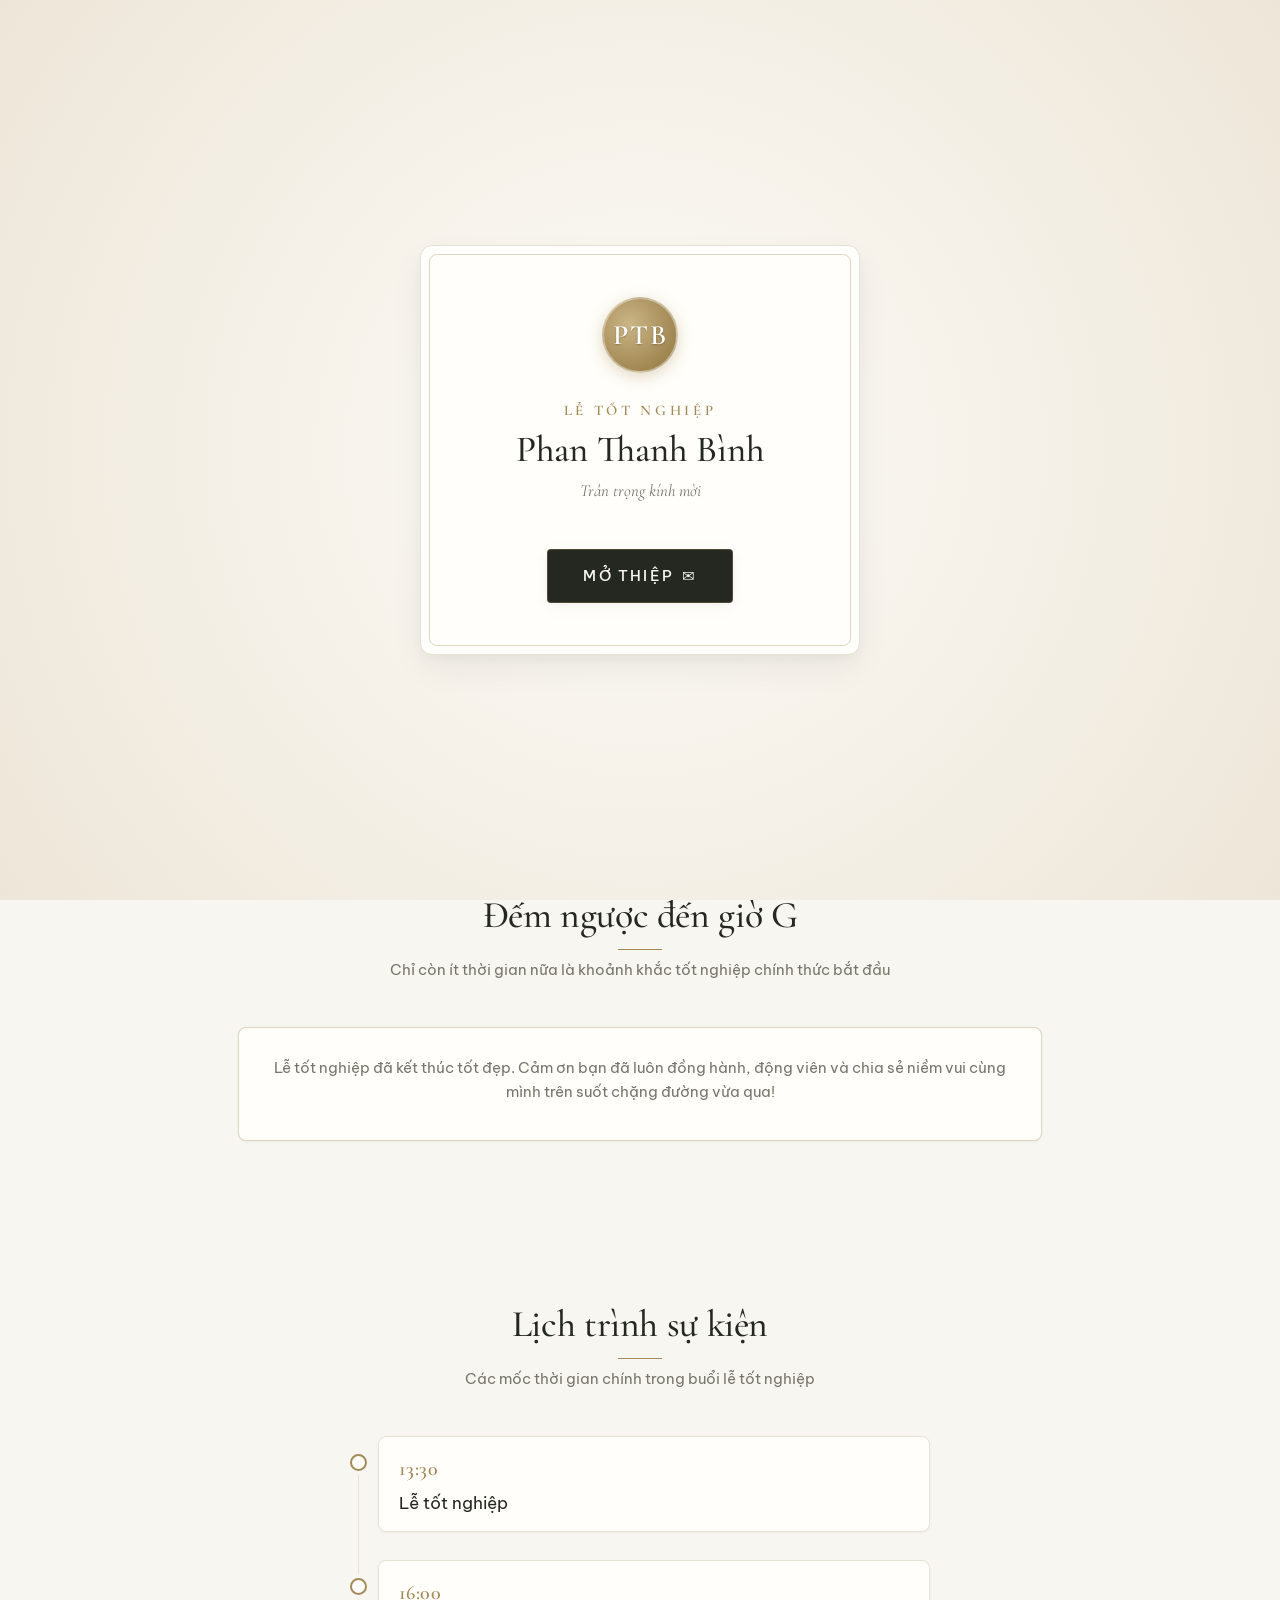
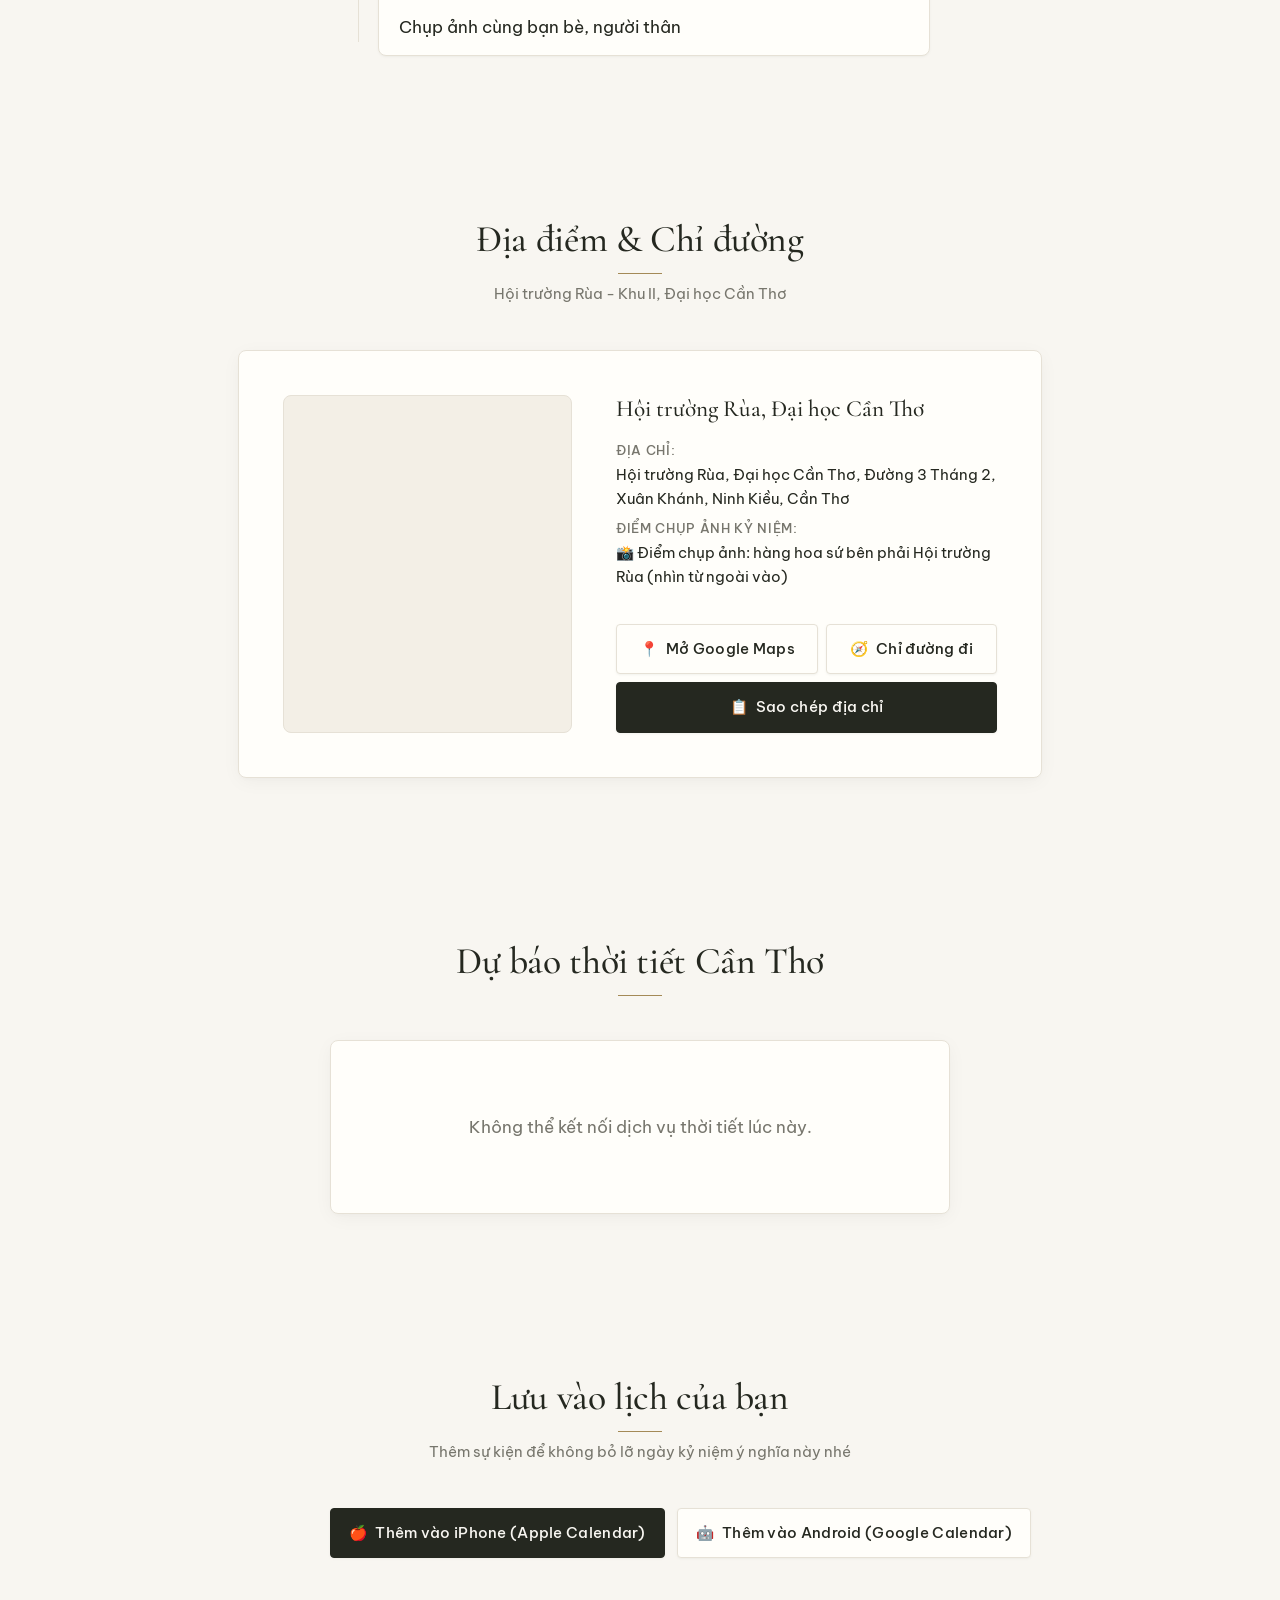
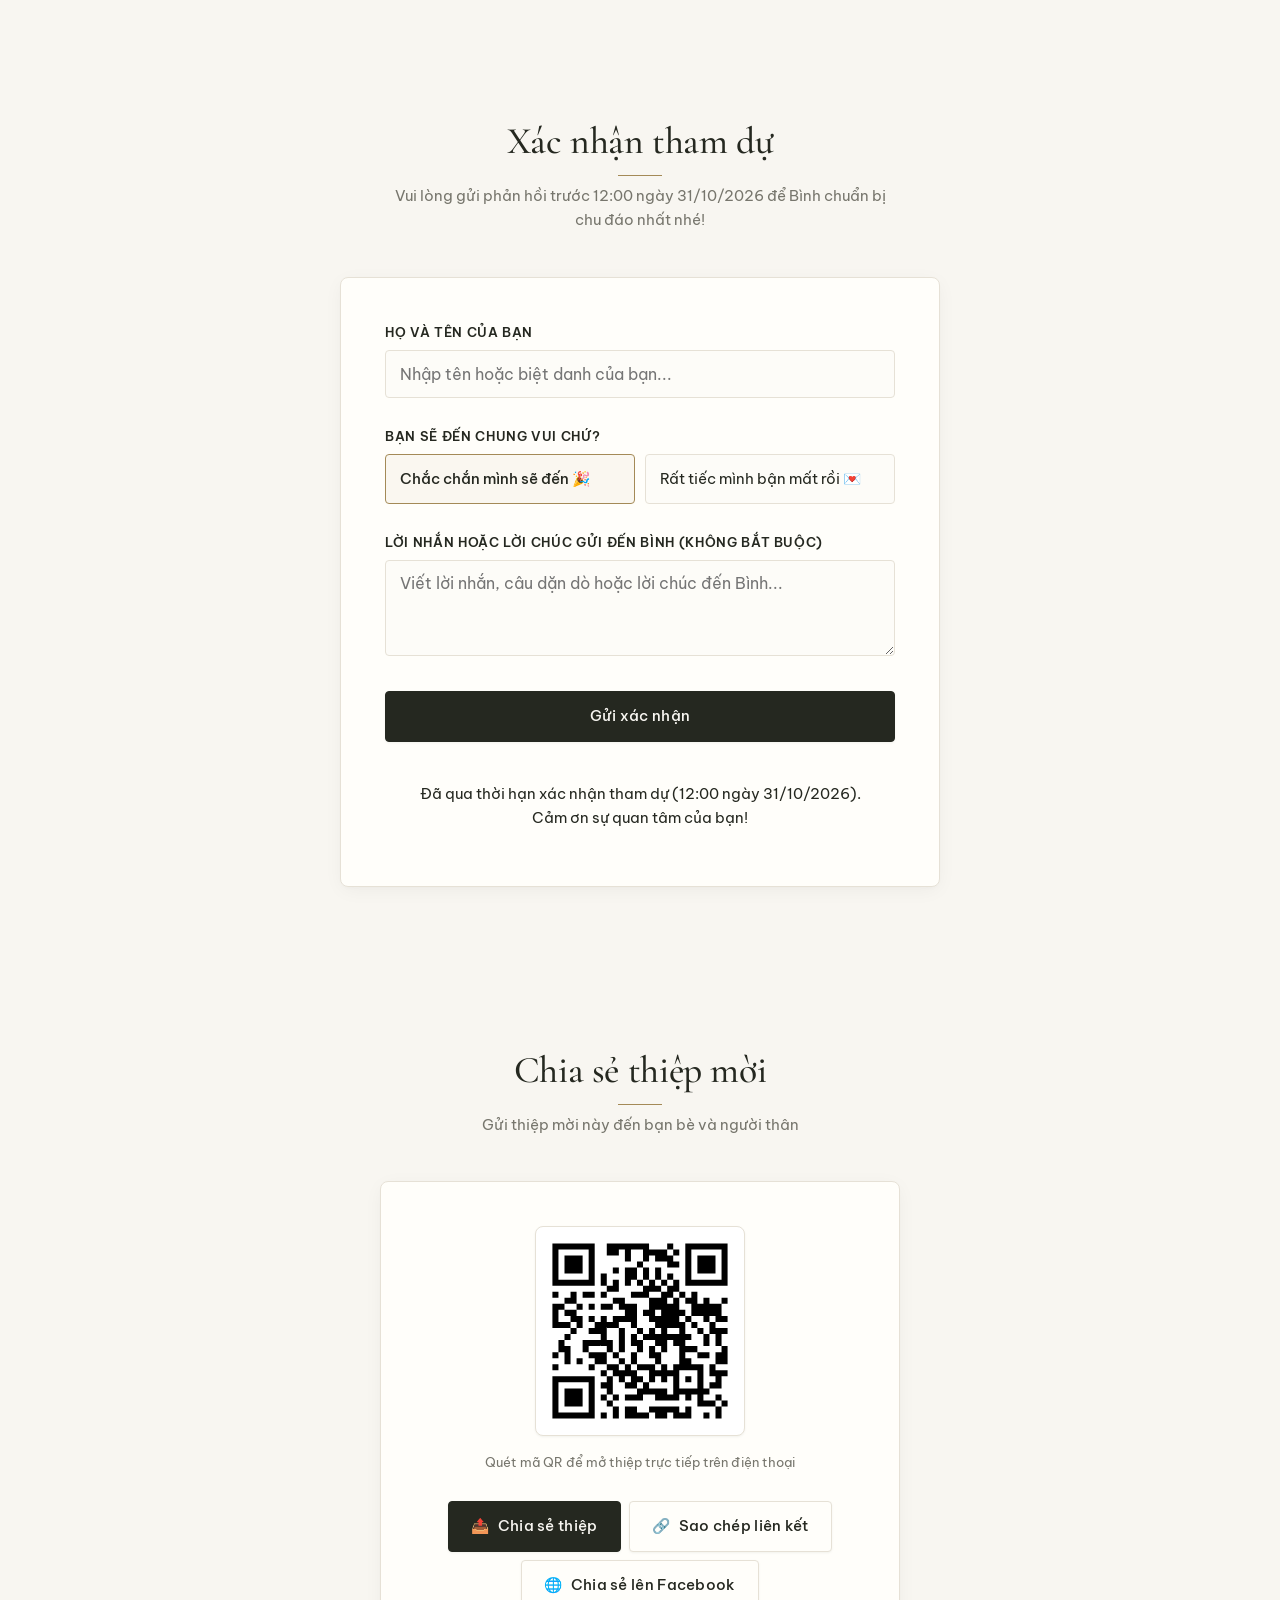
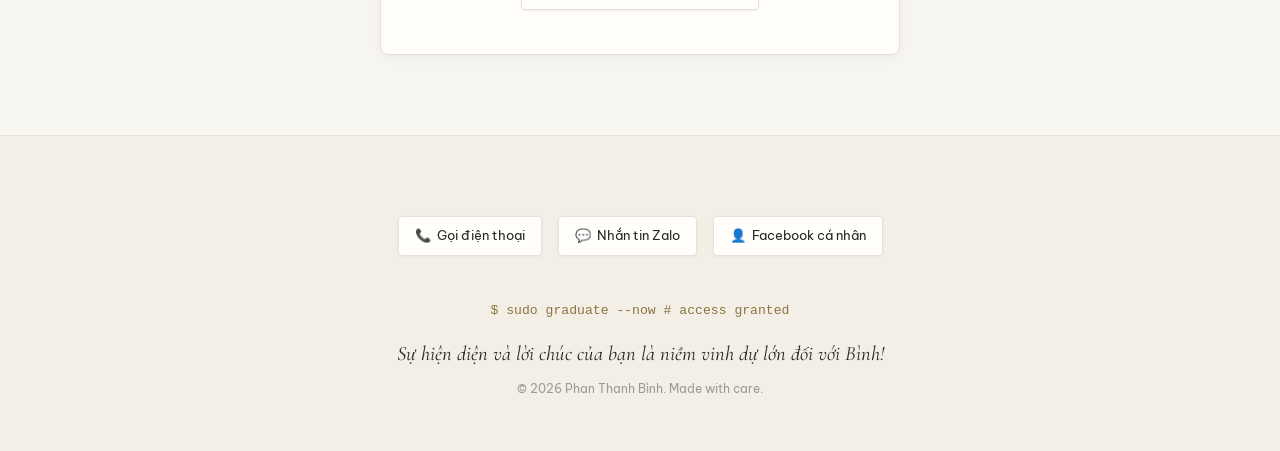
==== index.html @ d62e4fec "fix: native iOS Calendar support, responsive calendar buttons, and persistent RSVP confirmation card" ====
<!DOCTYPE html>
<html lang="vi">
<head>
  <meta charset="UTF-8" />
  <meta name="viewport" content="width=device-width, initial-scale=1.0" />
  <meta http-equiv="X-UA-Compatible" content="ie=edge" />

  <title>Lễ Tốt Nghiệp - Phan Thanh Bình</title>
  <meta name="description" content="Thiệp mời Lễ Tốt Nghiệp Kỹ sư An toàn thông tin của Phan Thanh Bình tại Đại học Cần Thơ - Thứ Bảy, 31/10/2026." />
  <meta name="theme-color" content="#F8F6F1" />
  <meta name="robots" content="noindex, nofollow" />
  <meta name="referrer" content="strict-origin-when-cross-origin" />

  <!-- Open Graph / Facebook -->
  <meta property="og:type" content="website" />
  <meta property="og:url" content="https://binh-tn2026.pages.dev/" />
  <meta property="og:title" content="Lễ Tốt Nghiệp - Phan Thanh Bình | Đại học Cần Thơ" />
  <meta property="og:description" content="Trân trọng kính mời bạn đến tham dự Lễ Tốt Nghiệp Kỹ sư An toàn thông tin của Phan Thanh Bình vào ngày 31/10/2026." />
  <meta property="og:image" content="https://binh-tn2026.pages.dev/assets/img/og-cover.jpg" />
  <meta property="og:image:width" content="1200" />
  <meta property="og:image:height" content="630" />

  <!-- Twitter -->
  <meta name="twitter:card" content="summary_large_image" />
  <meta name="twitter:url" content="https://binh-tn2026.pages.dev/" />
  <meta name="twitter:title" content="Lễ Tốt Nghiệp - Phan Thanh Bình | Đại học Cần Thơ" />
  <meta name="twitter:description" content="Trân trọng kính mời bạn đến tham dự Lễ Tốt Nghiệp Kỹ sư An toàn thông tin của Phan Thanh Bình vào ngày 31/10/2026." />
  <meta name="twitter:image" content="https://binh-tn2026.pages.dev/assets/img/og-cover.jpg" />

  <!-- Favicon (Inline Editorial Ivory & Gold Shield Monogram) -->
  <link rel="icon" type="image/svg+xml" href="data:image/svg+xml,%3Csvg xmlns='http://www.w3.org/2000/svg' viewBox='0 0 100 100'%3E%3Crect width='100' height='100' rx='16' fill='%23F8F6F1' stroke='%23E6E1D6' stroke-width='2'/%3E%3Cpath d='M50 14 L80 26 V52 C80 70 50 86 50 86 C50 86 20 70 20 52 V26 Z' fill='%23FFFEFA' stroke='%23A48A57' stroke-width='3.5'/%3E%3Ctext x='50' y='57' font-family='Georgia, serif' font-size='24' font-weight='bold' fill='%23252820' text-anchor='middle'%3EPTB%3C/text%3E%3C/svg%3E" />

  <!-- Google Fonts Preconnect -->
  <link rel="preconnect" href="https://fonts.googleapis.com" />
  <link rel="preconnect" href="https://fonts.gstatic.com" crossorigin />
  <link href="https://fonts.googleapis.com/css2?family=Be+Vietnam+Pro:ital,wght@0,400;0,500;0,600;0,700;1,400&family=Cormorant+Garamond:ital,wght@0,400;0,500;0,600;0,700;1,400;1,600&family=Inter:wght@400;500;600&display=swap" rel="stylesheet" />

  <!-- Stylesheets -->
  <link rel="stylesheet" href="css/tokens.css" />
  <link rel="stylesheet" href="css/base.css" />
  <link rel="stylesheet" href="css/components.css" />
</head>
<body>
  <!-- Accessibility Skip Link -->
  <a href="#main-content" class="skip-link" data-i18n="nav.skipToContent">Chuyển đến nội dung chính</a>

  <!-- Envelope Opening Screen (#envelope-screen) -->
  <div id="envelope-screen" class="envelope-screen" role="dialog" aria-modal="true" aria-labelledby="envelope-title">
    <div class="envelope-wrapper">
      <div class="envelope-card">
        <div class="envelope-seal" aria-hidden="true" data-i18n="envelope.monogram">PTB</div>
        <h2 id="envelope-title" class="envelope-title" data-i18n="envelope.title">LỄ TỐT NGHIỆP</h2>
        <div class="envelope-name" data-i18n="envelope.subtitle">Phan Thanh Bình</div>
        <p class="envelope-prompt" data-i18n="envelope.prompt">Trân trọng kính mời</p>
        <button id="btn-open-envelope" class="btn-open-envelope" type="button" aria-label="Mở phong bì thiệp mời">
          <span data-i18n="envelope.openBtn">Mở thiệp</span>
          <span aria-hidden="true">✉</span>
        </button>
      </div>
    </div>
  </div>

  <!-- Main Navigation (#main-nav) -->
  <nav id="main-nav" class="main-nav" aria-label="Menu điều hướng chính">
    <div class="container nav-inner">
      <a href="#hero" class="nav-brand" aria-label="Về trang chủ">
        <span data-i18n="nav.brand">PTB '26</span>
      </a>

      <div class="nav-links">
        <a href="#hero" class="nav-link" data-i18n="nav.details">Chi tiết</a>
        <a href="#timeline" class="nav-link" data-i18n="nav.timeline">Lịch trình</a>
        <a href="#venue" class="nav-link" data-i18n="nav.venue">Địa điểm</a>
        <a href="#rsvp" class="nav-link" data-i18n="nav.rsvp">Xác nhận</a>
      </div>

      <div class="nav-actions">
        <button id="btn-lang-toggle" class="btn-lang-toggle" type="button" aria-label="Chuyển đổi ngôn ngữ">
          English
        </button>
      </div>
    </div>
  </nav>

  <!-- Main Content Landmark -->
  <main id="main-content">

    <!-- Hero Section (#hero) -->
    <section id="hero" class="hero-section" aria-label="Phần giới thiệu lễ tốt nghiệp">

      <div class="container hero-content">
        <!-- Portrait / Monogram wrap -->
        <div id="hero-avatar-wrap" class="hero-avatar-wrap fade-up">
          <div class="hero-avatar">
            <div class="hero-monogram-placeholder" aria-label="PTB Monogram">PTB</div>
          </div>
        </div>

        <div class="hero-badge fade-up" data-i18n="hero.badge">LỄ TỐT NGHIỆP 2026</div>

        <!-- Personalized Greeting -->
        <div class="hero-greeting-box fade-up">
          <p id="hero-greeting-text" class="hero-greeting" data-i18n="hero.greetingDefault">Kính mời bạn,</p>
        </div>

        <h1 class="hero-title fade-up" data-i18n="hero.name">Phan Thanh Bình</h1>
        <div class="hero-degree fade-up" data-i18n="hero.degree">Kỹ sư An toàn thông tin</div>
        <div class="hero-school fade-up" data-i18n="hero.school">Trường Công nghệ Thông tin & Truyền thông</div>
        <div class="hero-university fade-up" data-i18n="hero.university">Đại học Cần Thơ</div>

        <!-- Date & Location Capsule -->
        <div class="hero-details-pill fade-up">
          <span>📅 <strong data-i18n="hero.dateLabel">Thứ Bảy, 31 Tháng 10, 2026</strong></span>
          <span>⏰ <span data-i18n="hero.timeLabel">13:30 - 17:30</span></span>
          <span>📍 <span data-i18n="hero.venueSummary">Hội trường Rùa • Đại học Cần Thơ</span></span>
        </div>

        <!-- Invitation Quote -->
        <div class="hero-invitation-quote fade-up">
          <p data-i18n="hero.invitationText">
            "Sau những năm tháng miệt mài trên giảng đường, mình sắp khép lại một chặng đường đáng nhớ. Sự hiện diện của bạn sẽ là món quà ý nghĩa nhất trong ngày đặc biệt này."
          </p>
        </div>
      </div>
    </section>

    <!-- Details & Countdown Section (#countdown-section) -->
    <section id="countdown-section" class="section-block" aria-labelledby="countdown-title">
      <div class="container">
        <div class="section-header fade-up">
          <h2 id="countdown-title" class="section-title" data-i18n="countdown.title">Đếm ngược đến giờ G</h2>
          <div class="section-divider"></div>
          <p class="section-subtitle" data-i18n="countdown.subtitle">Chỉ còn ít thời gian nữa là khoảnh khắc tốt nghiệp chính thức bắt đầu</p>
        </div>

        <!-- 4 Countdown boxes -->
        <div id="countdown-grid" class="countdown-grid fade-up" aria-live="polite">
          <div class="countdown-box">
            <span id="cd-days" class="countdown-num">00</span>
            <span class="countdown-label" data-i18n="countdown.days">Ngày</span>
          </div>
          <div class="countdown-box">
            <span id="cd-hours" class="countdown-num">00</span>
            <span class="countdown-label" data-i18n="countdown.hours">Giờ</span>
          </div>
          <div class="countdown-box">
            <span id="cd-minutes" class="countdown-num">00</span>
            <span class="countdown-label" data-i18n="countdown.minutes">Phút</span>
          </div>
          <div class="countdown-box">
            <span id="cd-seconds" class="countdown-num">00</span>
            <span class="countdown-label" data-i18n="countdown.seconds">Giây</span>
          </div>
        </div>

        <!-- Special announcement banner (day of / after event) -->
        <div id="countdown-banner" class="countdown-special-banner" style="display: none;" aria-live="polite"></div>
      </div>
    </section>

    <!-- Timeline Section (#timeline) -->
    <section id="timeline" class="section-block" aria-labelledby="timeline-title">
      <div class="container">
        <div class="section-header fade-up">
          <h2 id="timeline-title" class="section-title" data-i18n="timeline.title">Lịch trình sự kiện</h2>
          <div class="section-divider"></div>
          <p class="section-subtitle" data-i18n="timeline.subtitle">Các mốc thời gian chính trong buổi lễ tốt nghiệp</p>
        </div>

        <div id="timeline-list" class="timeline-container">
          <!-- Populated by JS from config.timeline -->
        </div>
      </div>
    </section>

    <!-- Venue & Maps Section (#venue) -->
    <section id="venue" class="section-block" aria-labelledby="venue-title">
      <div class="container">
        <div class="section-header fade-up">
          <h2 id="venue-title" class="section-title" data-i18n="venue.title">Địa điểm & Chỉ đường</h2>
          <div class="section-divider"></div>
          <p class="section-subtitle" data-i18n="venue.subtitle">Hội trường Rùa - Khu II, Đại học Cần Thơ</p>
        </div>

        <div class="card venue-grid fade-up">
          <!-- Map Iframe with lazy observer container -->
          <div id="map-container" class="map-wrapper" aria-label="Bản đồ vị trí">
            <div class="skeleton-box" style="width: 100%; height: 100%;"></div>
          </div>

          <div class="venue-info">
            <div id="venue-name" class="venue-name-highlight">Hội trường Rùa, Đại học Cần Thơ</div>

            <div class="venue-detail-row">
              <strong data-i18n="venue.addressLabel">Địa chỉ:</strong>
              <span id="venue-address">Hội trường Rùa, Đại học Cần Thơ, Đường 3 Tháng 2, Xuân Khánh, Ninh Kiều, Cần Thơ</span>
            </div>

            <div class="venue-detail-row">
              <strong data-i18n="venue.photoNoteLabel">Điểm chụp ảnh kỷ niệm:</strong>
              <span id="venue-note">📸 Điểm chụp ảnh: hàng hoa sứ bên phải Hội trường Rùa (nhìn từ ngoài vào)</span>
            </div>

            <!-- Action buttons grid -->
            <div class="venue-buttons-grid">
              <a id="btn-open-maps" href="https://maps.app.goo.gl/4Gg1j6V9ZP4A7pup9" target="_blank" rel="noopener noreferrer" class="btn btn-secondary">
                <span>📍</span> <span data-i18n="venue.openMaps">Mở Google Maps</span>
              </a>
              <a id="btn-directions" href="#" target="_blank" rel="noopener noreferrer" class="btn btn-secondary">
                <span>🧭</span> <span data-i18n="venue.directions">Chỉ đường</span>
              </a>
              <button id="btn-copy-address" type="button" class="btn btn-primary">
                <span>📋</span> <span data-i18n="venue.copyAddress">Sao chép địa chỉ</span>
              </button>
            </div>
          </div>
        </div>
      </div>
    </section>

    <!-- Weather Widget Section (#weather) -->
    <section id="weather" class="section-block" aria-labelledby="weather-title">
      <div class="container">
        <div class="section-header fade-up">
          <h2 id="weather-title" class="section-title" data-i18n="weather.title">Dự báo thời tiết Cần Thơ</h2>
          <div class="section-divider"></div>
        </div>

        <div class="card weather-card fade-up">
          <div id="weather-content" aria-live="polite">
            <div class="skeleton-box" style="width: 60%; margin: 0 auto 12px;"></div>
            <div class="skeleton-box" style="width: 40%; margin: 0 auto;"></div>
          </div>
        </div>
      </div>
    </section>

    <!-- Calendar Section (#calendar-section) -->
    <section id="calendar-section" class="section-block" aria-labelledby="calendar-title">
      <div class="container">
        <div class="section-header fade-up">
          <h2 id="calendar-title" class="section-title" data-i18n="calendar.title">Lưu vào lịch của bạn</h2>
          <div class="section-divider"></div>
          <p class="section-subtitle" data-i18n="calendar.subtitle">Thêm sự kiện để không bỏ lỡ ngày kỷ niệm ý nghĩa này nhé</p>
        </div>

        <div class="calendar-actions fade-up">
          <a id="btn-apple-cal" href="assets/event.ics" download="Le-Tot-Nghiep-Phan-Thanh-Binh.ics" class="btn btn-primary">
            <span>🍎</span> <span data-i18n="calendar.appleCal">Thêm vào iPhone (Apple Calendar)</span>
          </a>
          <a id="btn-gcal" href="#" class="btn btn-secondary" target="_blank" rel="noopener noreferrer">
            <span>🤖</span> <span data-i18n="calendar.googleCal">Thêm vào Android (Google Calendar)</span>
          </a>
        </div>
      </div>
    </section>

    <!-- RSVP Section (#rsvp) -->
    <section id="rsvp" class="section-block" aria-labelledby="rsvp-title">
      <div class="container">
        <div class="section-header fade-up">
          <h2 id="rsvp-title" class="section-title" data-i18n="rsvp.title">Xác nhận tham dự</h2>
          <div class="section-divider"></div>
          <p class="section-subtitle" data-i18n="rsvp.subtitle">Vui lòng gửi phản hồi trước 12:00 ngày 31/10/2026 để Bình chuẩn bị chu đáo nhất nhé!</p>
        </div>

        <div class="card rsvp-form-container fade-up">
          <form id="rsvp-form" novalidate>
            <!-- Honeypot anti-spam input -->
            <input type="text" name="website" id="rsvp-website" class="hp-field" tabindex="-1" autocomplete="off" />

            <div class="form-group">
              <label for="rsvp-name" class="form-label" data-i18n="rsvp.nameLabel">Họ và tên của bạn</label>
              <input type="text" id="rsvp-name" name="name" class="form-input" data-i18n-placeholder="rsvp.namePlaceholder" placeholder="Nhập tên hoặc biệt danh của bạn..." required maxlength="100" />
            </div>

            <div class="form-group">
              <span class="form-label" data-i18n="rsvp.statusLabel">Bạn sẽ đến chung vui chứ?</span>
              <div class="radio-options-grid">
                <label class="radio-choice-card">
                  <input type="radio" name="attending" value="yes" checked />
                  <span class="radio-choice-content" data-i18n="rsvp.statusYes">Chắc chắn mình sẽ đến 🎉</span>
                </label>
                <label class="radio-choice-card">
                  <input type="radio" name="attending" value="no" />
                  <span class="radio-choice-content" data-i18n="rsvp.statusNo">Rất tiếc mình bận mất rồi 💌</span>
                </label>
              </div>
            </div>

            <div class="form-group">
              <label for="rsvp-message" class="form-label" data-i18n="rsvp.messageLabel">Lời nhắn gửi đến Bình (không bắt buộc)</label>
              <textarea id="rsvp-message" name="message" class="form-textarea" data-i18n-placeholder="rsvp.messagePlaceholder" placeholder="Viết lời nhắn hoặc câu dặn dò..." maxlength="500"></textarea>
            </div>

            <button id="rsvp-submit-btn" type="submit" class="btn btn-primary" style="width: 100%;">
              <span data-i18n="rsvp.submitBtn">Gửi xác nhận</span>
            </button>
          </form>

          <div id="rsvp-status" class="form-status-alert" role="alert"></div>
        </div>
      </div>
    </section>

    <!-- Share Section (#share) -->
    <section id="share" class="section-block" aria-labelledby="share-title">
      <div class="container">
        <div class="section-header fade-up">
          <h2 id="share-title" class="section-title" data-i18n="share.title">Chia sẻ thiệp mời</h2>
          <div class="section-divider"></div>
          <p class="section-subtitle" data-i18n="share.subtitle">Gửi thiệp mời này đến bạn bè và người thân</p>
        </div>

        <div class="card share-card fade-up">
          <div class="qr-wrapper">
            <div id="qr-container"></div>
          </div>
          <p class="qr-tip" data-i18n="share.qrTip">Quét mã QR để mở thiệp trực tiếp trên điện thoại</p>

          <div class="share-buttons-row">
            <button id="btn-web-share" type="button" class="btn btn-primary">
              <span>📤</span> <span data-i18n="share.shareBtn">Chia sẻ thiệp</span>
            </button>
            <button id="btn-copy-link" type="button" class="btn btn-secondary">
              <span>🔗</span> <span data-i18n="share.copyLink">Sao chép liên kết</span>
            </button>
            <a id="btn-facebook-share" href="#" class="btn btn-secondary" target="_blank" rel="noopener noreferrer">
              <span>🌐</span> <span data-i18n="share.facebookBtn">Chia sẻ lên Facebook</span>
            </a>
          </div>
        </div>
      </div>
    </section>

  </main>

  <!-- Footer (#footer) -->
  <footer class="site-footer">
    <div class="container">
      <div class="footer-contact-links fade-up">
        <a href="tel:0327397756" class="footer-contact-item">
          <span>📞</span> <span data-i18n="footer.callNow">Gọi điện: 0327.397.756</span>
        </a>
        <a href="https://zalo.me/0327397756" target="_blank" rel="noopener noreferrer" class="footer-contact-item">
          <span>💬</span> <span data-i18n="footer.zalo">Nhắn Zalo</span>
        </a>
        <a href="https://www.facebook.com/binh.thanh.613766/" target="_blank" rel="noopener noreferrer" class="footer-contact-item">
          <span>👤</span> <span data-i18n="footer.facebook">Facebook cá nhân</span>
        </a>
      </div>

      <div class="footer-terminal fade-up" aria-label="Terminal status line">
        <span data-i18n="footer.terminalCmd">$ sudo graduate --now  # access granted</span>
      </div>

      <p class="footer-thankyou fade-up" data-i18n="footer.thankYou">
        Sự hiện diện và lời chúc của bạn là niềm vinh dự lớn đối với Bình!
      </p>

      <p class="footer-copyright fade-up" data-i18n="footer.copyright">
        © 2026 Phan Thanh Bình. Made with care.
      </p>
    </div>
  </footer>

  <!-- Floating Music Toggle Button -->
  <button id="btn-music-toggle" class="floating-music-btn music-btn" type="button" aria-label="Bật nhạc nền" title="Bật nhạc nền">
    <span class="music-icon" aria-hidden="true">♪</span>
  </button>

  <!-- Hidden YouTube Player Container -->
  <div id="yt-player" style="position: absolute; width: 1px; height: 1px; left: -9999px; top: -9999px;" aria-hidden="true"></div>

  <!-- Toast Notification -->
  <div id="toast" class="toast-notification toast" role="status" aria-live="polite"></div>

  <!-- Vendor Scripts -->
  <script src="vendor/qrcode.min.js"></script>

  <!-- Main Application Script (ES Module) -->
  <script type="module" src="js/main.js"></script>
</body>
</html>
---- css/tokens.css ----
:root {
  /* ==========================================================================
     EDITORIAL LUXURY & MODERN ACADEMIC DESIGN TOKENS
     PTB '26 Graduation Invitation
     ========================================================================== */

  /* Color Palette - Ivory, Warm White, Charcoal, Muted Gray, Champagne Gold */
  --color-bg: #F8F6F1;             /* Primary Ivory Paper */
  --color-bg-alt: #F3EFE6;         /* Secondary Warm Ivory */
  --color-surface: #FFFEFA;        /* Warm White Cardstock */
  --color-surface-hover: #FFFFFF;  /* Crisp White */
  --color-surface-muted: #F5F2EB;  /* Subtle Cream Wash */

  --color-text: #252820;           /* Deep Charcoal Body & Headings */
  --color-text-muted: #77766D;     /* Editorial Muted Gray */
  --color-text-dim: #9C9B91;       /* Light Stone Subtext */

  --color-accent: #A48A57;         /* Champagne Gold */
  --color-accent-hover: #8C7443;   /* Deep Champagne */
  --color-accent-light: #C4AE7E;   /* Light Champagne Tint */
  --color-accent-subtle: rgba(164, 138, 87, 0.08); /* Gold Wash */
  --color-accent-border: rgba(164, 138, 87, 0.35); /* Delicate Gold Hairline */

  --color-border: #E6E1D6;         /* Warm Neutral Border */
  --color-border-subtle: #EFECE4;  /* Hairline Divider */
  --color-border-strong: #D5CEBF;  /* Focused/Structured Border */

  --color-success: #3D7A5A;        /* Academic Forest Green */
  --color-error: #A8423F;          /* Classic Vermillion */
  --color-info: #3D667A;           /* Deep Slate Blue */

  /* Typography */
  --font-heading: 'Cormorant Garamond', 'Playfair Display', Georgia, 'Times New Roman', serif;
  --font-body: 'Be Vietnam Pro', 'Inter', system-ui, -apple-system, BlinkMacSystemFont, 'Segoe UI', Roboto, sans-serif;
  --font-mono: ui-monospace, 'SF Mono', Menlo, Monaco, Consolas, monospace;

  /* Fluid Spacing */
  --space-2xs: clamp(0.2rem, 0.6vw, 0.35rem);
  --space-xs: clamp(0.35rem, 1vw, 0.5rem);
  --space-sm: clamp(0.75rem, 1.8vw, 1rem);
  --space-md: clamp(1.2rem, 2.8vw, 1.75rem);
  --space-lg: clamp(1.8rem, 4.5vw, 2.75rem);
  --space-xl: clamp(3rem, 7vw, 5rem);

  /* Fluid Typography */
  --text-2xs: clamp(0.68rem, 1.2vw, 0.75rem);
  --text-xs: clamp(0.75rem, 1.4vw, 0.82rem);
  --text-sm: clamp(0.85rem, 1.8vw, 0.92rem);
  --text-base: clamp(0.96rem, 2vw, 1.05rem);
  --text-lg: clamp(1.12rem, 2.6vw, 1.28rem);
  --text-xl: clamp(1.3rem, 3.5vw, 1.65rem);
  --text-2xl: clamp(1.75rem, 4.5vw, 2.35rem);
  --text-hero: clamp(2.4rem, 7.5vw, 4.4rem);

  /* Restrained Border Radii - Bespoke Stationery */
  --radius-xs: 2px;
  --radius-sm: 4px;
  --radius-md: 8px;
  --radius-lg: 12px;
  --radius-xl: 16px;
  --radius-full: 9999px;

  /* Soft Luxury Shadows - Tactile Paper Elevation */
  --shadow-sm: 0 1px 3px rgba(37, 40, 32, 0.04), 0 1px 2px rgba(37, 40, 32, 0.02);
  --shadow-card: 0 4px 20px -2px rgba(37, 40, 32, 0.05), 0 2px 6px -1px rgba(37, 40, 32, 0.03);
  --shadow-elevated: 0 14px 34px -4px rgba(37, 40, 32, 0.08), 0 4px 12px -2px rgba(37, 40, 32, 0.04);
  --shadow-seal: 0 4px 16px rgba(164, 138, 87, 0.32);

  /* Transitions */
  --duration-fast: 160ms;
  --duration-normal: 280ms;
  --duration-slow: 480ms;
  --easing: cubic-bezier(0.25, 1, 0.5, 1);
}
---- css/base.css ----
@layer reset, base, components, utilities;

@layer reset {
  *, *::before, *::after {
    box-sizing: border-box;
    margin: 0;
    padding: 0;
  }

  html {
    -webkit-text-size-adjust: 100%;
    -moz-tab-size: 4;
    tab-size: 4;
    scroll-behavior: smooth;
    background-color: var(--color-bg);
  }

  body {
    min-height: 100vh;
    line-height: 1.65;
    text-rendering: optimizeLegibility;
    -webkit-font-smoothing: antialiased;
    -moz-osx-font-smoothing: grayscale;
  }

  img, picture, video, canvas, svg {
    display: block;
    max-width: 100%;
  }

  input, button, textarea, select {
    font: inherit;
    color: inherit;
  }

  button {
    cursor: pointer;
    background: none;
    border: none;
  }

  a {
    color: inherit;
    text-decoration: none;
  }

  ul, ol {
    list-style: none;
  }
}

@layer base {
  body {
    background-color: var(--color-bg);
    color: var(--color-text);
    font-family: var(--font-body);
    font-size: var(--text-base);
    overflow-x: hidden;
    position: relative;
    /* Subtle natural warm stationery gradient - no dark mesh or neon blobs */
    background-image: 
      radial-gradient(ellipse at 50% -5%, rgba(164, 138, 87, 0.05) 0%, transparent 60%),
      radial-gradient(ellipse at 90% 70%, rgba(230, 225, 214, 0.45) 0%, transparent 50%),
      radial-gradient(ellipse at 10% 40%, rgba(243, 239, 230, 0.6) 0%, transparent 55%);
    background-attachment: fixed;
  }

  ::selection {
    background-color: rgba(164, 138, 87, 0.22);
    color: var(--color-text);
  }

  :focus-visible {
    outline: 2px solid var(--color-accent);
    outline-offset: 2px;
    border-radius: var(--radius-xs);
  }

  /* Custom Minimalist Editorial Scrollbar */
  ::-webkit-scrollbar {
    width: 6px;
    height: 6px;
  }

  ::-webkit-scrollbar-track {
    background: var(--color-bg);
  }

  ::-webkit-scrollbar-thumb {
    background: var(--color-border);
    border-radius: 3px;
  }

  ::-webkit-scrollbar-thumb:hover {
    background: var(--color-accent);
  }

  h1, h2, h3, h4, h5, h6 {
    font-family: var(--font-heading);
    font-weight: 500;
    line-height: 1.25;
    color: var(--color-text);
    letter-spacing: -0.01em;
  }

  p {
    margin-bottom: var(--space-xs);
  }

  @media (prefers-reduced-motion: reduce) {
    *, *::before, *::after {
      animation-duration: 0.01ms !important;
      animation-iteration-count: 1 !important;
      transition-duration: 0.01ms !important;
      scroll-behavior: auto !important;
    }
  }
}

@layer utilities {
  .container {
    width: 100%;
    max-width: 860px;
    margin-inline: auto;
    padding-inline: var(--space-md);
  }

  .sr-only {
    position: absolute;
    width: 1px;
    height: 1px;
    padding: 0;
    margin: -1px;
    overflow: hidden;
    clip: rect(0, 0, 0, 0);
    white-space: nowrap;
    border: 0;
  }

  .skip-link {
    position: absolute;
    top: -100px;
    left: var(--space-md);
    background: var(--color-text);
    color: var(--color-bg);
    font-weight: 500;
    font-size: var(--text-sm);
    padding: var(--space-xs) var(--space-sm);
    border-radius: var(--radius-sm);
    z-index: 10001;
    transition: top var(--duration-fast) var(--easing);
  }

  .skip-link:focus {
    top: var(--space-sm);
  }
}
---- css/components.css ----
@layer components {
  /* ==========================================================================
     ANIMATION UTILITIES
     ========================================================================== */
  .fade-up {
    opacity: 0;
    transform: translateY(16px);
    transition: opacity var(--duration-slow) var(--easing),
                transform var(--duration-slow) var(--easing);
    will-change: opacity, transform;
  }

  .fade-up.visible {
    opacity: 1;
    transform: translateY(0);
  }

  /* ==========================================================================
     ENVELOPE OPENING SCREEN (#envelope-screen)
     Bespoke Luxury Stationery Invitation
     ========================================================================== */
  .envelope-screen {
    position: fixed;
    inset: 0;
    z-index: 10000;
    display: flex;
    align-items: center;
    justify-content: center;
    padding: var(--space-md);
    background: radial-gradient(circle at center, #FDFBF7 0%, #EDE6D8 100%);
    transition: opacity var(--duration-slow) var(--easing),
                visibility var(--duration-slow) var(--easing);
  }

  .envelope-screen.opened {
    opacity: 0;
    visibility: hidden;
    pointer-events: none;
  }

  .envelope-wrapper {
    perspective: 1000px;
    width: 100%;
    max-width: 440px;
    text-align: center;
  }

  .envelope-card {
    background: var(--color-surface);
    border: 1px solid var(--color-border);
    border-radius: var(--radius-lg);
    padding: clamp(2rem, 6vw, 3.2rem) clamp(1.5rem, 5vw, 2.5rem);
    box-shadow: var(--shadow-elevated);
    position: relative;
    overflow: hidden;
    transition: transform var(--duration-normal) var(--easing);
  }

  /* Fine Stationery Double Border */
  .envelope-card::before {
    content: '';
    position: absolute;
    inset: 8px;
    border: 1px solid var(--color-accent-border);
    border-radius: calc(var(--radius-lg) - 4px);
    pointer-events: none;
  }

  .envelope-seal {
    width: 76px;
    height: 76px;
    margin: 0 auto var(--space-md);
    border-radius: var(--radius-full);
    background: radial-gradient(circle at 35% 35%, #CBB586, #8F743D);
    display: flex;
    align-items: center;
    justify-content: center;
    box-shadow: var(--shadow-seal);
    color: #FFFFFF;
    font-family: var(--font-heading);
    font-size: 1.75rem;
    font-weight: 600;
    letter-spacing: 2px;
    border: 2px solid rgba(255, 255, 255, 0.4);
    text-shadow: 0 1px 2px rgba(0, 0, 0, 0.25);
  }

  .envelope-title {
    font-family: var(--font-heading);
    font-size: var(--text-sm);
    color: var(--color-accent);
    letter-spacing: 0.25em;
    text-transform: uppercase;
    font-weight: 600;
    margin-bottom: var(--space-xs);
  }

  .envelope-name {
    font-family: var(--font-heading);
    font-size: clamp(1.8rem, 5vw, 2.3rem);
    color: var(--color-text);
    margin-bottom: var(--space-2xs);
    font-weight: 500;
    line-height: 1.2;
  }

  .envelope-prompt {
    font-family: var(--font-heading);
    font-size: var(--text-base);
    color: var(--color-text-muted);
    font-style: italic;
    margin-bottom: var(--space-lg);
  }

  .btn-open-envelope {
    display: inline-flex;
    align-items: center;
    justify-content: center;
    gap: 8px;
    padding: 0.85rem 2.2rem;
    background: var(--color-text);
    color: var(--color-bg);
    font-family: var(--font-body);
    font-weight: 500;
    font-size: var(--text-sm);
    letter-spacing: 0.15em;
    text-transform: uppercase;
    border-radius: var(--radius-sm);
    border: 1px solid var(--color-accent-border);
    box-shadow: var(--shadow-card);
    cursor: pointer;
    transition: all var(--duration-fast) var(--easing);
  }

  .btn-open-envelope:hover {
    background: #363A2F;
    color: #FFFFFF;
    transform: translateY(-1px);
    box-shadow: var(--shadow-elevated);
    border-color: var(--color-accent);
  }

  /* ==========================================================================
     NAVIGATION BAR (#main-nav)
     ========================================================================== */
  .main-nav {
    position: fixed;
    top: 0;
    left: 0;
    right: 0;
    z-index: 1000;
    background: rgba(248, 246, 241, 0.94);
    backdrop-filter: blur(14px);
    -webkit-backdrop-filter: blur(14px);
    border-bottom: 1px solid var(--color-border);
    transition: background var(--duration-normal) var(--easing);
  }

  .nav-inner {
    display: flex;
    align-items: center;
    justify-content: space-between;
    height: 60px;
  }

  .nav-brand {
    font-family: var(--font-heading);
    font-size: 1.35rem;
    font-weight: 600;
    letter-spacing: 0.08em;
    color: var(--color-text);
    display: flex;
    align-items: center;
    gap: 8px;
  }

  .nav-links {
    display: flex;
    align-items: center;
    gap: var(--space-md);
  }

  .nav-link {
    font-size: var(--text-xs);
    font-weight: 500;
    letter-spacing: 0.05em;
    text-transform: uppercase;
    color: var(--color-text-muted);
    transition: color var(--duration-fast) var(--easing);
    position: relative;
    padding-block: 4px;
  }

  .nav-link:hover,
  .nav-link:focus-visible {
    color: var(--color-text);
  }

  .nav-actions {
    display: flex;
    align-items: center;
    gap: 12px;
  }

  .btn-lang-toggle {
    display: inline-flex;
    align-items: center;
    padding: 6px 14px;
    font-size: var(--text-xs);
    font-weight: 500;
    letter-spacing: 0.05em;
    border-radius: var(--radius-sm);
    border: 1px solid var(--color-border);
    background: var(--color-surface);
    color: var(--color-text);
    box-shadow: var(--shadow-sm);
    transition: all var(--duration-fast) var(--easing);
  }

  .btn-lang-toggle:hover {
    border-color: var(--color-accent);
    color: var(--color-accent);
  }

  @media (max-width: 768px) {
    .nav-links {
      display: none;
    }
  }

  /* ==========================================================================
     HERO SECTION (#hero)
     Editorial Academic Header
     ========================================================================== */
  .hero-section {
    position: relative;
    min-height: 88vh;
    display: flex;
    align-items: center;
    justify-content: center;
    text-align: center;
    padding-top: calc(60px + var(--space-lg));
    padding-bottom: var(--space-xl);
  }

  .hero-content {
    position: relative;
    z-index: 1;
    max-width: 740px;
    margin-inline: auto;
  }

  /* Monogram & Portrait Wrapper */
  .hero-avatar-wrap {
    margin-bottom: var(--space-sm);
    display: inline-block;
    position: relative;
  }

  .hero-avatar {
    width: 104px;
    height: 104px;
    border-radius: var(--radius-full);
    border: 1px solid var(--color-accent-border);
    padding: 3px;
    background: var(--color-surface);
    box-shadow: var(--shadow-card);
    margin: 0 auto;
    overflow: hidden;
    display: flex;
    align-items: center;
    justify-content: center;
  }

  .hero-avatar img {
    width: 100%;
    height: 100%;
    object-fit: cover;
    border-radius: var(--radius-full);
  }

  .hero-monogram-placeholder {
    width: 100%;
    height: 100%;
    border-radius: var(--radius-full);
    background: var(--color-bg-alt);
    display: flex;
    align-items: center;
    justify-content: center;
    color: var(--color-accent);
    font-family: var(--font-heading);
    font-size: 2.1rem;
    font-weight: 600;
    letter-spacing: 1.5px;
    border: 1px solid rgba(164, 138, 87, 0.2);
  }

  /* Eyebrow badge */
  .hero-badge {
    display: inline-block;
    font-family: var(--font-heading);
    font-size: var(--text-xs);
    font-weight: 600;
    letter-spacing: 0.28em;
    text-transform: uppercase;
    color: var(--color-accent);
    margin-bottom: var(--space-xs);
  }

  .hero-greeting-box {
    margin-bottom: var(--space-xs);
  }

  .hero-greeting {
    font-family: var(--font-heading);
    font-size: clamp(1.2rem, 3.2vw, 1.55rem);
    font-style: italic;
    color: var(--color-text-muted);
  }

  /* Main Name: Centerpiece */
  .hero-title {
    font-family: var(--font-heading);
    font-size: var(--text-hero);
    line-height: 1.12;
    margin-bottom: var(--space-xs);
    color: var(--color-text);
    font-weight: 500;
    letter-spacing: -0.015em;
  }

  .hero-degree {
    font-size: var(--text-lg);
    font-weight: 500;
    color: var(--color-accent);
    margin-bottom: 4px;
    letter-spacing: 0.02em;
  }

  .hero-school {
    font-size: var(--text-base);
    color: var(--color-text-muted);
    margin-bottom: 2px;
  }

  .hero-university {
    font-size: var(--text-base);
    color: var(--color-text-muted);
    margin-bottom: var(--space-md);
  }

  /* Editorial Metadata Strip */
  .hero-details-pill {
    display: inline-flex;
    flex-wrap: wrap;
    align-items: center;
    justify-content: center;
    gap: var(--space-xs) var(--space-md);
    padding: 10px 22px;
    border-radius: var(--radius-sm);
    background: var(--color-surface);
    border: 1px solid var(--color-border);
    box-shadow: var(--shadow-sm);
    font-size: var(--text-sm);
    color: var(--color-text);
    margin-bottom: var(--space-lg);
  }

  .hero-details-pill span {
    display: inline-flex;
    align-items: center;
    gap: 6px;
  }

  /* Letterpress Blockquote */
  .hero-invitation-quote {
    font-size: var(--text-base);
    line-height: 1.85;
    color: var(--color-text);
    max-width: 620px;
    margin: 0 auto;
    font-style: italic;
    padding: var(--space-md) var(--space-lg);
    background: var(--color-surface);
    border-left: 2px solid var(--color-accent);
    border-radius: 0 var(--radius-sm) var(--radius-sm) 0;
    border-top: 1px solid var(--color-border-subtle);
    border-bottom: 1px solid var(--color-border-subtle);
    border-right: 1px solid var(--color-border-subtle);
    box-shadow: var(--shadow-sm);
  }

  /* ==========================================================================
     COMMON SECTION STYLES
     ========================================================================== */
  .section-block {
    padding-block: var(--space-xl);
    position: relative;
  }

  .section-header {
    text-align: center;
    margin-bottom: var(--space-lg);
  }

  .section-title {
    font-family: var(--font-heading);
    font-size: var(--text-2xl);
    font-weight: 500;
    color: var(--color-text);
    letter-spacing: -0.01em;
    margin-bottom: var(--space-2xs);
  }

  .section-divider {
    width: 44px;
    height: 1px;
    background: var(--color-accent);
    margin: 10px auto var(--space-xs);
  }

  .section-subtitle {
    font-size: var(--text-sm);
    color: var(--color-text-muted);
    max-width: 500px;
    margin-inline: auto;
  }

  /* Editorial Card */
  .card {
    background: var(--color-surface);
    border: 1px solid var(--color-border);
    border-radius: var(--radius-md);
    padding: var(--space-lg);
    box-shadow: var(--shadow-card);
    transition: border-color var(--duration-fast) var(--easing),
                box-shadow var(--duration-fast) var(--easing);
  }

  .card:hover {
    border-color: var(--color-border-strong);
  }

  /* ==========================================================================
     BUTTONS
     ========================================================================== */
  .btn {
    display: inline-flex;
    align-items: center;
    justify-content: center;
    gap: 8px;
    padding: 0.75rem 1.4rem;
    min-height: 44px;
    font-family: var(--font-body);
    font-size: var(--text-sm);
    font-weight: 500;
    letter-spacing: 0.02em;
    border-radius: var(--radius-sm);
    border: 1px solid transparent;
    cursor: pointer;
    transition: all var(--duration-fast) var(--easing);
    text-decoration: none;
    white-space: nowrap;
  }

  .btn-primary {
    background: var(--color-text);
    color: var(--color-bg);
    border-color: var(--color-text);
    box-shadow: var(--shadow-sm);
  }

  .btn-primary:hover {
    background: #383D31;
    color: #FFFFFF;
    transform: translateY(-1px);
    box-shadow: var(--shadow-card);
  }

  .btn-secondary {
    background: var(--color-surface);
    color: var(--color-text);
    border-color: var(--color-border);
    box-shadow: var(--shadow-sm);
  }

  .btn-secondary:hover {
    background: var(--color-surface-hover);
    border-color: var(--color-accent);
    color: var(--color-accent);
    transform: translateY(-1px);
  }

  /* ==========================================================================
     COUNTDOWN SECTION (#countdown-section)
     ========================================================================== */
  .countdown-grid {
    display: grid;
    grid-template-columns: repeat(4, 1fr);
    gap: var(--space-sm);
    max-width: 680px;
    margin-inline: auto;
  }

  .countdown-box {
    background: var(--color-surface);
    border: 1px solid var(--color-border);
    border-radius: var(--radius-md);
    padding: var(--space-md) var(--space-xs);
    text-align: center;
    box-shadow: var(--shadow-card);
  }

  .countdown-num {
    font-family: var(--font-heading);
    font-size: clamp(2.3rem, 6.5vw, 3.5rem);
    font-weight: 500;
    color: var(--color-text);
    line-height: 1;
    display: block;
    margin-bottom: 6px;
  }

  .countdown-label {
    font-size: var(--text-xs);
    font-weight: 600;
    color: var(--color-accent);
    text-transform: uppercase;
    letter-spacing: 0.15em;
    display: block;
  }

  .countdown-special-banner {
    margin-top: var(--space-md);
    padding: var(--space-md);
    background: var(--color-surface);
    border: 1px solid var(--color-accent-border);
    border-radius: var(--radius-md);
    text-align: center;
    box-shadow: var(--shadow-sm);
  }

  .countdown-special-banner h3 {
    font-family: var(--font-heading);
    font-size: var(--text-xl);
    color: var(--color-accent);
    margin-bottom: var(--space-2xs);
  }

  .countdown-special-banner p {
    color: var(--color-text-muted);
    font-size: var(--text-sm);
  }

  /* ==========================================================================
     TIMELINE SECTION (#timeline)
     ========================================================================== */
  .timeline-container {
    position: relative;
    max-width: 580px;
    margin-inline: auto;
    padding-left: 28px;
  }

  .timeline-container::before {
    content: '';
    position: absolute;
    left: 8px;
    top: 14px;
    bottom: 14px;
    width: 1px;
    background: var(--color-border);
  }

  .timeline-item {
    position: relative;
    margin-bottom: var(--space-md);
  }

  .timeline-item:last-child {
    margin-bottom: 0;
  }

  .timeline-dot {
    position: absolute;
    left: -28px;
    top: 18px;
    width: 17px;
    height: 17px;
    border-radius: var(--radius-full);
    background: var(--color-surface);
    border: 2px solid var(--color-accent);
    box-shadow: 0 0 0 4px var(--color-bg);
  }

  .timeline-card {
    background: var(--color-surface);
    border: 1px solid var(--color-border);
    border-radius: var(--radius-md);
    padding: 16px 20px;
    box-shadow: var(--shadow-sm);
  }

  .timeline-time {
    display: inline-block;
    font-family: var(--font-heading);
    font-size: 1.25rem;
    font-weight: 600;
    color: var(--color-accent);
    margin-bottom: 4px;
    letter-spacing: 0.02em;
  }

  .timeline-desc {
    font-size: var(--text-base);
    color: var(--color-text);
    margin: 0;
    line-height: 1.5;
  }

  /* ==========================================================================
     VENUE & MAPS SECTION (#venue)
     ========================================================================== */
  .venue-grid {
    display: grid;
    grid-template-columns: 1fr 1fr;
    gap: var(--space-lg);
    align-items: stretch;
  }

  .map-wrapper {
    min-height: 300px;
    height: 100%;
    border-radius: var(--radius-md);
    overflow: hidden;
    border: 1px solid var(--color-border);
    background: var(--color-bg-alt);
  }

  .map-wrapper iframe {
    width: 100%;
    height: 100%;
    min-height: 300px;
    border: 0;
    display: block;
  }

  .venue-info {
    display: flex;
    flex-direction: column;
    justify-content: center;
  }

  .venue-name-highlight {
    font-family: var(--font-heading);
    font-size: 1.45rem;
    font-weight: 500;
    color: var(--color-text);
    margin-bottom: var(--space-sm);
    line-height: 1.25;
  }

  .venue-detail-row {
    font-size: var(--text-sm);
    color: var(--color-text);
    margin-bottom: var(--space-xs);
    line-height: 1.6;
  }

  .venue-detail-row strong {
    color: var(--color-text-muted);
    font-weight: 500;
    display: block;
    font-size: var(--text-xs);
    text-transform: uppercase;
    letter-spacing: 0.05em;
    margin-bottom: 2px;
  }

  .venue-detail-row:last-of-type {
    padding: 10px 14px;
    background: var(--color-surface-muted);
    border-left: 2px solid var(--color-accent);
    border-radius: 0 var(--radius-sm) var(--radius-sm) 0;
    margin-top: var(--space-xs);
  }

  .venue-buttons-grid {
    display: grid;
    grid-template-columns: 1fr 1fr;
    gap: 8px;
    margin-top: var(--space-md);
  }

  .venue-buttons-grid .btn:last-child {
    grid-column: 1 / -1;
  }

  /* ==========================================================================
     WEATHER SECTION (#weather)
     ========================================================================== */
  .weather-card {
    max-width: 620px;
    margin-inline: auto;
    text-align: center;
  }

  .weather-date-header {
    font-family: var(--font-heading);
    font-size: var(--text-lg);
    color: var(--color-accent);
    font-weight: 600;
    margin-bottom: var(--space-sm);
    letter-spacing: 0.03em;
  }

  .weather-main-row {
    display: flex;
    align-items: center;
    justify-content: center;
    gap: var(--space-lg);
  }

  .weather-main-icon {
    font-size: clamp(3.2rem, 8vw, 4.2rem);
    line-height: 1;
    flex-shrink: 0;
  }

  .weather-stats {
    text-align: left;
  }

  .weather-condition {
    font-size: var(--text-base);
    font-weight: 500;
    color: var(--color-text);
    margin-bottom: 2px;
  }

  .weather-temp {
    font-family: var(--font-heading);
    font-size: var(--text-2xl);
    font-weight: 500;
    color: var(--color-text);
    line-height: 1.1;
    margin-bottom: 6px;
  }

  .weather-rain-label {
    font-size: var(--text-xs);
    color: var(--color-text-muted);
    margin-bottom: 4px;
  }

  .weather-rain-bar {
    width: 180px;
    height: 5px;
    background: var(--color-border);
    border-radius: 3px;
    overflow: hidden;
    margin-bottom: 4px;
  }

  .weather-rain-fill {
    height: 100%;
    border-radius: 3px;
    transition: width 0.6s var(--easing);
  }

  .weather-advice {
    margin-top: var(--space-md);
    font-size: var(--text-xs);
    color: var(--color-text-muted);
    text-align: center;
    padding: 8px 14px;
    border-radius: var(--radius-sm);
    background: var(--color-surface-muted);
    border: 1px solid var(--color-border-subtle);
  }

  .weather-fallback-note {
    text-align: center;
    color: var(--color-text-muted);
    font-size: var(--text-base);
    padding: var(--space-md);
  }

  /* ==========================================================================
     CALENDAR ACTIONS (#calendar-section)
     ========================================================================== */
  .calendar-actions {
    display: flex;
    flex-direction: column;
    align-items: center;
    gap: 12px;
    max-width: 440px;
    margin-inline: auto;
    width: 100%;
  }

  .calendar-actions .btn {
    width: 100%;
    min-height: 48px;
    justify-content: center;
    text-align: center;
    padding: 12px 18px;
    font-size: var(--text-sm);
  }

  @media (min-width: 600px) {
    .calendar-actions {
      flex-direction: row;
      max-width: 620px;
    }
    .calendar-actions .btn {
      width: auto;
      flex: 1;
    }
  }

  /* ==========================================================================
     FORM ELEMENTS (RSVP & Guestbook)
     ========================================================================== */
  .rsvp-form-container {
    max-width: 600px;
    margin-inline: auto;
  }

  .hp-field {
    opacity: 0;
    position: absolute;
    top: 0;
    left: 0;
    height: 0;
    width: 0;
    z-index: -1;
  }

  .form-group {
    margin-bottom: var(--space-md);
    text-align: left;
  }

  .form-label {
    display: block;
    font-size: var(--text-xs);
    font-weight: 600;
    text-transform: uppercase;
    letter-spacing: 0.05em;
    color: var(--color-text);
    margin-bottom: 6px;
  }

  .form-input,
  .form-textarea {
    width: 100%;
    padding: 10px 14px;
    font-size: 16px; /* 16px prevents iOS automatic zoom on focus */
    font-family: var(--font-body);
    color: var(--color-text);
    background: #FDFCF8;
    border: 1px solid var(--color-border);
    border-radius: var(--radius-sm);
    transition: border-color var(--duration-fast) var(--easing),
                box-shadow var(--duration-fast) var(--easing);
  }

  .form-input:focus,
  .form-textarea:focus {
    outline: none;
    border-color: var(--color-accent);
    box-shadow: 0 0 0 3px rgba(164, 138, 87, 0.12);
  }

  .form-textarea {
    resize: vertical;
    min-height: 96px;
    line-height: 1.6;
  }

  .char-counter {
    display: block;
    font-size: var(--text-xs);
    color: var(--color-text-dim);
    text-align: right;
    margin-top: 4px;
  }

  /* Custom Attending Radio Cards */
  .radio-options-grid {
    display: grid;
    grid-template-columns: 1fr 1fr;
    gap: 10px;
  }

  .radio-choice-card {
    position: relative;
    display: flex;
    align-items: center;
    padding: 12px 14px;
    background: #FDFCF8;
    border: 1px solid var(--color-border);
    border-radius: var(--radius-sm);
    cursor: pointer;
    transition: all var(--duration-fast) var(--easing);
    font-size: var(--text-sm);
  }

  .radio-choice-card input[type="radio"] {
    position: absolute;
    opacity: 0;
    pointer-events: none;
  }

  .radio-choice-content {
    display: flex;
    align-items: center;
    gap: 8px;
    font-size: var(--text-sm);
  }

  .radio-choice-card:has(input:checked) {
    border-color: var(--color-accent);
    background: rgba(164, 138, 87, 0.06);
    color: var(--color-text);
    font-weight: 500;
  }

  .form-status-alert {
    margin-top: var(--space-md);
    padding: 12px 16px;
    border-radius: var(--radius-sm);
    font-size: var(--text-sm);
    display: none;
    text-align: center;
  }

  .form-status-alert.success {
    display: block;
    background: #EBF4EE;
    color: var(--color-success);
    border: 1px solid #C4DFC9;
  }

  .form-status-alert.error {
    display: block;
    background: #FBEBEB;
    color: var(--color-error);
    border: 1px solid #ECC4C4;
  }

  /* RSVP Detailed Confirmation Card */
  .rsvp-confirmation-card {
    background: var(--color-surface);
    border: 1px solid var(--color-border);
    border-radius: var(--radius-md);
    padding: var(--space-md);
    box-shadow: var(--shadow-card);
    text-align: left;
    margin-top: var(--space-md);
  }

  .rsvp-confirm-header {
    display: flex;
    align-items: center;
    gap: 12px;
    padding-bottom: var(--space-sm);
    border-bottom: 1px solid var(--color-border-subtle);
    margin-bottom: var(--space-sm);
  }

  .rsvp-confirm-icon {
    font-size: 1.8rem;
    line-height: 1;
    flex-shrink: 0;
  }

  .rsvp-confirm-title {
    font-family: var(--font-heading);
    font-size: var(--text-lg);
    font-weight: 600;
    color: var(--color-text);
    margin: 0 0 2px 0;
  }

  .rsvp-confirm-subtitle {
    font-size: var(--text-xs);
    color: var(--color-text-muted);
    margin: 0;
  }

  .rsvp-confirm-body {
    display: flex;
    flex-direction: column;
    gap: 10px;
    margin-bottom: var(--space-md);
  }

  .rsvp-confirm-row {
    display: flex;
    justify-content: space-between;
    align-items: baseline;
    font-size: var(--text-sm);
    gap: 12px;
    flex-wrap: wrap;
  }

  .rsvp-confirm-label {
    color: var(--color-text-muted);
    font-size: var(--text-xs);
    font-weight: 500;
    flex-shrink: 0;
  }

  .rsvp-confirm-value {
    color: var(--color-text);
    font-weight: 600;
  }

  .rsvp-confirm-badge {
    display: inline-block;
    padding: 3px 10px;
    border-radius: var(--radius-full);
    font-size: var(--text-xs);
    font-weight: 500;
  }

  .rsvp-confirm-badge.attending {
    background: #EBF4EE;
    color: var(--color-success);
    border: 1px solid #C4DFC9;
  }

  .rsvp-confirm-badge.declined {
    background: #F8F6F1;
    color: var(--color-text-muted);
    border: 1px solid var(--color-border);
  }

  .rsvp-confirm-message {
    width: 100%;
    color: var(--color-text);
    font-style: italic;
    background: var(--color-surface-muted);
    padding: 8px 12px;
    border-radius: var(--radius-sm);
    border-left: 2px solid var(--color-accent);
    word-break: break-word;
    text-align: left;
    margin-top: 2px;
  }

  .rsvp-confirm-time-text {
    font-size: var(--text-xs);
    color: var(--color-text-dim);
  }

  .rsvp-confirm-footer {
    padding-top: var(--space-xs);
    border-top: 1px solid var(--color-border-subtle);
  }

  /* ==========================================================================
     GUESTBOOK SECTION (#guestbook)
     ========================================================================== */
  .guestbook-container {
    max-width: 620px;
    margin-inline: auto;
  }

  .guestbook-list {
    margin-top: var(--space-lg);
    display: flex;
    flex-direction: column;
    gap: var(--space-sm);
  }

  .guestbook-entry {
    background: var(--color-surface);
    border: 1px solid var(--color-border);
    border-radius: var(--radius-md);
    padding: 16px 20px;
    box-shadow: var(--shadow-sm);
    text-align: left;
  }

  .guestbook-entry-header {
    display: flex;
    justify-content: space-between;
    align-items: baseline;
    margin-bottom: 6px;
  }

  .guestbook-author {
    font-family: var(--font-heading);
    font-size: 1.15rem;
    font-weight: 600;
    color: var(--color-text);
  }

  .guestbook-date {
    font-size: var(--text-xs);
    color: var(--color-text-dim);
  }

  .guestbook-message {
    font-size: var(--text-sm);
    color: var(--color-text);
    line-height: 1.65;
    margin: 0;
    word-break: break-word;
  }

  .guestbook-pagination {
    margin-top: var(--space-md);
    text-align: center;
  }

  .skeleton-box {
    background: linear-gradient(90deg, #F3EFE6 25%, #EBE6DC 50%, #F3EFE6 75%);
    background-size: 200% 100%;
    animation: shimmer 1.5s infinite;
    border-radius: var(--radius-sm);
    height: 16px;
  }

  @keyframes shimmer {
    0% { background-position: 200% 0; }
    100% { background-position: -200% 0; }
  }

  /* ==========================================================================
     SHARE SECTION (#share)
     ========================================================================== */
  .share-card {
    max-width: 520px;
    margin-inline: auto;
    text-align: center;
  }

  .qr-wrapper {
    display: inline-block;
    padding: 14px;
    background: #FFFFFF;
    border: 1px solid var(--color-border);
    border-radius: var(--radius-md);
    box-shadow: var(--shadow-sm);
    margin-bottom: var(--space-xs);
  }

  #qr-container canvas,
  #qr-container img {
    display: block;
    margin: 0 auto;
  }

  .qr-tip {
    font-size: var(--text-xs);
    color: var(--color-text-muted);
    margin-bottom: var(--space-md);
  }

  .share-buttons-row {
    display: flex;
    flex-wrap: wrap;
    gap: 8px;
    justify-content: center;
  }

  /* ==========================================================================
     FOOTER
     ========================================================================== */
  .site-footer {
    border-top: 1px solid var(--color-border);
    padding-block: var(--space-xl) var(--space-lg);
    background: var(--color-bg-alt);
    text-align: center;
  }

  .footer-contact-links {
    display: flex;
    flex-wrap: wrap;
    justify-content: center;
    gap: var(--space-sm);
    margin-bottom: var(--space-lg);
  }

  .footer-contact-item {
    display: inline-flex;
    align-items: center;
    gap: 6px;
    padding: 8px 16px;
    background: var(--color-surface);
    border: 1px solid var(--color-border);
    border-radius: var(--radius-sm);
    font-size: var(--text-xs);
    color: var(--color-text);
    box-shadow: var(--shadow-sm);
    transition: all var(--duration-fast) var(--easing);
  }

  .footer-contact-item:hover {
    border-color: var(--color-accent);
    color: var(--color-accent);
  }

  .footer-terminal {
    font-family: var(--font-mono);
    font-size: var(--text-xs);
    color: var(--color-accent-hover);
    margin-bottom: var(--space-sm);
    opacity: 0.8;
  }

  .footer-thankyou {
    font-family: var(--font-heading);
    font-size: var(--text-lg);
    font-style: italic;
    color: var(--color-text);
    margin-bottom: var(--space-xs);
  }

  .footer-copyright {
    font-size: var(--text-2xs);
    color: var(--color-text-dim);
  }

  /* ==========================================================================
     FLOATING MUSIC BUTTON
     ========================================================================== */
  .floating-music-btn,
  .music-btn {
    position: fixed;
    bottom: 24px;
    right: 24px;
    z-index: 999;
    width: 46px;
    height: 46px;
    border-radius: var(--radius-full);
    background: var(--color-surface);
    border: 1px solid var(--color-border);
    box-shadow: var(--shadow-card);
    display: flex;
    align-items: center;
    justify-content: center;
    color: var(--color-text);
    font-size: 1.15rem;
    transition: all var(--duration-fast) var(--easing);
  }

  .floating-music-btn:hover,
  .music-btn:hover {
    transform: scale(1.06);
    border-color: var(--color-accent);
    color: var(--color-accent);
  }

  .floating-music-btn.playing,
  .music-btn.playing {
    border-color: var(--color-accent);
    color: var(--color-accent);
    animation: gentle-spin 8s linear infinite;
  }

  .music-icon {
    display: inline-block;
    line-height: 1;
    font-size: 1.15rem;
    color: var(--color-accent);
  }

  @keyframes gentle-spin {
    from { transform: rotate(0deg); }
    to { transform: rotate(360deg); }
  }

  /* ==========================================================================
     TOAST NOTIFICATION
     ========================================================================== */
  .toast,
  .toast-notification {
    position: fixed;
    bottom: 24px;
    left: 50%;
    transform: translate(-50%, 20px);
    z-index: 10002;
    padding: 10px 22px;
    background: var(--color-text);
    color: var(--color-bg);
    border: 1px solid var(--color-accent-border);
    border-radius: var(--radius-full);
    font-size: var(--text-sm);
    font-weight: 500;
    box-shadow: var(--shadow-elevated);
    opacity: 0;
    pointer-events: none;
    transition: all var(--duration-normal) var(--easing);
  }

  .toast.show,
  .toast-notification.show {
    opacity: 1;
    transform: translate(-50%, 0);
  }

  /* ==========================================================================
     RESPONSIVE BREAKPOINTS (Mobile-First)
     Tested at 320px, 360px, 390px, 430px, 768px
     ========================================================================== */
  @media (max-width: 480px) {
    .container {
      padding-inline: 1rem;
    }

    .nav-inner {
      height: 54px;
    }

    .hero-section {
      min-height: 82vh;
      padding-top: calc(54px + 1.25rem);
      padding-bottom: var(--space-lg);
    }

    .hero-details-pill {
      flex-direction: column;
      gap: 4px;
      align-items: flex-start;
      text-align: left;
      padding: 12px 14px;
      width: 100%;
    }

    .countdown-grid {
      grid-template-columns: 1fr 1fr;
      gap: 8px;
    }

    .countdown-box {
      padding: 12px 6px;
    }

    .venue-grid {
      grid-template-columns: 1fr;
      gap: var(--space-md);
    }

    .venue-buttons-grid {
      grid-template-columns: 1fr 1fr;
      gap: 6px;
    }

    .venue-buttons-grid .btn {
      font-size: 0.8rem;
      padding: 8px 6px;
    }

    .weather-main-row {
      flex-direction: column;
      gap: var(--space-xs);
      text-align: center;
    }

    .weather-stats {
      text-align: center;
    }

    .weather-rain-bar {
      margin-inline: auto;
    }

    .radio-options-grid {
      grid-template-columns: 1fr;
    }

    .share-buttons-row {
      flex-direction: column;
    }

    .share-buttons-row .btn {
      width: 100%;
    }

    .calendar-actions .btn {
      width: 100%;
    }

    .footer-contact-links {
      flex-direction: column;
      align-items: center;
      gap: 8px;
    }

    .footer-contact-item {
      width: 100%;
      max-width: 280px;
      justify-content: center;
    }

    .floating-music-btn,
    .music-btn {
      bottom: 16px;
      right: 16px;
      width: 42px;
      height: 42px;
    }
  }

  @media (min-width: 481px) and (max-width: 768px) {
    .venue-grid {
      grid-template-columns: 1fr;
    }

    .countdown-grid {
      grid-template-columns: repeat(4, 1fr);
    }
  }
}
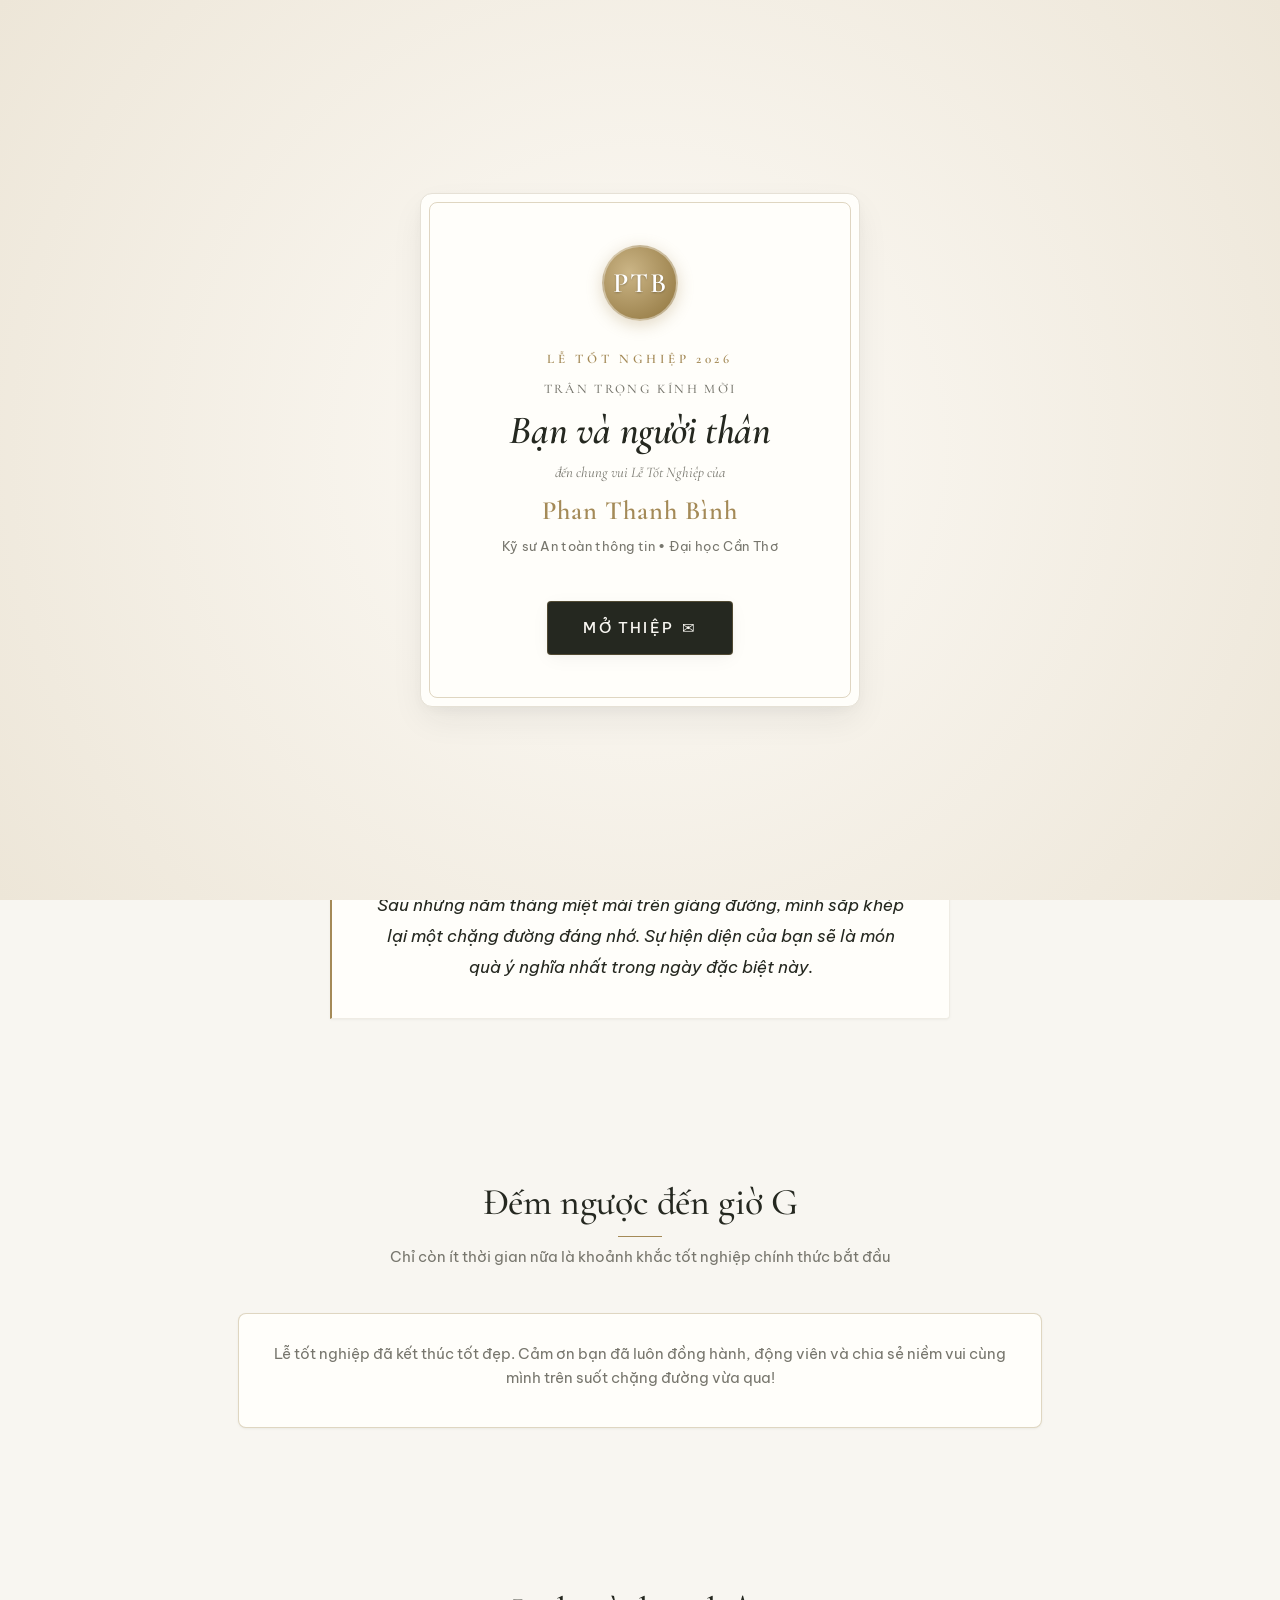
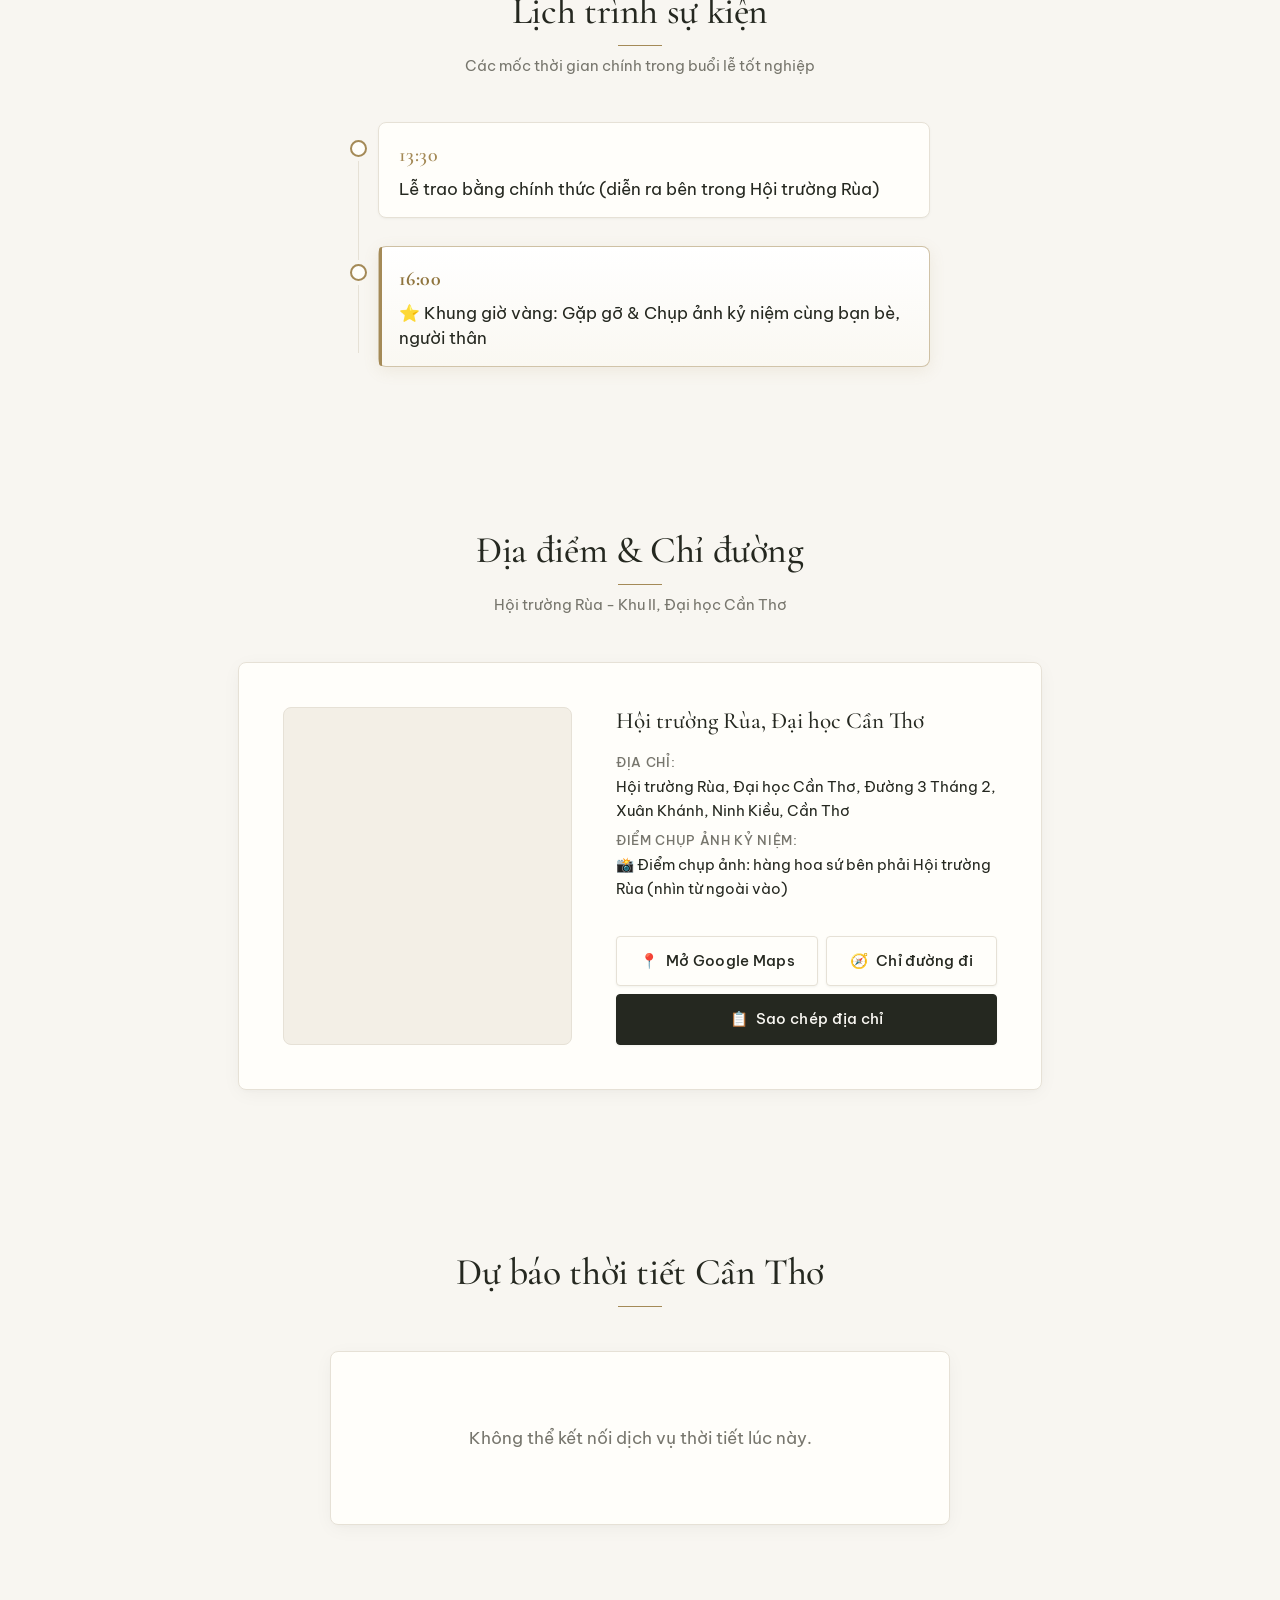
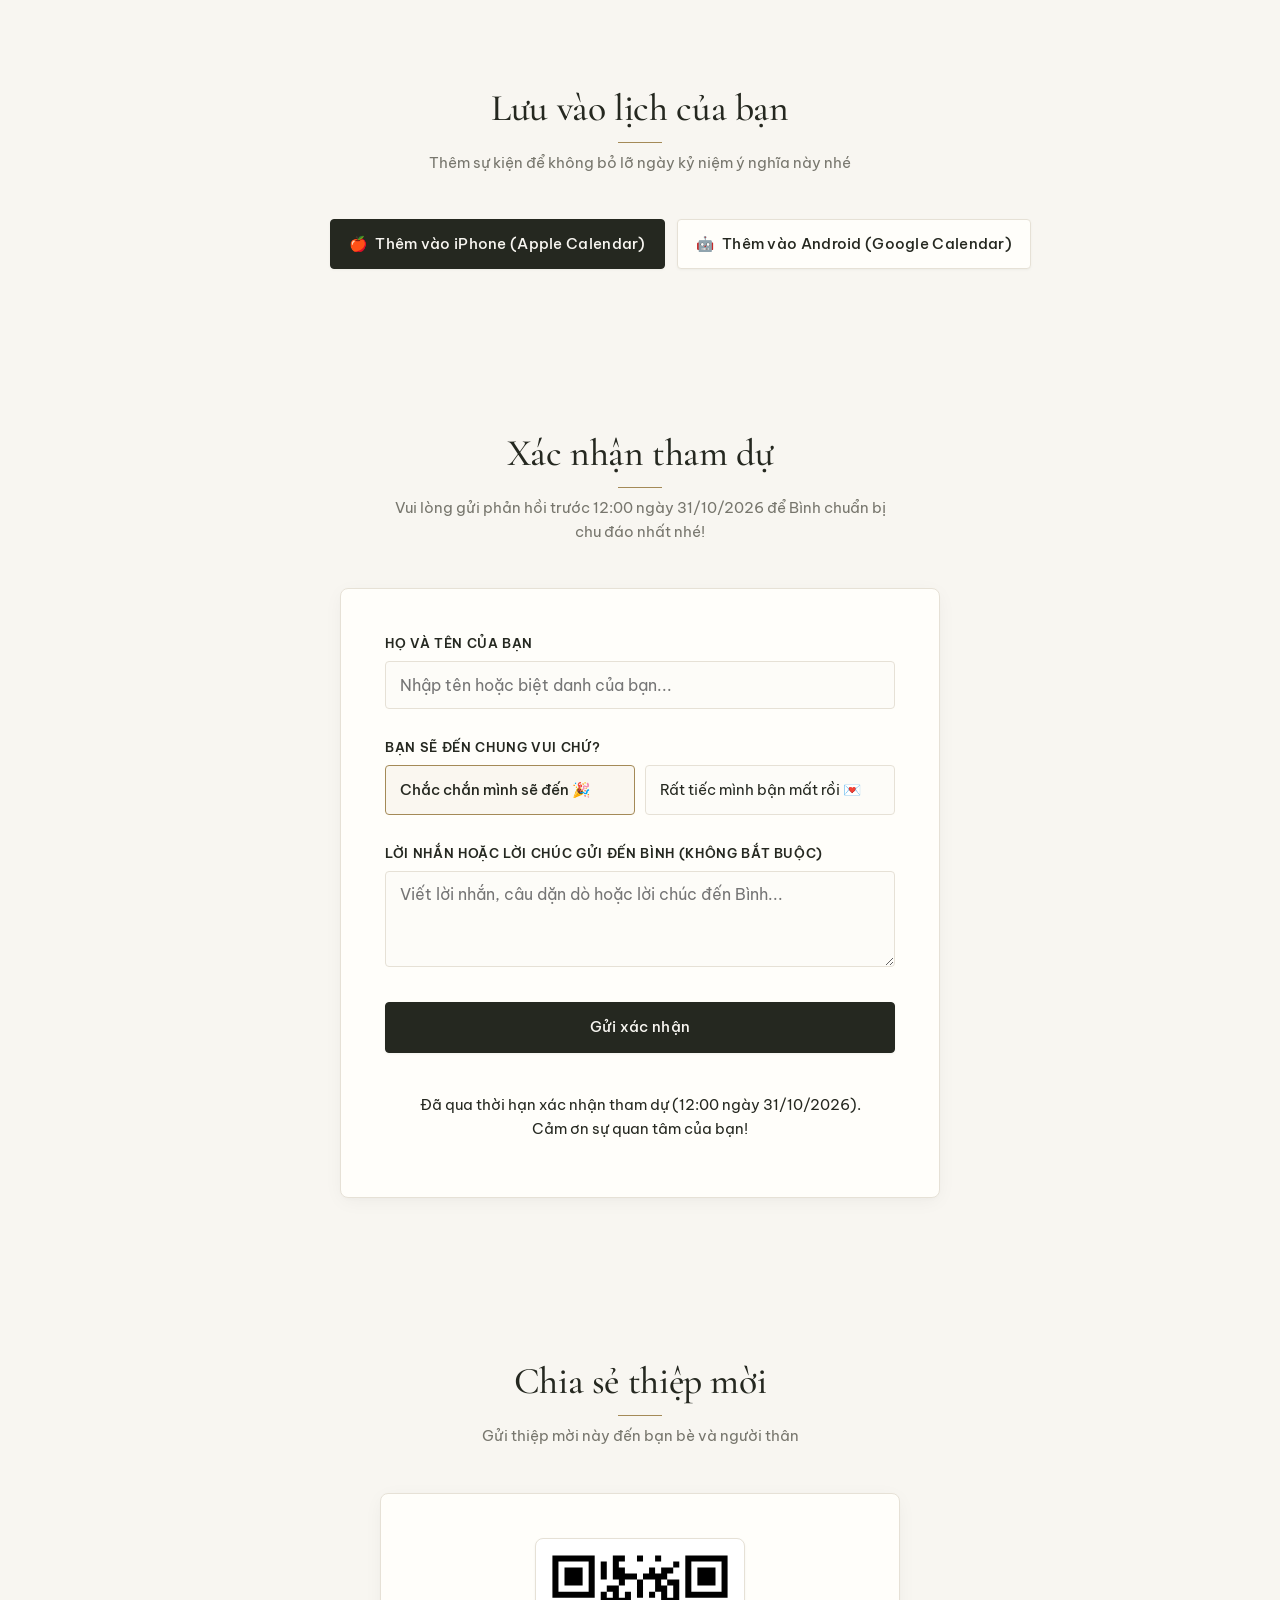
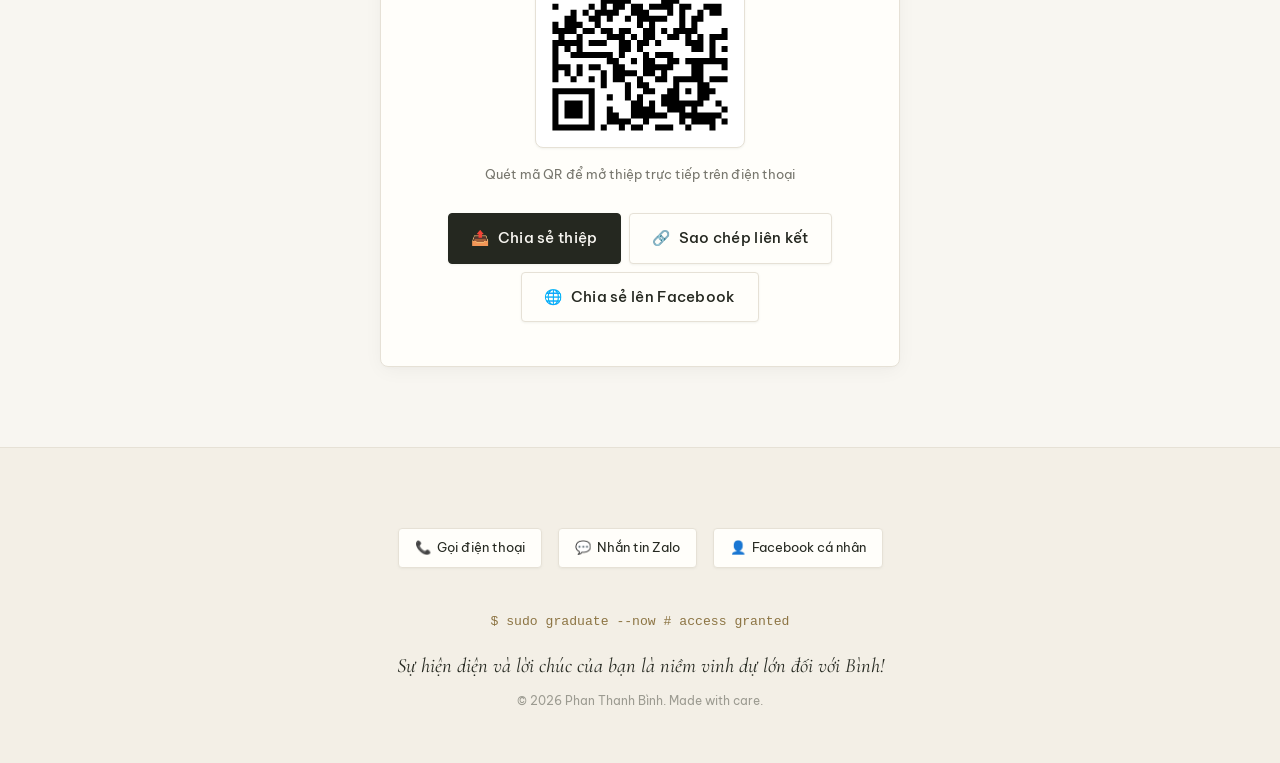
==== commit 1fc72cfa: "feat: recipient name on envelope, rebalance hero guest typography, and highlight 16:00 meetup arriva" ====
--- a/index.html
+++ b/index.html
@@ -45,13 +45,16 @@
   <a href="#main-content" class="skip-link" data-i18n="nav.skipToContent">Chuyển đến nội dung chính</a>
 
   <!-- Envelope Opening Screen (#envelope-screen) -->
-  <div id="envelope-screen" class="envelope-screen" role="dialog" aria-modal="true" aria-labelledby="envelope-title">
+  <div id="envelope-screen" class="envelope-screen" role="dialog" aria-modal="true" aria-labelledby="envelope-guest-name">
     <div class="envelope-wrapper">
       <div class="envelope-card">
         <div class="envelope-seal" aria-hidden="true" data-i18n="envelope.monogram">PTB</div>
-        <h2 id="envelope-title" class="envelope-title" data-i18n="envelope.title">LỄ TỐT NGHIỆP</h2>
-        <div class="envelope-name" data-i18n="envelope.subtitle">Phan Thanh Bình</div>
+        <div class="envelope-badge" data-i18n="envelope.badge">LỄ TỐT NGHIỆP 2026</div>
         <p class="envelope-prompt" data-i18n="envelope.prompt">Trân trọng kính mời</p>
+        <h2 id="envelope-guest-name" class="envelope-guest-name" data-i18n="envelope.guestDefault">Bạn và người thân</h2>
+        <p class="envelope-subprompt" data-i18n="envelope.subprompt">đến chung vui Lễ Tốt Nghiệp của</p>
+        <div class="envelope-owner-name" data-i18n="envelope.owner">Phan Thanh Bình</div>
+        <div class="envelope-owner-degree" data-i18n="envelope.degree">Kỹ sư An toàn thông tin • Đại học Cần Thơ</div>
         <button id="btn-open-envelope" class="btn-open-envelope" type="button" aria-label="Mở phong bì thiệp mời">
           <span data-i18n="envelope.openBtn">Mở thiệp</span>
           <span aria-hidden="true">✉</span>
@@ -98,21 +101,36 @@
 
         <div class="hero-badge fade-up" data-i18n="hero.badge">LỄ TỐT NGHIỆP 2026</div>
 
-        <!-- Personalized Greeting -->
+        <!-- Personalized Guest Greeting (Prominent & Respectful) -->
         <div class="hero-greeting-box fade-up">
-          <p id="hero-greeting-text" class="hero-greeting" data-i18n="hero.greetingDefault">Kính mời bạn,</p>
-        </div>
-
-        <h1 class="hero-title fade-up" data-i18n="hero.name">Phan Thanh Bình</h1>
-        <div class="hero-degree fade-up" data-i18n="hero.degree">Kỹ sư An toàn thông tin</div>
-        <div class="hero-school fade-up" data-i18n="hero.school">Trường Công nghệ Thông tin & Truyền thông</div>
-        <div class="hero-university fade-up" data-i18n="hero.university">Đại học Cần Thơ</div>
-
-        <!-- Date & Location Capsule -->
+          <span class="hero-greeting-prefix" data-i18n="hero.greetingPrefix">Trân trọng kính mời</span>
+          <h2 id="hero-greeting-text" class="hero-guest-title" data-i18n="hero.guestDefault">Bạn và người thân</h2>
+          <p class="hero-invite-lead" data-i18n="hero.inviteLead">đến chung vui trong ngày lễ tốt nghiệp của</p>
+        </div>
+
+        <!-- Graduate Centerpiece Profile -->
+        <div class="hero-graduate-card fade-up">
+          <h1 class="hero-title" data-i18n="hero.name">Phan Thanh Bình</h1>
+          <div class="hero-degree" data-i18n="hero.degree">Kỹ sư An toàn thông tin</div>
+          <div class="hero-school" data-i18n="hero.school">Trường Công nghệ Thông tin & Truyền thông</div>
+          <div class="hero-university" data-i18n="hero.university">Đại học Cần Thơ</div>
+        </div>
+
+        <!-- Date & Location Capsule with Highlighted Meetup Time -->
         <div class="hero-details-pill fade-up">
-          <span>📅 <strong data-i18n="hero.dateLabel">Thứ Bảy, 31 Tháng 10, 2026</strong></span>
-          <span>⏰ <span data-i18n="hero.timeLabel">13:30 - 17:30</span></span>
-          <span>📍 <span data-i18n="hero.venueSummary">Hội trường Rùa • Đại học Cần Thơ</span></span>
+          <span class="pill-item">📅 <strong data-i18n="hero.dateLabel">Thứ Bảy, 31 Tháng 10, 2026</strong></span>
+          <span class="pill-item">⏰ <span data-i18n="hero.timeLabel">13:30 - 17:30</span> <small class="pill-subtext" data-i18n="hero.ceremonyNote">(Lễ chính thức)</small></span>
+          <span class="pill-item pill-highlight">📸 <strong data-i18n="hero.photoTimeLabel">Đón khách & Chụp ảnh: từ 16:00</strong></span>
+          <span class="pill-item">📍 <span data-i18n="hero.venueSummary">Hội trường Rùa • Đại học Cần Thơ</span></span>
+        </div>
+
+        <!-- Golden Hour Meetup Callout (16:00 Advice) -->
+        <div class="hero-timing-tip fade-up">
+          <div class="timing-tip-icon" aria-hidden="true">💡</div>
+          <div class="timing-tip-body">
+            <strong class="timing-tip-heading" data-i18n="hero.timingTipHighlight">Thời điểm gặp nhau lý tưởng:</strong>
+            <p class="timing-tip-text" data-i18n="hero.timingTip">Lễ trao bằng chính thức diễn ra từ 13:30 trong hội trường. Bạn đến vào lúc 16:00 là thời điểm đẹp nhất để gặp gỡ và chụp ảnh kỷ niệm cùng Bình nhé!</p>
+          </div>
         </div>
 
         <!-- Invitation Quote -->
--- a/css/components.css
+++ b/css/components.css
@@ -85,31 +85,60 @@
     text-shadow: 0 1px 2px rgba(0, 0, 0, 0.25);
   }
 
-  .envelope-title {
+  .envelope-badge {
+    font-family: var(--font-heading);
+    font-size: var(--text-xs);
+    color: var(--color-accent);
+    letter-spacing: 0.28em;
+    text-transform: uppercase;
+    font-weight: 600;
+    margin-bottom: var(--space-xs);
+  }
+
+  .envelope-prompt {
+    font-family: var(--font-heading);
+    font-size: var(--text-xs);
+    color: var(--color-text-muted);
+    letter-spacing: 0.18em;
+    text-transform: uppercase;
+    margin-bottom: 4px;
+    font-weight: 500;
+  }
+
+  .envelope-guest-name {
+    font-family: var(--font-heading);
+    font-size: clamp(1.85rem, 5.5vw, 2.5rem);
+    color: var(--color-text);
+    font-weight: 600;
+    line-height: 1.25;
+    margin-bottom: var(--space-2xs);
+    letter-spacing: -0.01em;
+    font-style: italic;
+  }
+
+  .envelope-subprompt {
     font-family: var(--font-heading);
     font-size: var(--text-sm);
-    color: var(--color-accent);
-    letter-spacing: 0.25em;
-    text-transform: uppercase;
-    font-weight: 600;
-    margin-bottom: var(--space-xs);
-  }
-
-  .envelope-name {
-    font-family: var(--font-heading);
-    font-size: clamp(1.8rem, 5vw, 2.3rem);
-    color: var(--color-text);
+    color: var(--color-text-muted);
+    font-style: italic;
     margin-bottom: var(--space-2xs);
-    font-weight: 500;
-    line-height: 1.2;
-  }
-
-  .envelope-prompt {
-    font-family: var(--font-heading);
-    font-size: var(--text-base);
-    color: var(--color-text-muted);
-    font-style: italic;
+  }
+
+  .envelope-owner-name {
+    font-family: var(--font-heading);
+    font-size: clamp(1.35rem, 3.8vw, 1.65rem);
+    font-weight: 600;
+    color: var(--color-accent);
+    letter-spacing: 0.04em;
+    margin-bottom: 2px;
+  }
+
+  .envelope-owner-degree {
+    font-family: var(--font-body);
+    font-size: var(--text-xs);
+    color: var(--color-text-muted);
     margin-bottom: var(--space-lg);
+    letter-spacing: 0.03em;
   }
 
   .btn-open-envelope {
@@ -307,18 +336,47 @@
     margin-bottom: var(--space-xs);
   }
 
+  /* Personalized Guest Greeting */
   .hero-greeting-box {
-    margin-bottom: var(--space-xs);
-  }
-
-  .hero-greeting {
-    font-family: var(--font-heading);
-    font-size: clamp(1.2rem, 3.2vw, 1.55rem);
+    margin-bottom: var(--space-md);
+    padding: var(--space-xs) var(--space-sm);
+  }
+
+  .hero-greeting-prefix {
+    display: block;
+    font-family: var(--font-heading);
+    font-size: var(--text-xs);
+    font-weight: 600;
+    letter-spacing: 0.22em;
+    text-transform: uppercase;
+    color: var(--color-accent);
+    margin-bottom: var(--space-2xs);
+  }
+
+  .hero-guest-title {
+    font-family: var(--font-heading);
+    font-size: clamp(2rem, 5.5vw, 2.85rem);
+    font-weight: 600;
     font-style: italic;
-    color: var(--color-text-muted);
-  }
-
-  /* Main Name: Centerpiece */
+    color: var(--color-text);
+    line-height: 1.2;
+    margin-bottom: var(--space-2xs);
+    letter-spacing: -0.01em;
+  }
+
+  .hero-invite-lead {
+    font-family: var(--font-heading);
+    font-size: var(--text-base);
+    color: var(--color-text-muted);
+    font-style: italic;
+    margin: 0;
+  }
+
+  /* Graduate Centerpiece */
+  .hero-graduate-card {
+    margin-bottom: var(--space-md);
+  }
+
   .hero-title {
     font-family: var(--font-heading);
     font-size: var(--text-hero);
@@ -356,20 +414,78 @@
     align-items: center;
     justify-content: center;
     gap: var(--space-xs) var(--space-md);
-    padding: 10px 22px;
+    padding: 12px 24px;
     border-radius: var(--radius-sm);
     background: var(--color-surface);
     border: 1px solid var(--color-border);
     box-shadow: var(--shadow-sm);
     font-size: var(--text-sm);
     color: var(--color-text);
-    margin-bottom: var(--space-lg);
-  }
-
-  .hero-details-pill span {
+    margin-bottom: var(--space-md);
+  }
+
+  .hero-details-pill .pill-item {
     display: inline-flex;
     align-items: center;
     gap: 6px;
+  }
+
+  .hero-details-pill .pill-subtext {
+    font-size: var(--text-xs);
+    color: var(--color-text-muted);
+    font-weight: normal;
+  }
+
+  .hero-details-pill .pill-highlight {
+    background: rgba(164, 138, 87, 0.1);
+    padding: 4px 10px;
+    border-radius: var(--radius-sm);
+    border: 1px solid rgba(164, 138, 87, 0.35);
+    color: #6E5728;
+  }
+
+  /* Golden Hour Meetup Callout (16:00 Timing Tip) */
+  .hero-timing-tip {
+    max-width: 620px;
+    margin: 0 auto var(--space-lg);
+    display: flex;
+    align-items: flex-start;
+    gap: 12px;
+    text-align: left;
+    background: #FFFEFA;
+    border: 1px solid rgba(164, 138, 87, 0.35);
+    border-left: 4px solid var(--color-accent);
+    border-radius: var(--radius-sm);
+    padding: 14px 18px;
+    box-shadow: var(--shadow-sm);
+  }
+
+  .timing-tip-icon {
+    font-size: 1.35rem;
+    line-height: 1;
+    flex-shrink: 0;
+    margin-top: 1px;
+  }
+
+  .timing-tip-body {
+    flex: 1;
+  }
+
+  .timing-tip-heading {
+    display: block;
+    font-size: var(--text-xs);
+    letter-spacing: 0.08em;
+    text-transform: uppercase;
+    color: var(--color-accent);
+    margin-bottom: 3px;
+    font-weight: 600;
+  }
+
+  .timing-tip-text {
+    font-size: var(--text-sm);
+    color: var(--color-text);
+    line-height: 1.6;
+    margin: 0;
   }
 
   /* Letterpress Blockquote */
@@ -616,6 +732,29 @@
     color: var(--color-text);
     margin: 0;
     line-height: 1.5;
+  }
+
+  .timeline-card-highlight {
+    border-color: rgba(164, 138, 87, 0.5);
+    background: linear-gradient(180deg, #FFFFFF 0%, #FAF8F2 100%);
+    box-shadow: 0 4px 16px rgba(164, 138, 87, 0.12);
+    position: relative;
+  }
+
+  .timeline-card-highlight::before {
+    content: '';
+    position: absolute;
+    left: 0;
+    top: 0;
+    bottom: 0;
+    width: 3px;
+    background: var(--color-accent);
+    border-radius: var(--radius-md) 0 0 var(--radius-md);
+  }
+
+  .timeline-card-highlight .timeline-time {
+    color: #8F743D;
+    font-weight: 700;
   }
 
   /* ==========================================================================
@@ -1325,11 +1464,22 @@
 
     .hero-details-pill {
       flex-direction: column;
-      gap: 4px;
+      gap: 6px;
       align-items: flex-start;
       text-align: left;
       padding: 12px 14px;
       width: 100%;
+    }
+
+    .hero-details-pill .pill-highlight {
+      width: 100%;
+      box-sizing: border-box;
+      margin-block: 2px;
+    }
+
+    .hero-timing-tip {
+      padding: 12px 14px;
+      gap: 10px;
     }
 
     .countdown-grid {
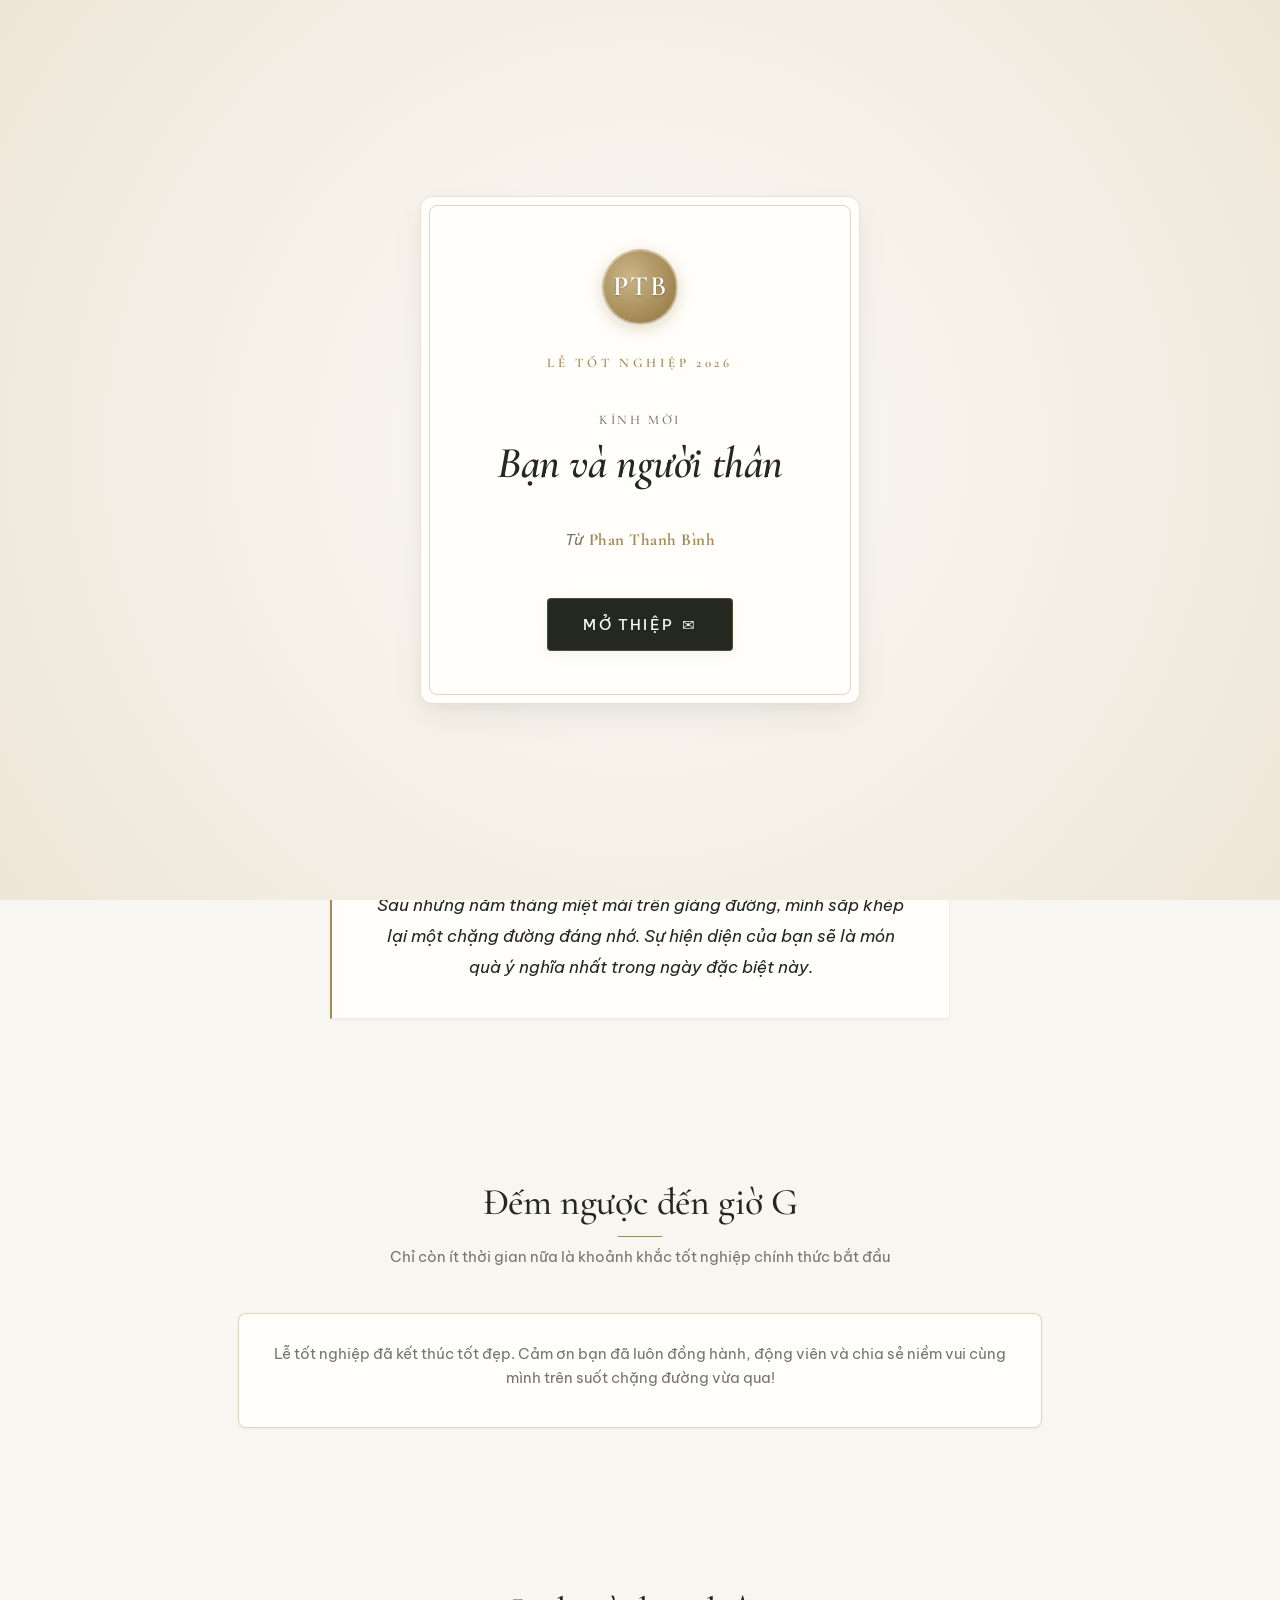
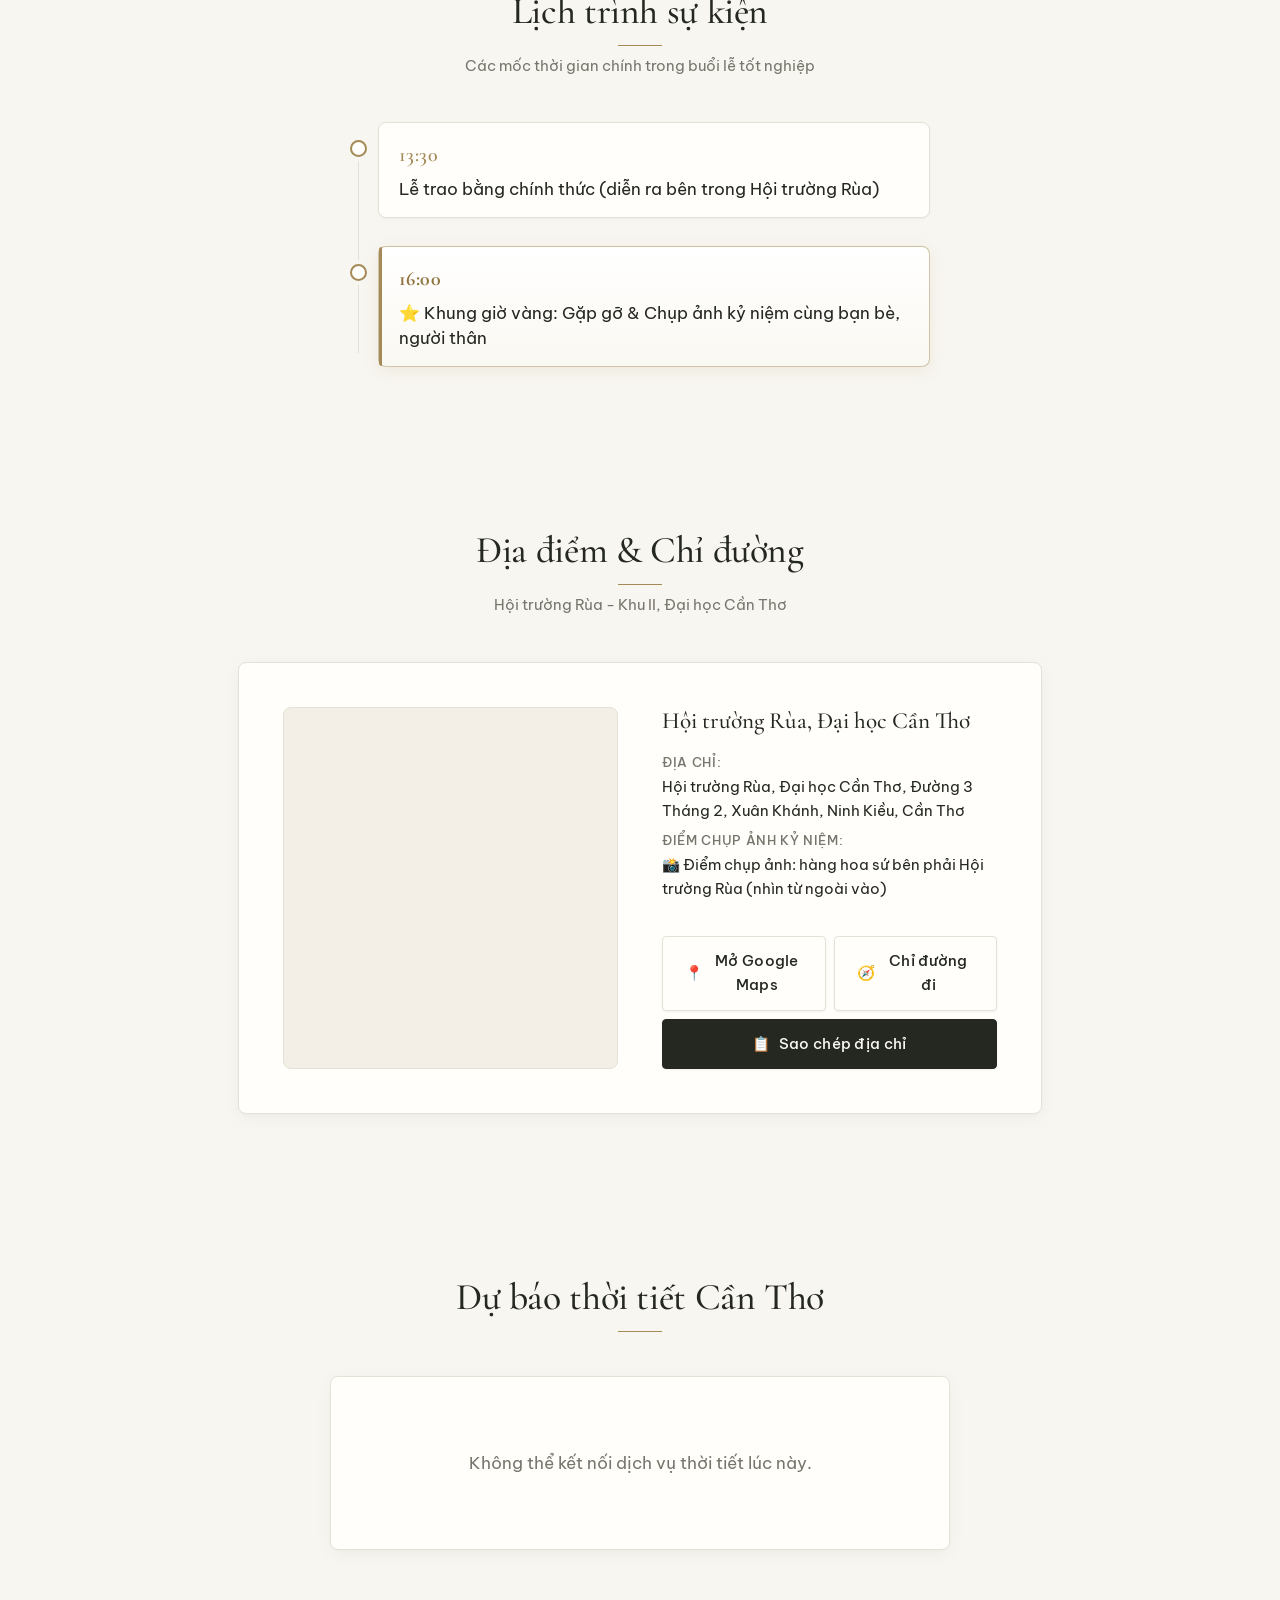
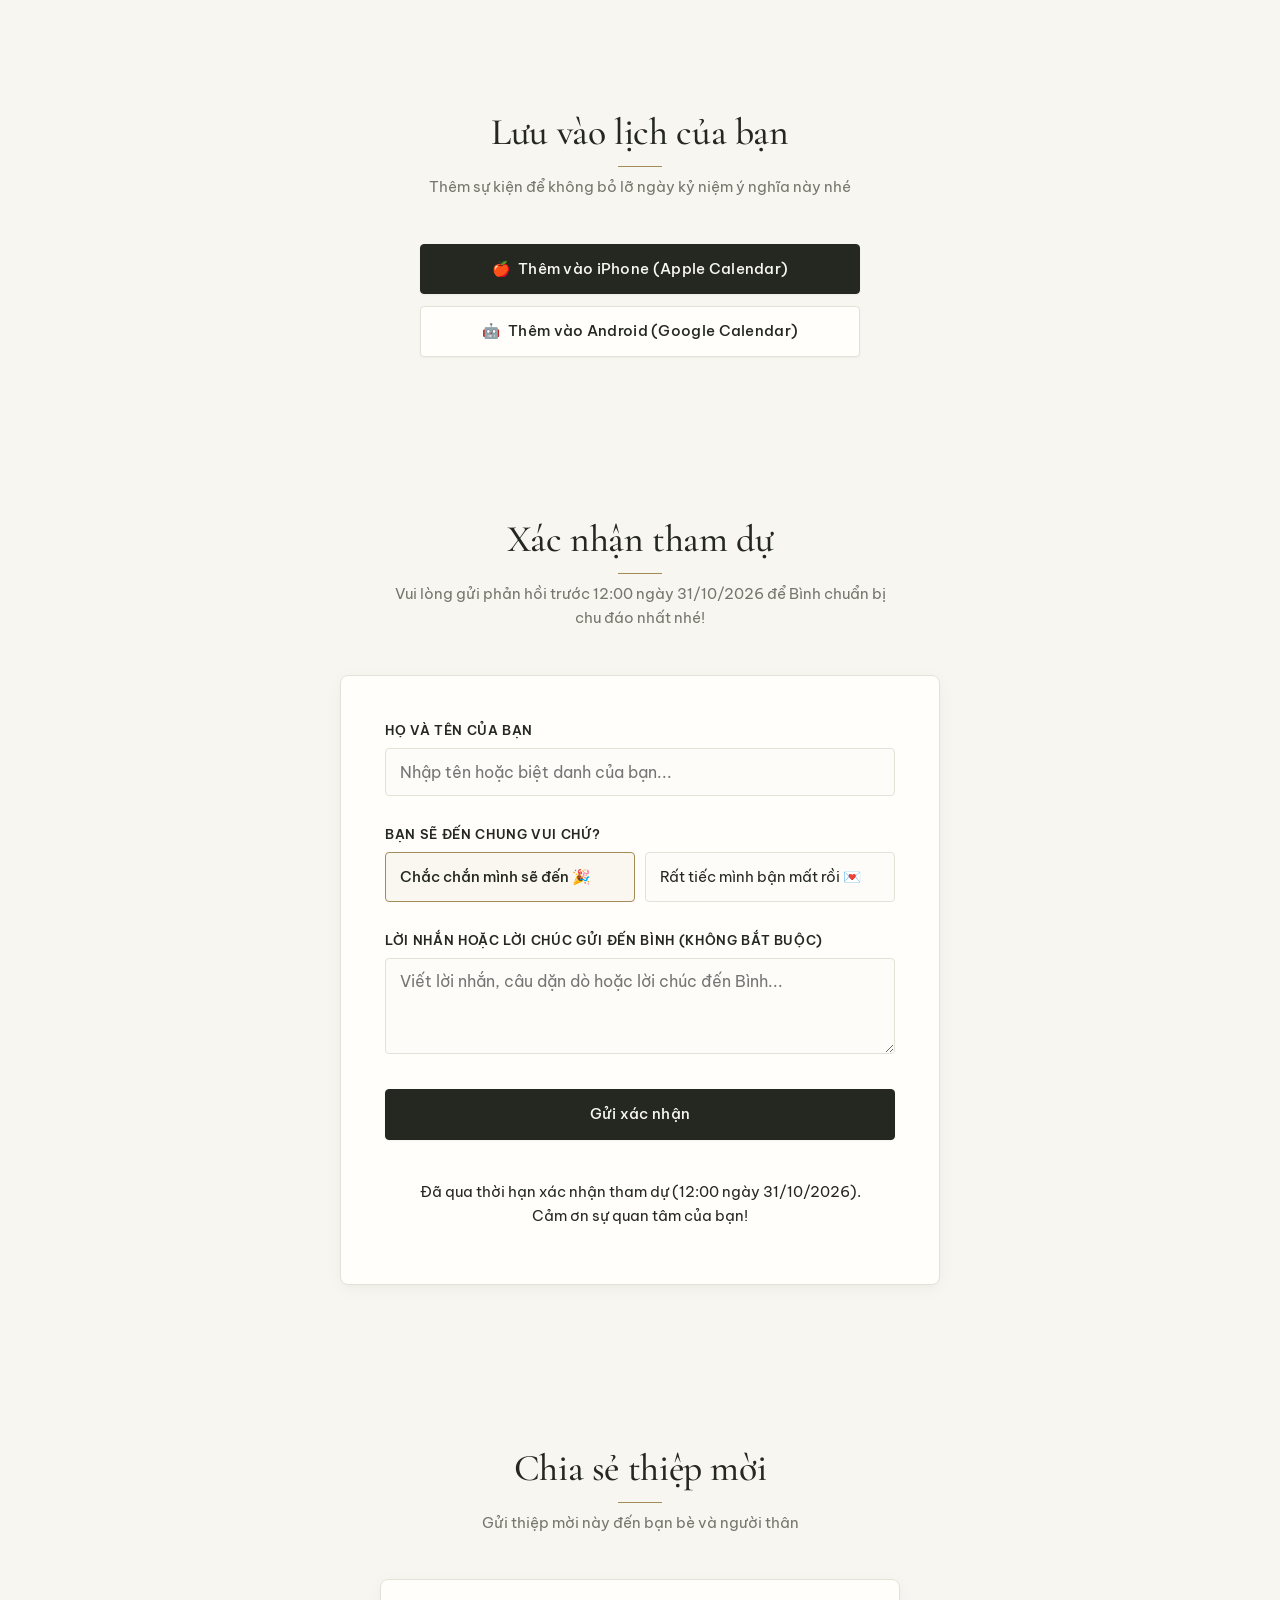
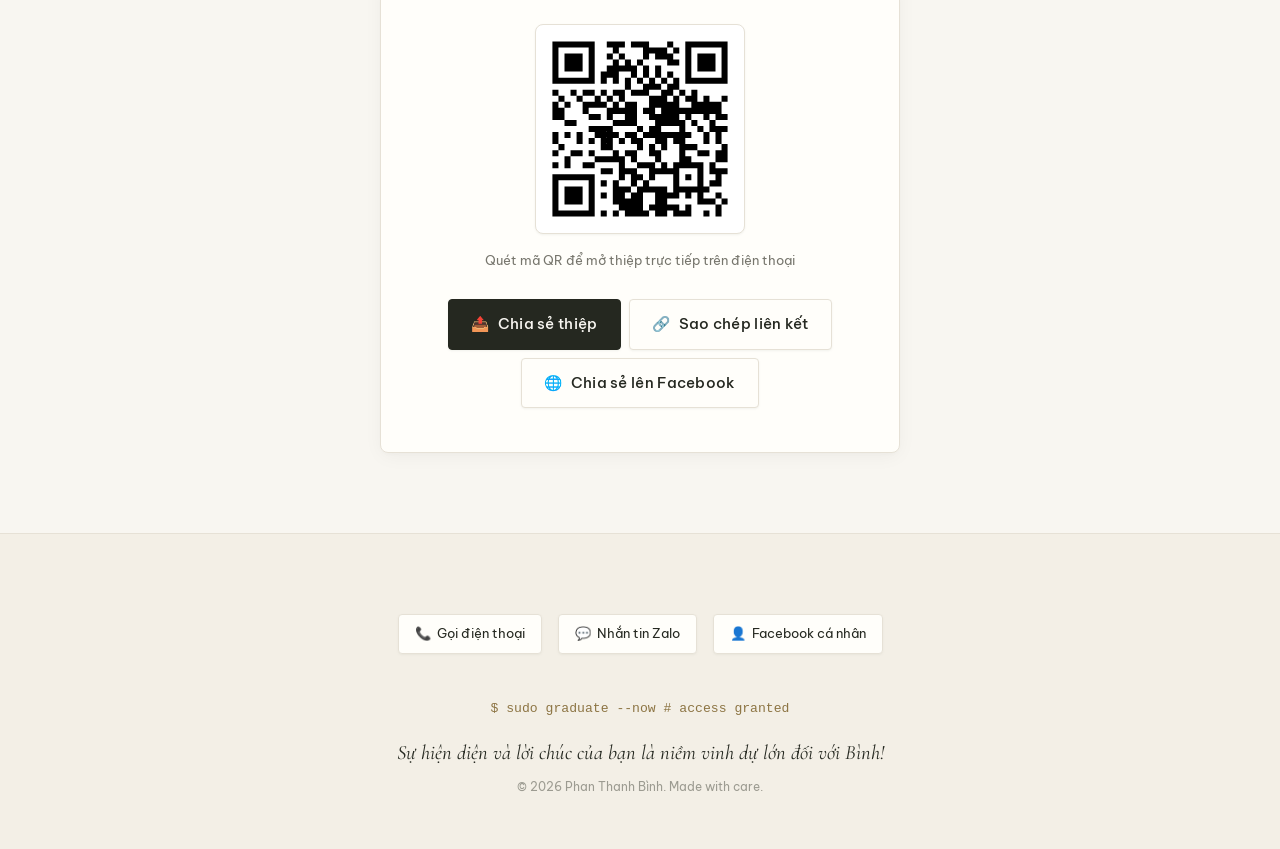
==== commit 527865f1: "fix: simplify envelope design, fix mobile calendar button overflow, and prevent horizontal layout sh" ====
--- a/index.html
+++ b/index.html
@@ -36,9 +36,9 @@
   <link href="https://fonts.googleapis.com/css2?family=Be+Vietnam+Pro:ital,wght@0,400;0,500;0,600;0,700;1,400&family=Cormorant+Garamond:ital,wght@0,400;0,500;0,600;0,700;1,400;1,600&family=Inter:wght@400;500;600&display=swap" rel="stylesheet" />
 
   <!-- Stylesheets -->
-  <link rel="stylesheet" href="css/tokens.css" />
-  <link rel="stylesheet" href="css/base.css" />
-  <link rel="stylesheet" href="css/components.css" />
+  <link rel="stylesheet" href="css/tokens.css?v=20261025b" />
+  <link rel="stylesheet" href="css/base.css?v=20261025b" />
+  <link rel="stylesheet" href="css/components.css?v=20261025b" />
 </head>
 <body>
   <!-- Accessibility Skip Link -->
@@ -50,11 +50,17 @@
       <div class="envelope-card">
         <div class="envelope-seal" aria-hidden="true" data-i18n="envelope.monogram">PTB</div>
         <div class="envelope-badge" data-i18n="envelope.badge">LỄ TỐT NGHIỆP 2026</div>
-        <p class="envelope-prompt" data-i18n="envelope.prompt">Trân trọng kính mời</p>
-        <h2 id="envelope-guest-name" class="envelope-guest-name" data-i18n="envelope.guestDefault">Bạn và người thân</h2>
-        <p class="envelope-subprompt" data-i18n="envelope.subprompt">đến chung vui Lễ Tốt Nghiệp của</p>
-        <div class="envelope-owner-name" data-i18n="envelope.owner">Phan Thanh Bình</div>
-        <div class="envelope-owner-degree" data-i18n="envelope.degree">Kỹ sư An toàn thông tin • Đại học Cần Thơ</div>
+
+        <div class="envelope-recipient-box">
+          <span class="envelope-to-label" data-i18n="envelope.toLabel">Kính mời</span>
+          <h2 id="envelope-guest-name" class="envelope-guest-name">Bạn và người thân</h2>
+        </div>
+
+        <div class="envelope-from-line">
+          <span data-i18n="envelope.fromLabel">Từ:</span>
+          <strong data-i18n="envelope.owner">Phan Thanh Bình</strong>
+        </div>
+
         <button id="btn-open-envelope" class="btn-open-envelope" type="button" aria-label="Mở phong bì thiệp mời">
           <span data-i18n="envelope.openBtn">Mở thiệp</span>
           <span aria-hidden="true">✉</span>
@@ -397,6 +403,6 @@
   <script src="vendor/qrcode.min.js"></script>
 
   <!-- Main Application Script (ES Module) -->
-  <script type="module" src="js/main.js"></script>
+  <script type="module" src="js/main.js?v=20261025b"></script>
 </body>
 </html>
--- a/css/base.css
+++ b/css/base.css
@@ -13,6 +13,9 @@
     tab-size: 4;
     scroll-behavior: smooth;
     background-color: var(--color-bg);
+    overflow-x: hidden;
+    width: 100%;
+    max-width: 100%;
   }
 
   body {
@@ -21,6 +24,9 @@
     text-rendering: optimizeLegibility;
     -webkit-font-smoothing: antialiased;
     -moz-osx-font-smoothing: grayscale;
+    overflow-x: hidden;
+    width: 100%;
+    max-width: 100%;
   }
 
   img, picture, video, canvas, svg {
--- a/css/components.css
+++ b/css/components.css
@@ -92,52 +92,52 @@
     letter-spacing: 0.28em;
     text-transform: uppercase;
     font-weight: 600;
-    margin-bottom: var(--space-xs);
-  }
-
-  .envelope-prompt {
-    font-family: var(--font-heading);
-    font-size: var(--text-xs);
-    color: var(--color-text-muted);
-    letter-spacing: 0.18em;
+    margin-bottom: var(--space-md);
+  }
+
+  .envelope-recipient-box {
+    margin-bottom: var(--space-md);
+    padding: var(--space-xs) 0;
+  }
+
+  .envelope-to-label {
+    display: block;
+    font-family: var(--font-heading);
+    font-size: var(--text-xs);
+    color: var(--color-text-muted);
+    letter-spacing: 0.2em;
     text-transform: uppercase;
-    margin-bottom: 4px;
+    margin-bottom: var(--space-2xs);
     font-weight: 500;
   }
 
   .envelope-guest-name {
     font-family: var(--font-heading);
-    font-size: clamp(1.85rem, 5.5vw, 2.5rem);
+    font-size: clamp(2rem, 6vw, 2.75rem);
     color: var(--color-text);
     font-weight: 600;
-    line-height: 1.25;
-    margin-bottom: var(--space-2xs);
+    line-height: 1.2;
+    margin: 0;
     letter-spacing: -0.01em;
     font-style: italic;
   }
 
-  .envelope-subprompt {
-    font-family: var(--font-heading);
+  .envelope-from-line {
     font-size: var(--text-sm);
     color: var(--color-text-muted);
+    margin-bottom: var(--space-lg);
     font-style: italic;
-    margin-bottom: var(--space-2xs);
-  }
-
-  .envelope-owner-name {
-    font-family: var(--font-heading);
-    font-size: clamp(1.35rem, 3.8vw, 1.65rem);
-    font-weight: 600;
-    color: var(--color-accent);
-    letter-spacing: 0.04em;
-    margin-bottom: 2px;
-  }
-
-  .envelope-owner-degree {
-    font-family: var(--font-body);
-    font-size: var(--text-xs);
-    color: var(--color-text-muted);
-    margin-bottom: var(--space-lg);
+    display: flex;
+    align-items: center;
+    justify-content: center;
+    gap: 6px;
+  }
+
+  .envelope-from-line strong {
+    font-family: var(--font-heading);
+    color: var(--color-accent);
+    font-size: 1.05rem;
+    font-style: normal;
     letter-spacing: 0.03em;
   }
 
@@ -576,7 +576,10 @@
     cursor: pointer;
     transition: all var(--duration-fast) var(--easing);
     text-decoration: none;
-    white-space: nowrap;
+    white-space: normal;
+    text-align: center;
+    word-break: break-word;
+    box-sizing: border-box;
   }
 
   .btn-primary {
@@ -943,19 +946,9 @@
     min-height: 48px;
     justify-content: center;
     text-align: center;
-    padding: 12px 18px;
+    padding: 12px 20px;
     font-size: var(--text-sm);
-  }
-
-  @media (min-width: 600px) {
-    .calendar-actions {
-      flex-direction: row;
-      max-width: 620px;
-    }
-    .calendar-actions .btn {
-      width: auto;
-      flex: 1;
-    }
+    box-sizing: border-box;
   }
 
   /* ==========================================================================
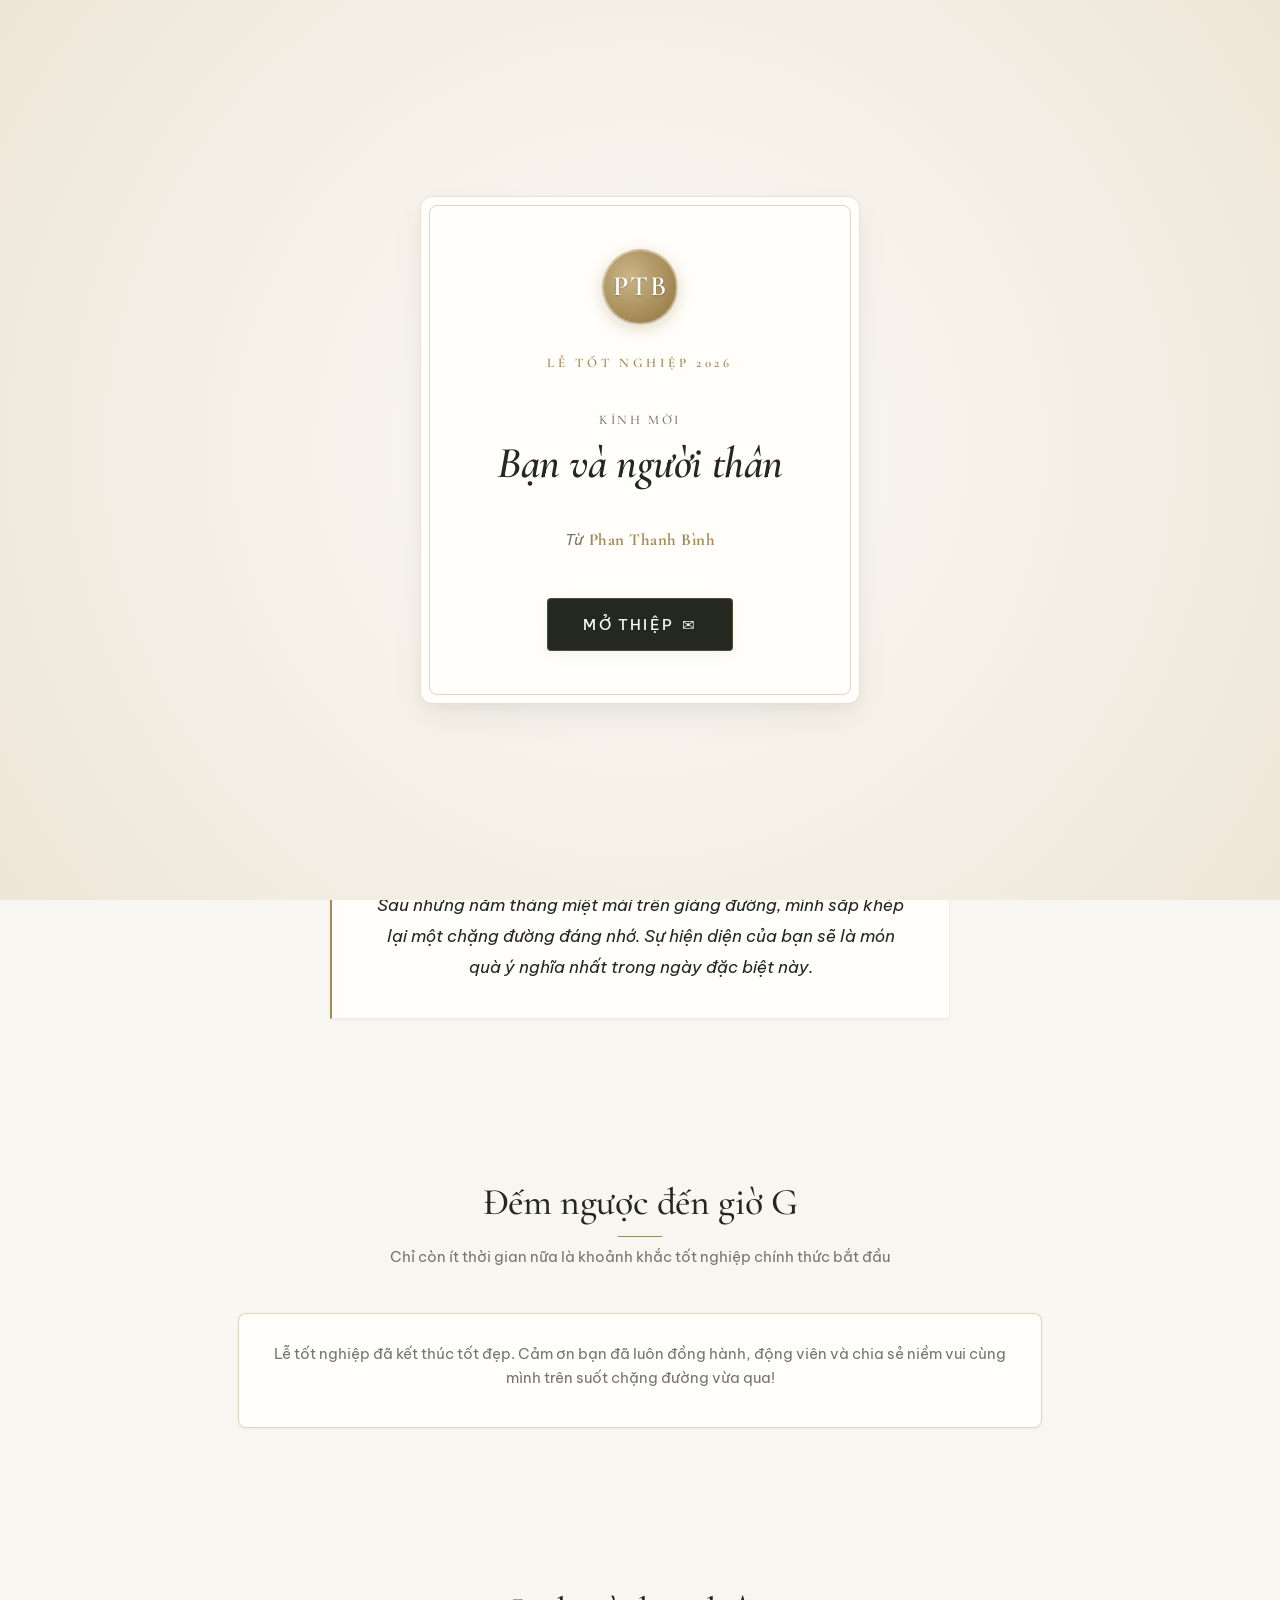
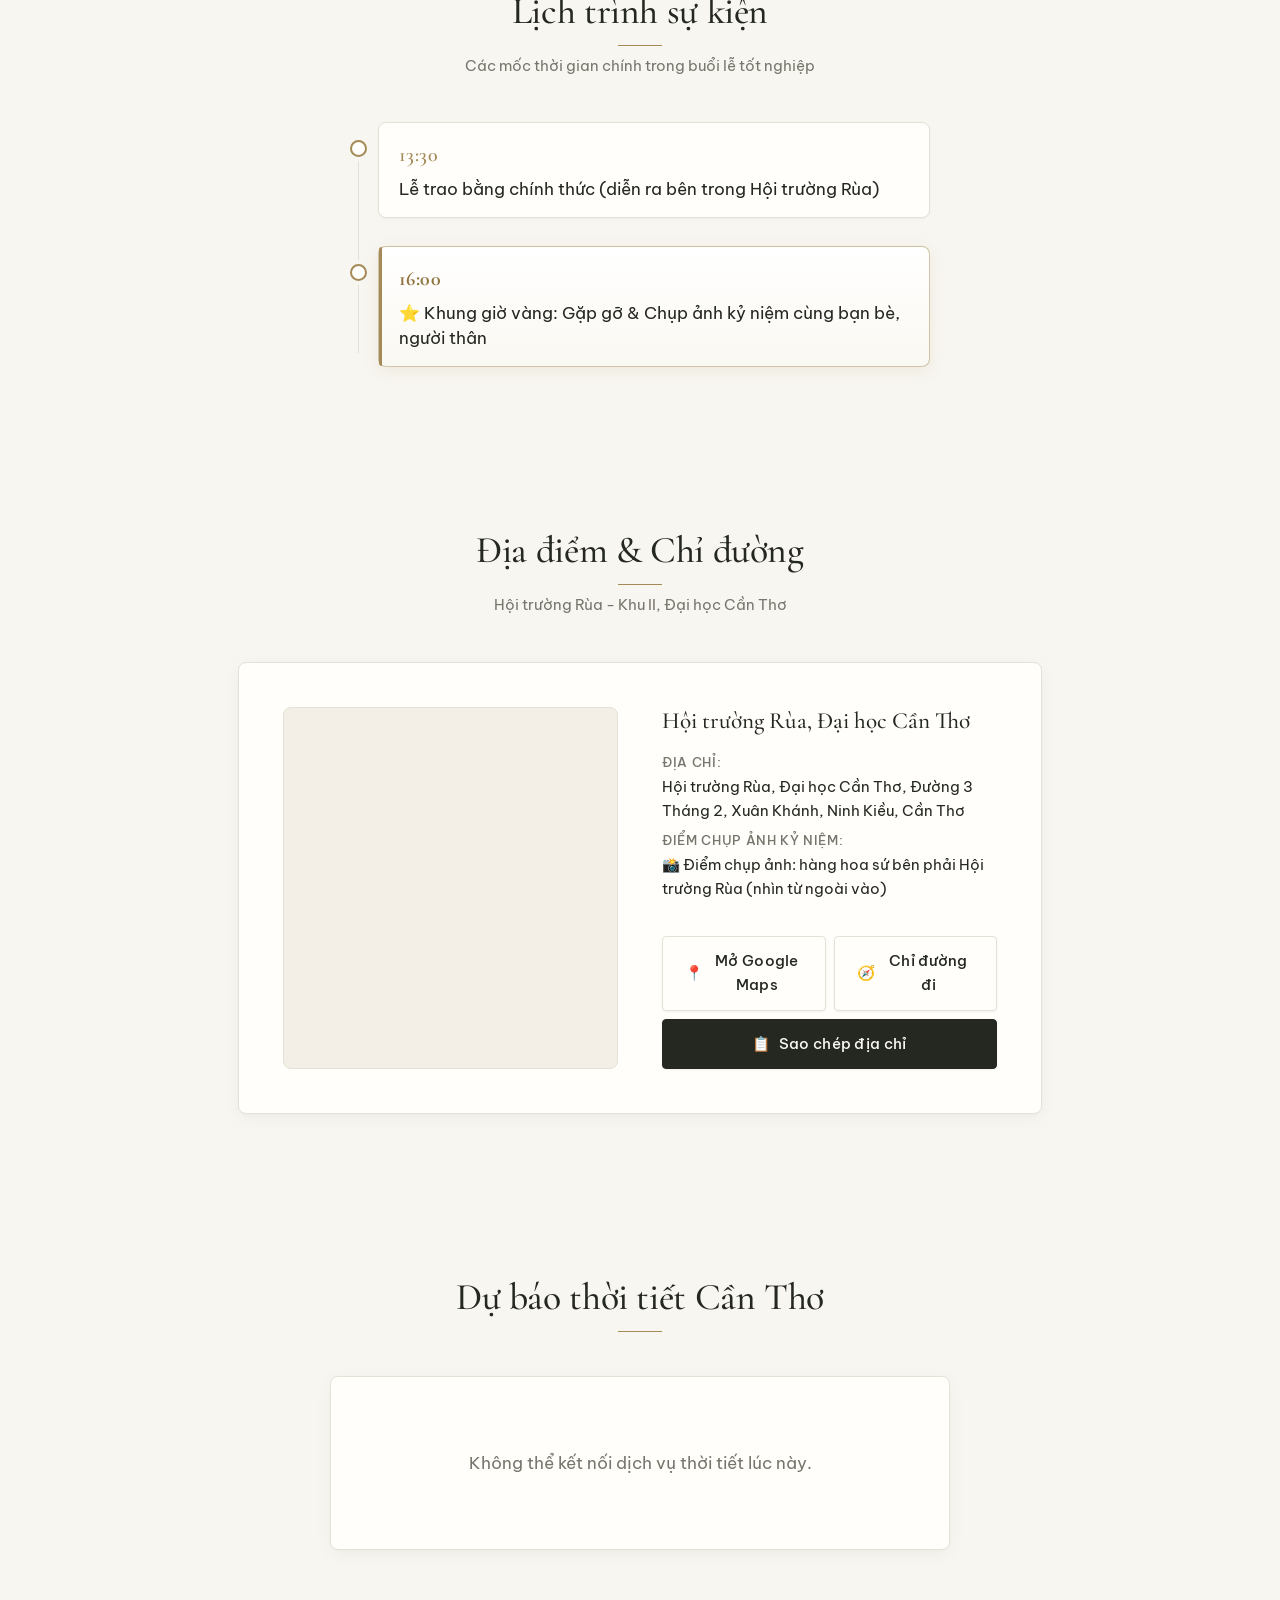
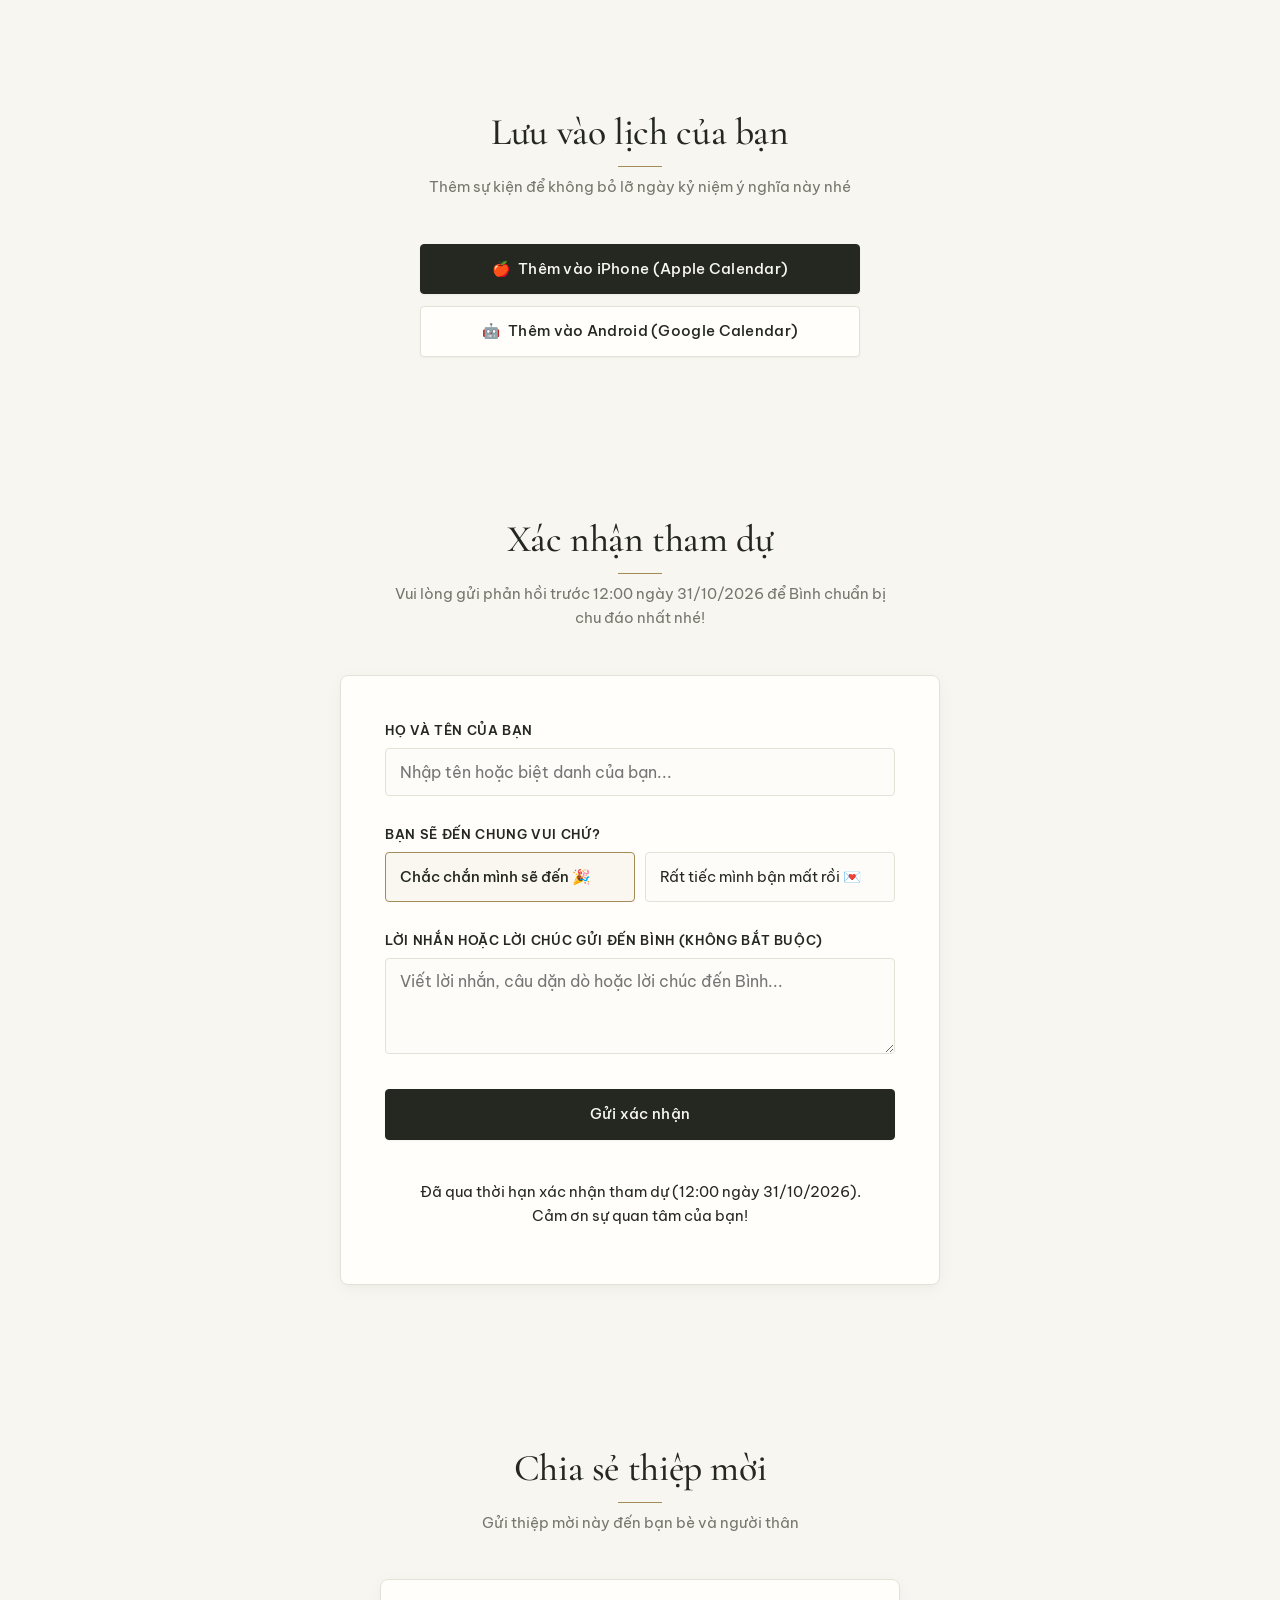
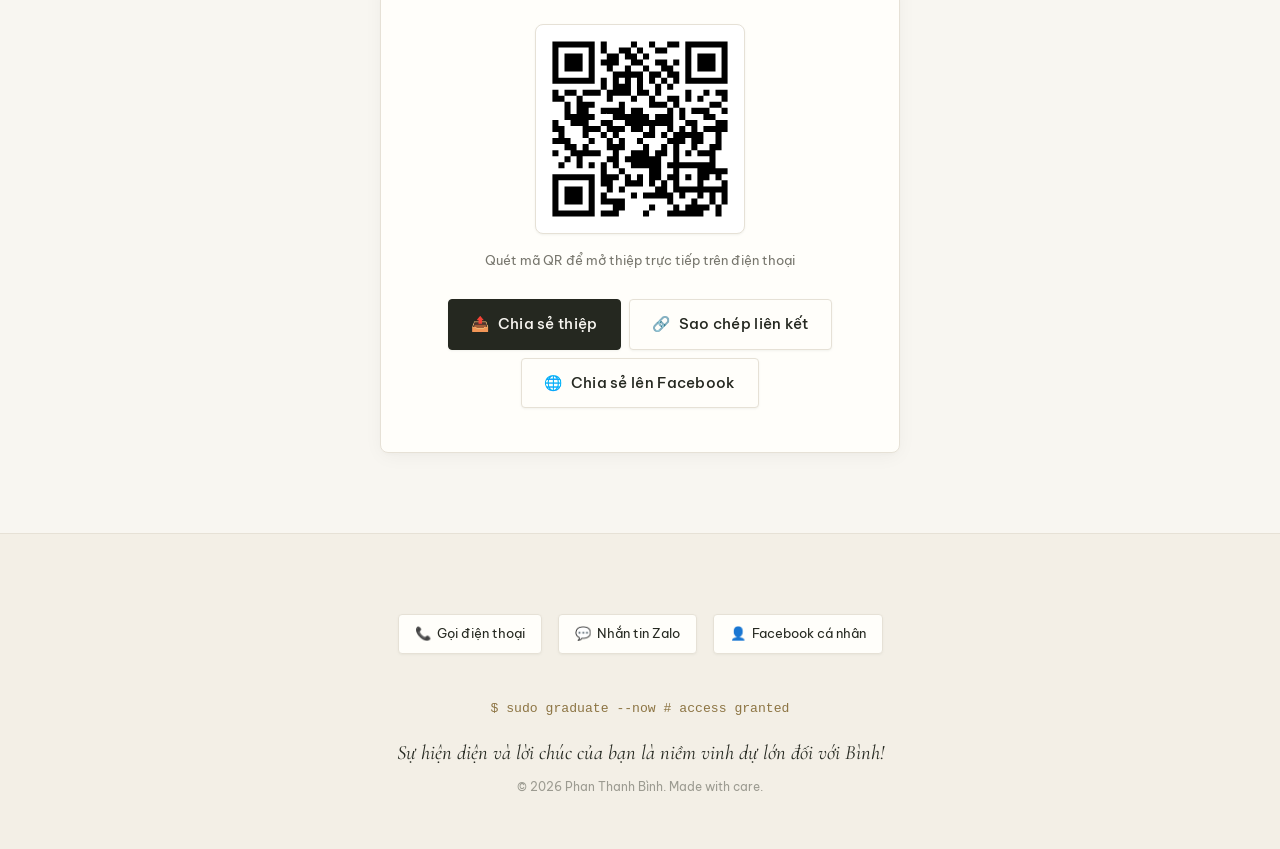
==== commit b3d00db7: "feat: custom Open Graph preview image styled as graduation envelope card" ====
--- a/index.html
+++ b/index.html
@@ -11,21 +11,24 @@
   <meta name="robots" content="noindex, nofollow" />
   <meta name="referrer" content="strict-origin-when-cross-origin" />
 
-  <!-- Open Graph / Facebook -->
+  <!-- Open Graph / Facebook / Zalo -->
   <meta property="og:type" content="website" />
-  <meta property="og:url" content="https://binh-tn2026.pages.dev/" />
+  <meta property="og:url" content="https://binhtn2026.pthanhbinh1654.workers.dev/" />
   <meta property="og:title" content="Lễ Tốt Nghiệp - Phan Thanh Bình | Đại học Cần Thơ" />
   <meta property="og:description" content="Trân trọng kính mời bạn đến tham dự Lễ Tốt Nghiệp Kỹ sư An toàn thông tin của Phan Thanh Bình vào ngày 31/10/2026." />
-  <meta property="og:image" content="https://binh-tn2026.pages.dev/assets/img/og-cover.jpg" />
+  <meta property="og:image" content="https://binhtn2026.pthanhbinh1654.workers.dev/assets/img/og-cover.jpg?v=20261025" />
+  <meta property="og:image:secure_url" content="https://binhtn2026.pthanhbinh1654.workers.dev/assets/img/og-cover.jpg?v=20261025" />
+  <meta property="og:image:type" content="image/jpeg" />
   <meta property="og:image:width" content="1200" />
   <meta property="og:image:height" content="630" />
+  <meta property="og:image:alt" content="Thiệp mời Lễ Tốt Nghiệp 2026 - Phan Thanh Bình" />
 
   <!-- Twitter -->
   <meta name="twitter:card" content="summary_large_image" />
-  <meta name="twitter:url" content="https://binh-tn2026.pages.dev/" />
+  <meta name="twitter:url" content="https://binhtn2026.pthanhbinh1654.workers.dev/" />
   <meta name="twitter:title" content="Lễ Tốt Nghiệp - Phan Thanh Bình | Đại học Cần Thơ" />
   <meta name="twitter:description" content="Trân trọng kính mời bạn đến tham dự Lễ Tốt Nghiệp Kỹ sư An toàn thông tin của Phan Thanh Bình vào ngày 31/10/2026." />
-  <meta name="twitter:image" content="https://binh-tn2026.pages.dev/assets/img/og-cover.jpg" />
+  <meta name="twitter:image" content="https://binhtn2026.pthanhbinh1654.workers.dev/assets/img/og-cover.jpg?v=20261025" />
 
   <!-- Favicon (Inline Editorial Ivory & Gold Shield Monogram) -->
   <link rel="icon" type="image/svg+xml" href="data:image/svg+xml,%3Csvg xmlns='http://www.w3.org/2000/svg' viewBox='0 0 100 100'%3E%3Crect width='100' height='100' rx='16' fill='%23F8F6F1' stroke='%23E6E1D6' stroke-width='2'/%3E%3Cpath d='M50 14 L80 26 V52 C80 70 50 86 50 86 C50 86 20 70 20 52 V26 Z' fill='%23FFFEFA' stroke='%23A48A57' stroke-width='3.5'/%3E%3Ctext x='50' y='57' font-family='Georgia, serif' font-size='24' font-weight='bold' fill='%23252820' text-anchor='middle'%3EPTB%3C/text%3E%3C/svg%3E" />
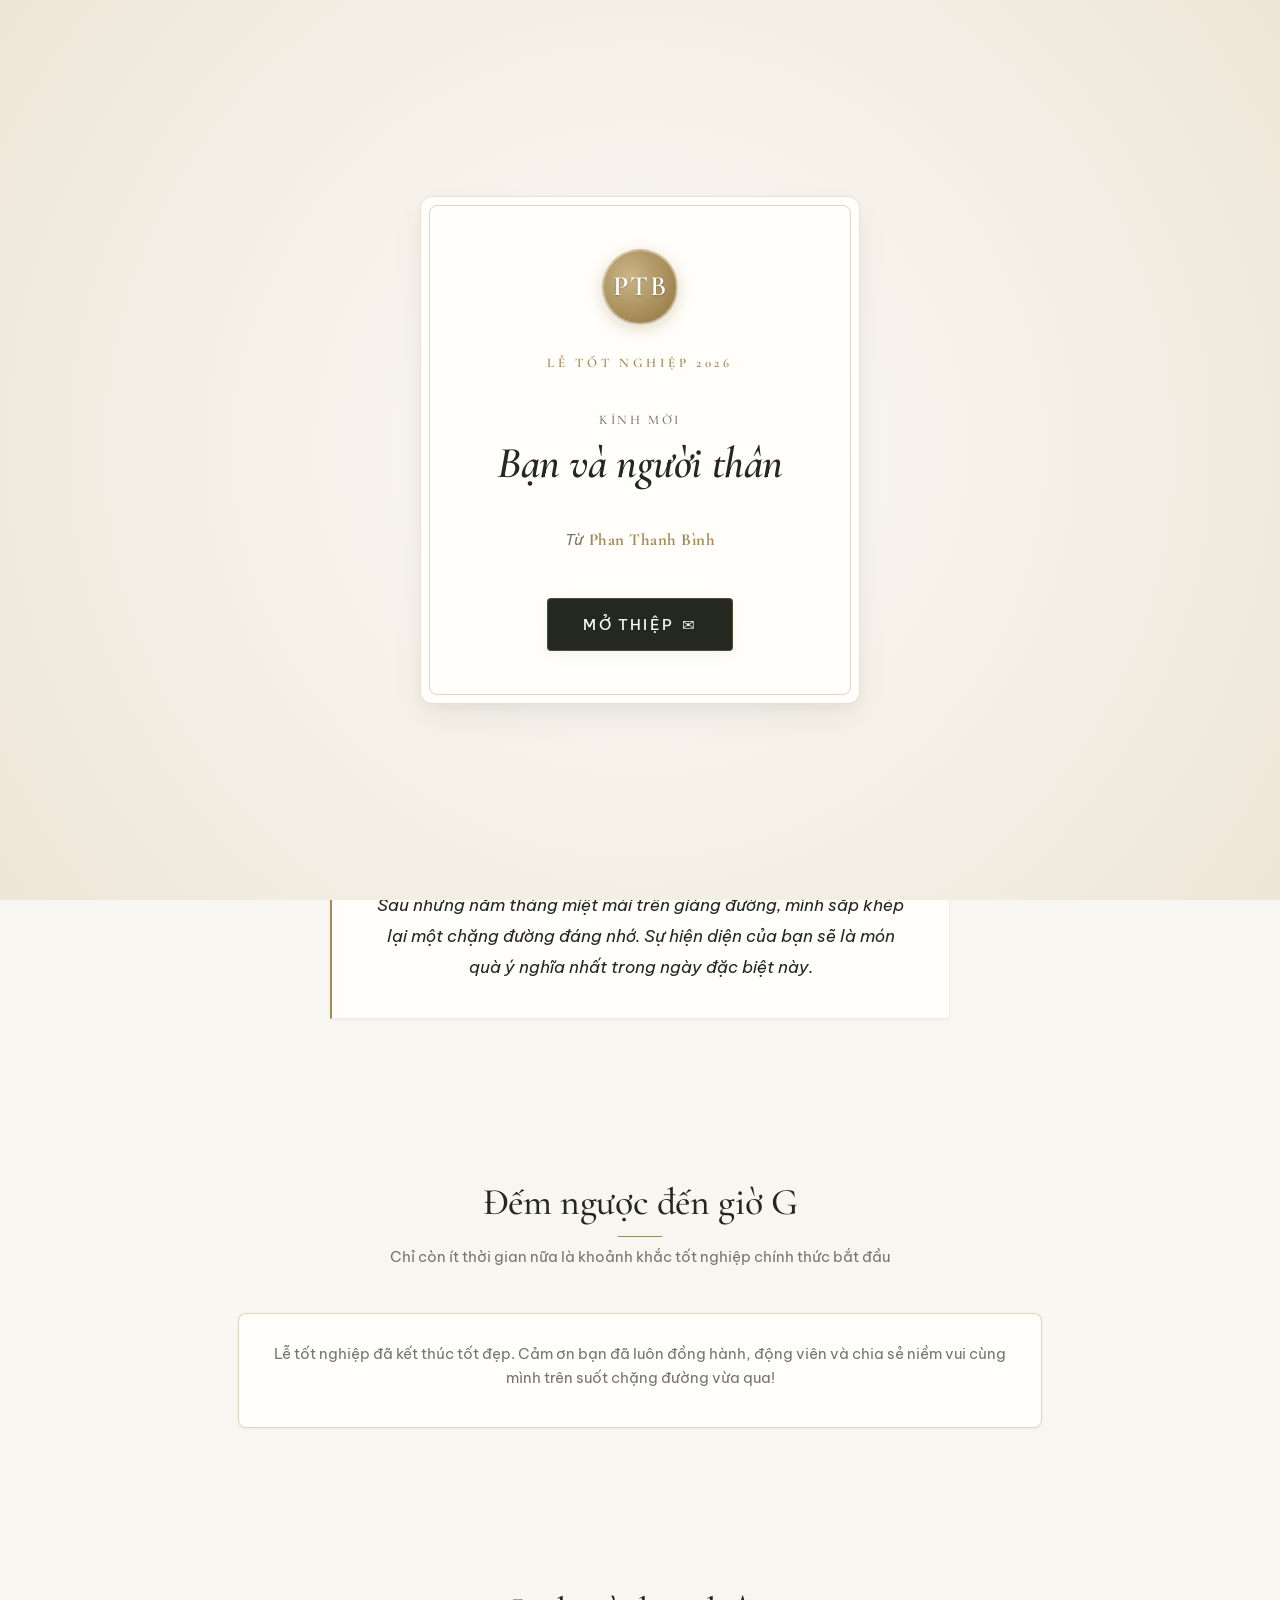
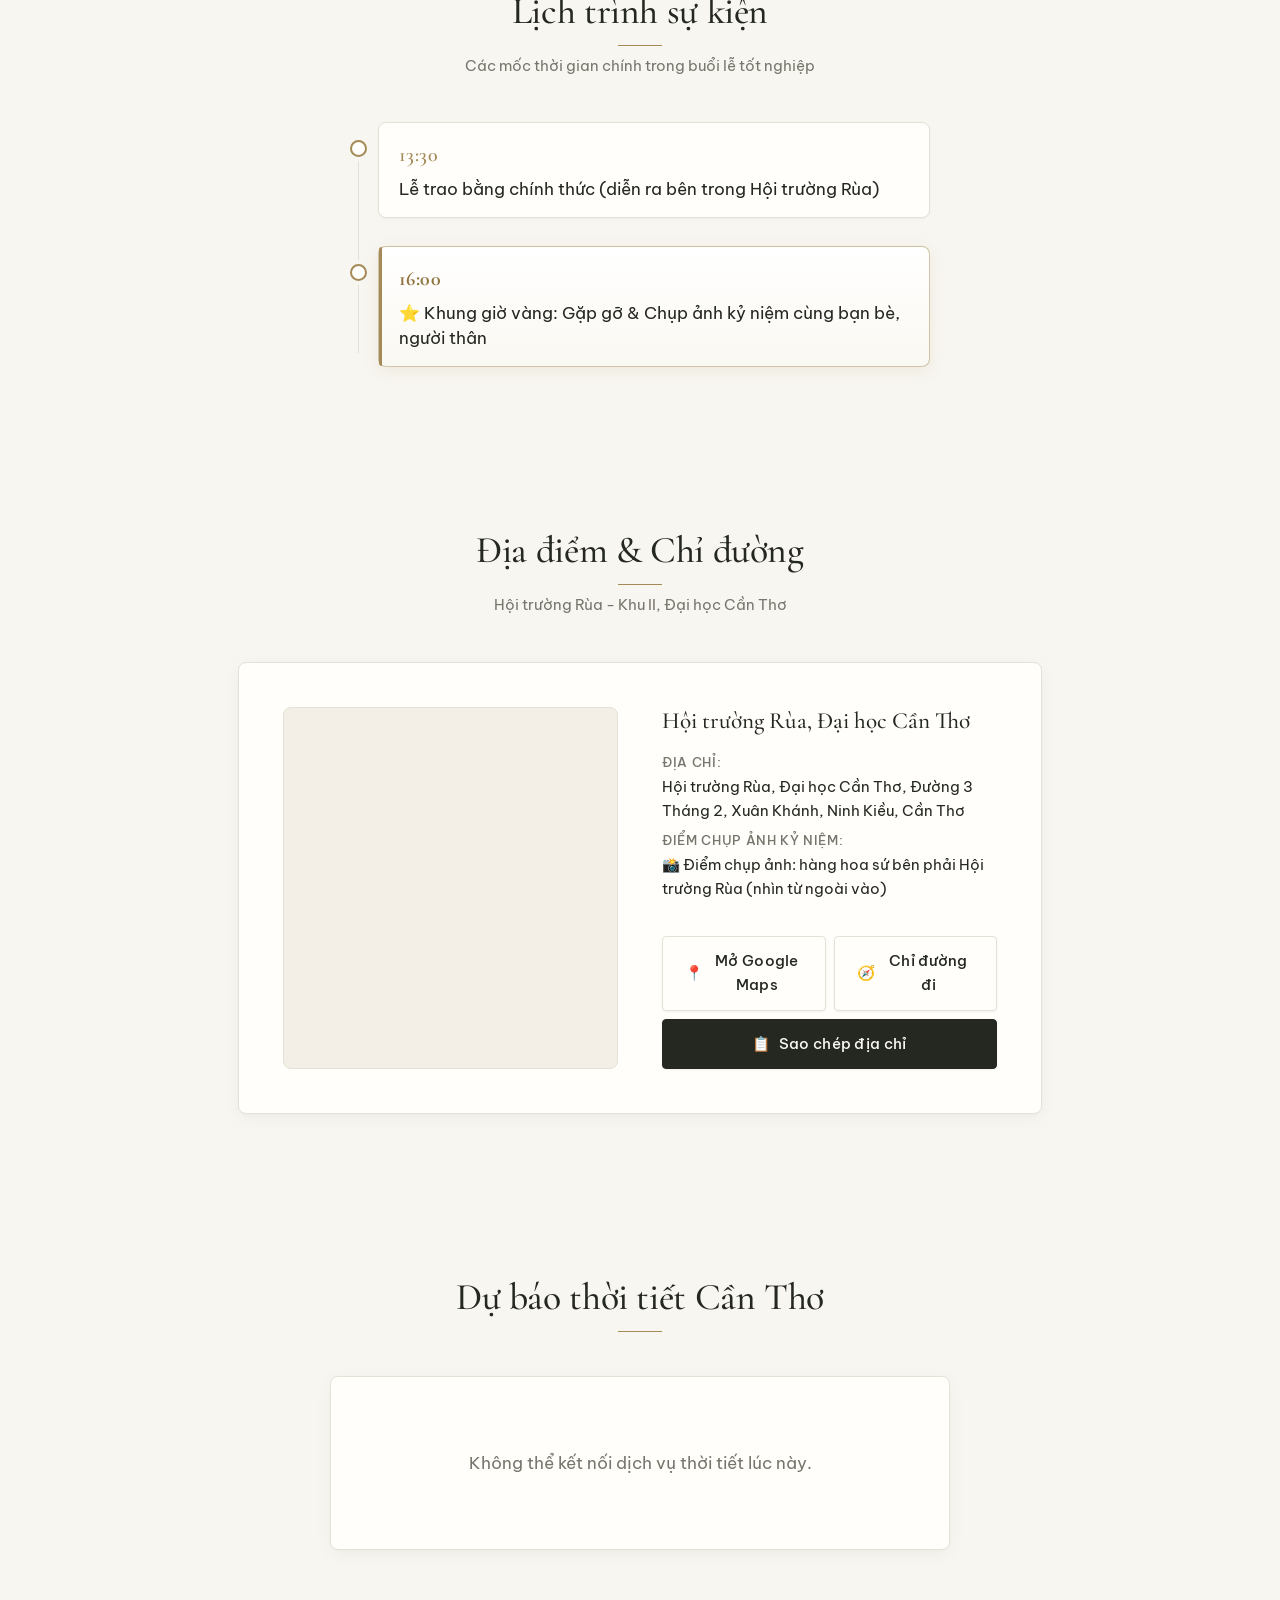
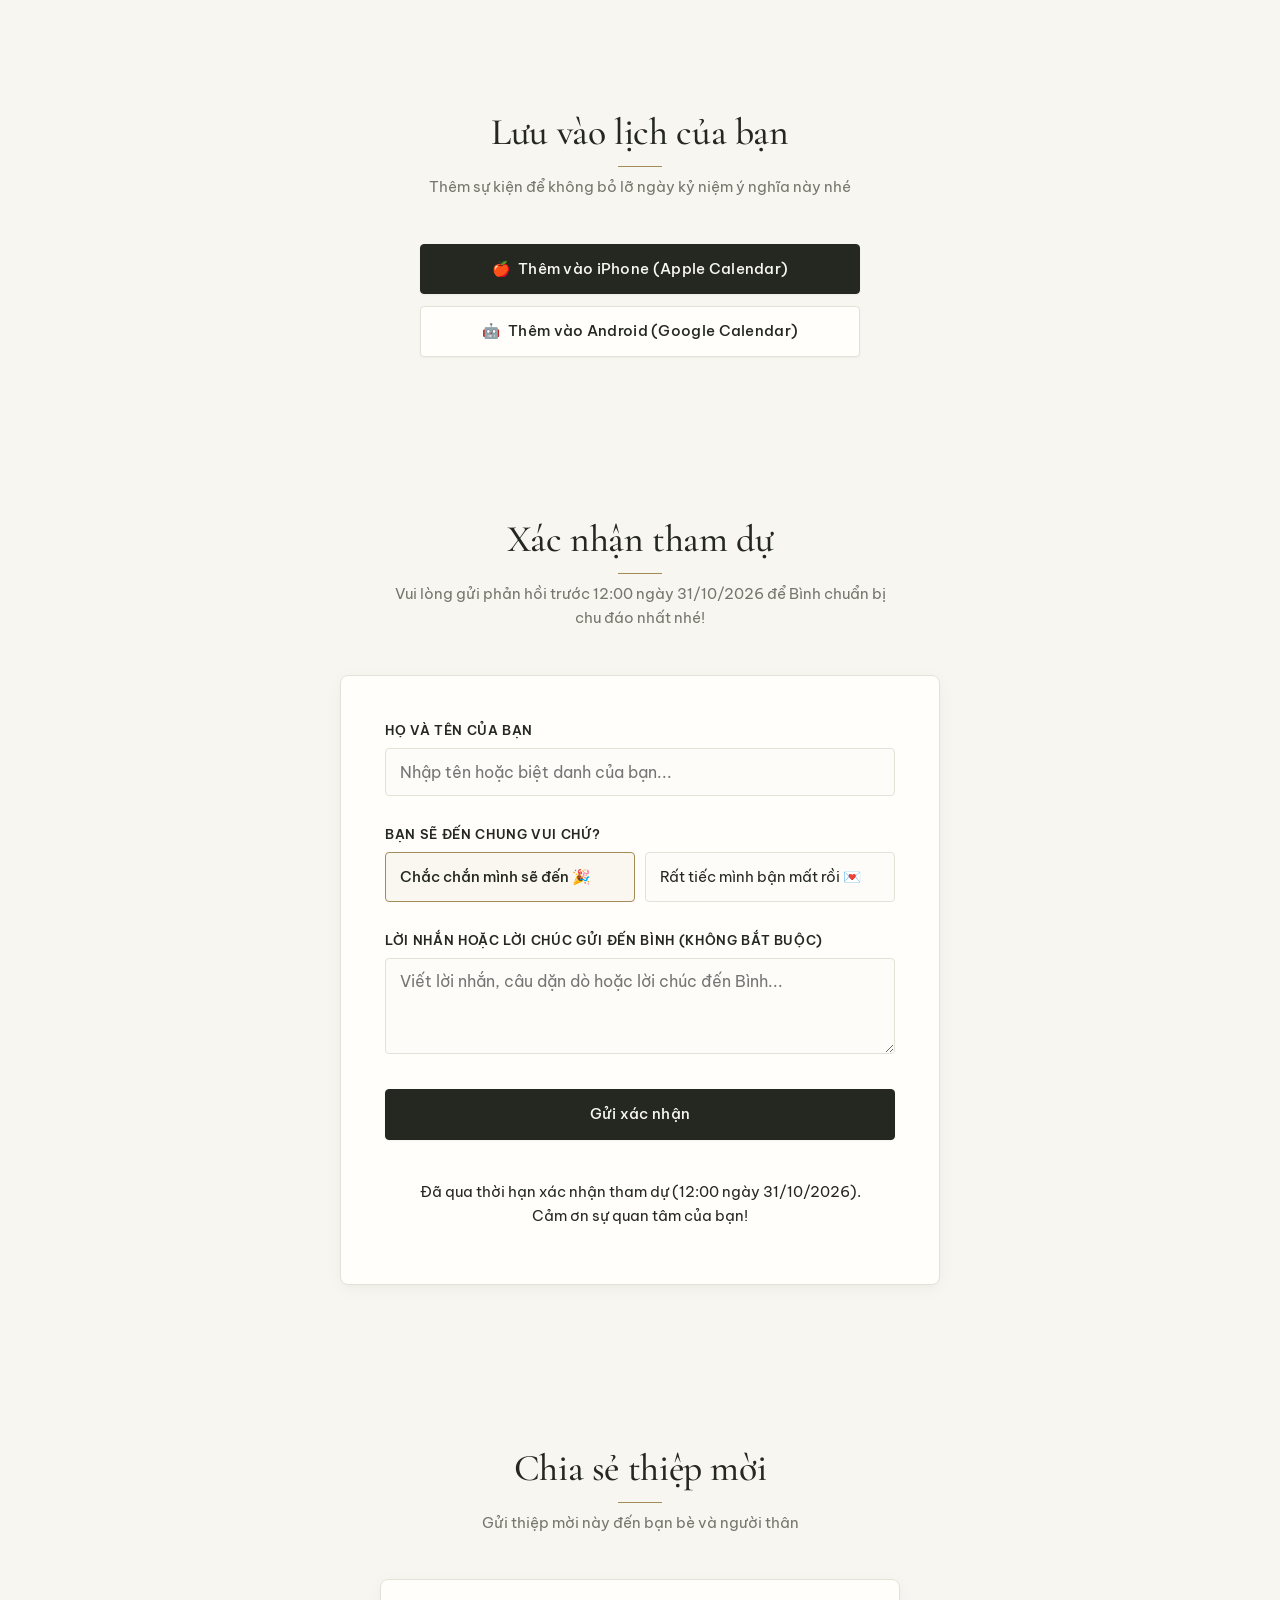
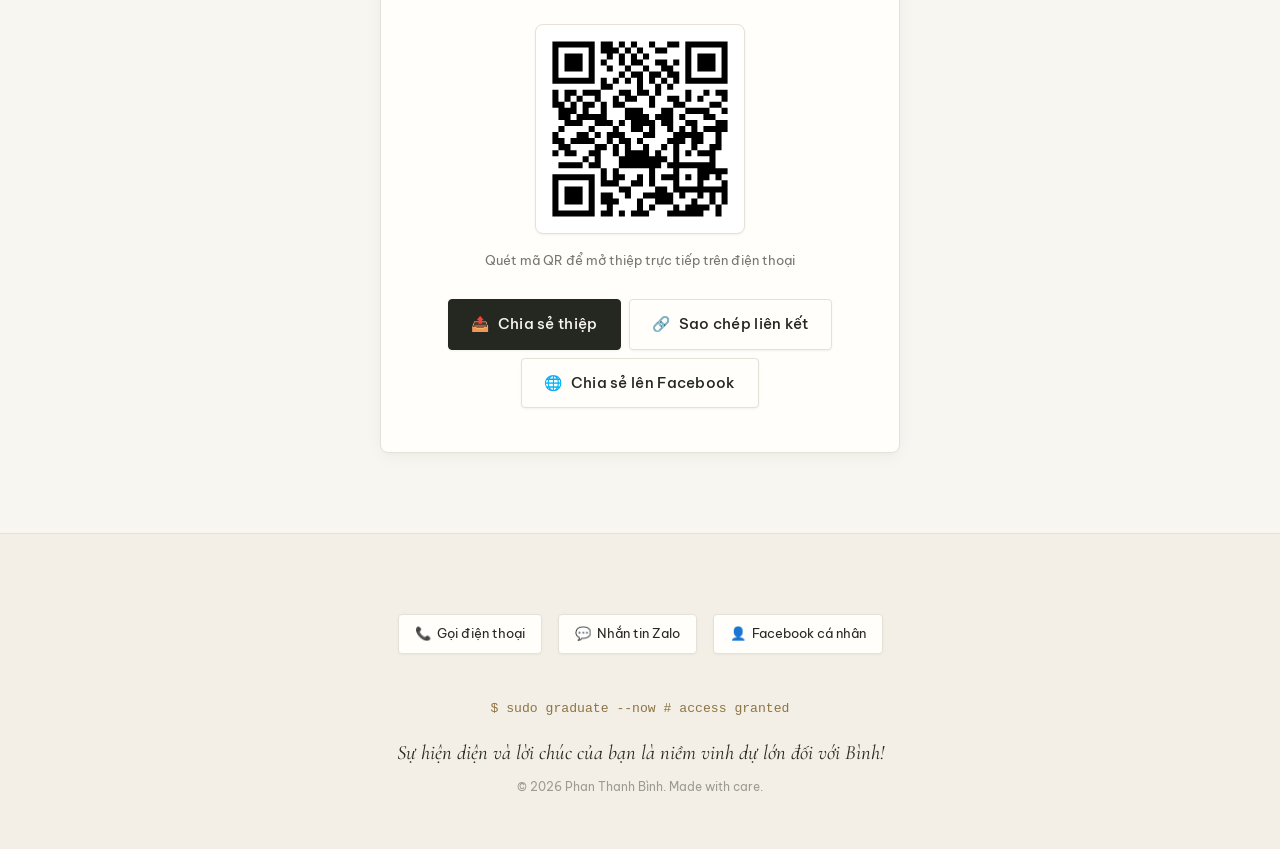
==== commit 19f9eb00: "feat: clean minimalist envelope preview image matching envelope screen" ====
--- a/index.html
+++ b/index.html
@@ -16,8 +16,8 @@
   <meta property="og:url" content="https://binhtn2026.pthanhbinh1654.workers.dev/" />
   <meta property="og:title" content="Lễ Tốt Nghiệp - Phan Thanh Bình | Đại học Cần Thơ" />
   <meta property="og:description" content="Trân trọng kính mời bạn đến tham dự Lễ Tốt Nghiệp Kỹ sư An toàn thông tin của Phan Thanh Bình vào ngày 31/10/2026." />
-  <meta property="og:image" content="https://binhtn2026.pthanhbinh1654.workers.dev/assets/img/og-cover.jpg?v=20261025" />
-  <meta property="og:image:secure_url" content="https://binhtn2026.pthanhbinh1654.workers.dev/assets/img/og-cover.jpg?v=20261025" />
+  <meta property="og:image" content="https://binhtn2026.pthanhbinh1654.workers.dev/assets/img/og-cover.jpg?v=20261025c" />
+  <meta property="og:image:secure_url" content="https://binhtn2026.pthanhbinh1654.workers.dev/assets/img/og-cover.jpg?v=20261025c" />
   <meta property="og:image:type" content="image/jpeg" />
   <meta property="og:image:width" content="1200" />
   <meta property="og:image:height" content="630" />
@@ -28,7 +28,7 @@
   <meta name="twitter:url" content="https://binhtn2026.pthanhbinh1654.workers.dev/" />
   <meta name="twitter:title" content="Lễ Tốt Nghiệp - Phan Thanh Bình | Đại học Cần Thơ" />
   <meta name="twitter:description" content="Trân trọng kính mời bạn đến tham dự Lễ Tốt Nghiệp Kỹ sư An toàn thông tin của Phan Thanh Bình vào ngày 31/10/2026." />
-  <meta name="twitter:image" content="https://binhtn2026.pthanhbinh1654.workers.dev/assets/img/og-cover.jpg?v=20261025" />
+  <meta name="twitter:image" content="https://binhtn2026.pthanhbinh1654.workers.dev/assets/img/og-cover.jpg?v=20261025c" />
 
   <!-- Favicon (Inline Editorial Ivory & Gold Shield Monogram) -->
   <link rel="icon" type="image/svg+xml" href="data:image/svg+xml,%3Csvg xmlns='http://www.w3.org/2000/svg' viewBox='0 0 100 100'%3E%3Crect width='100' height='100' rx='16' fill='%23F8F6F1' stroke='%23E6E1D6' stroke-width='2'/%3E%3Cpath d='M50 14 L80 26 V52 C80 70 50 86 50 86 C50 86 20 70 20 52 V26 Z' fill='%23FFFEFA' stroke='%23A48A57' stroke-width='3.5'/%3E%3Ctext x='50' y='57' font-family='Georgia, serif' font-size='24' font-weight='bold' fill='%23252820' text-anchor='middle'%3EPTB%3C/text%3E%3C/svg%3E" />
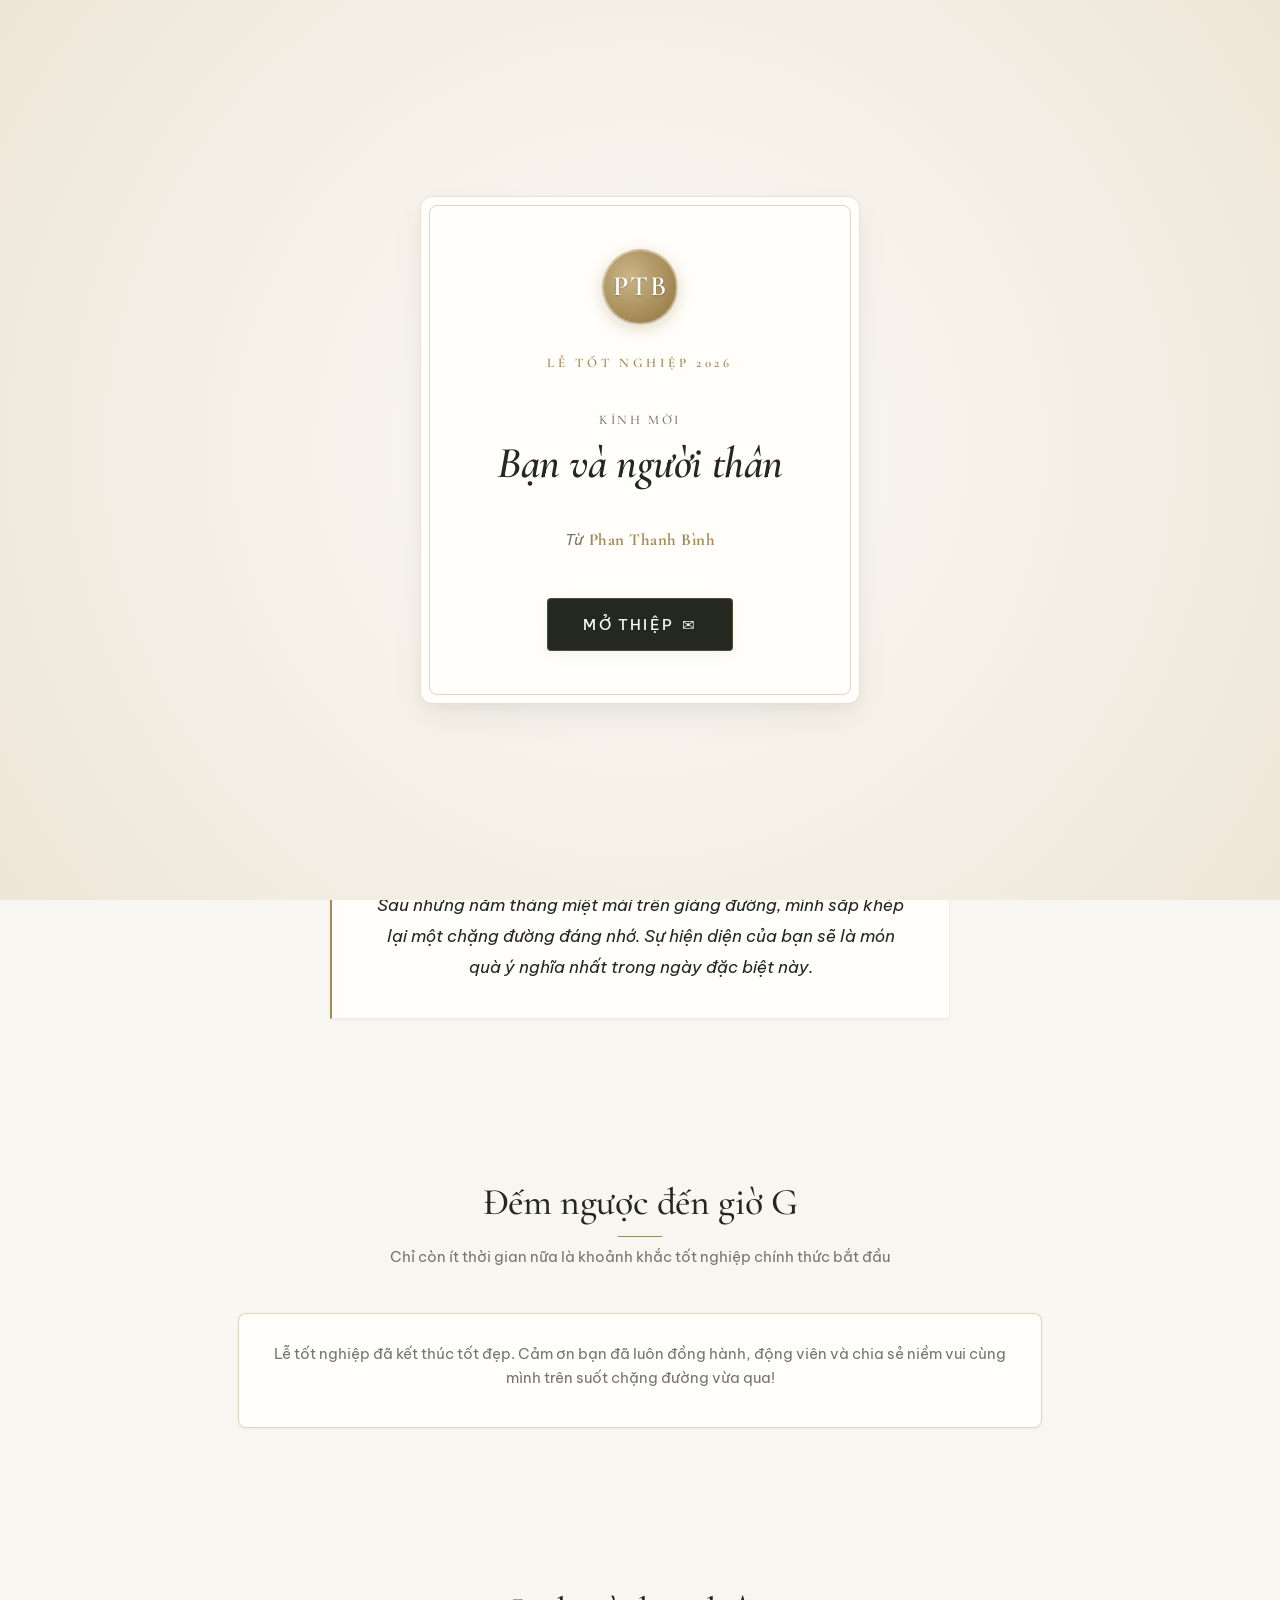
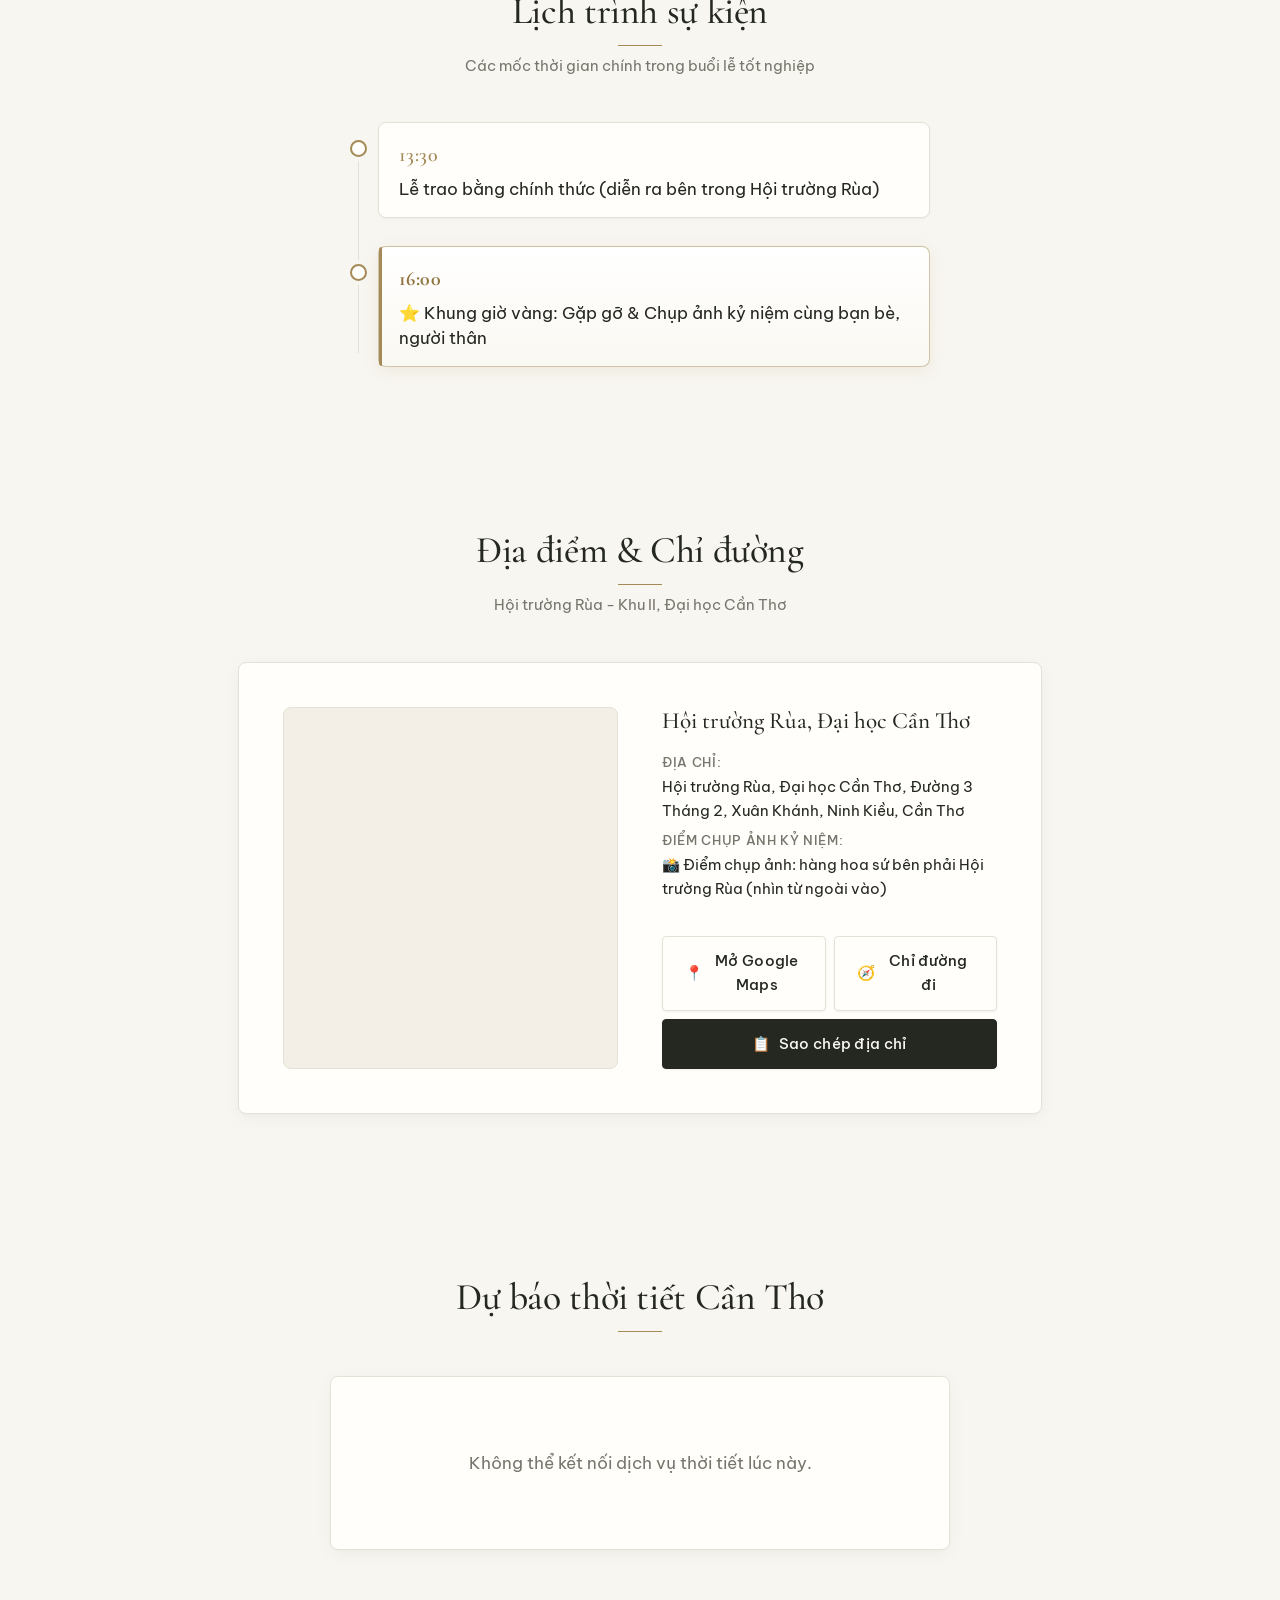
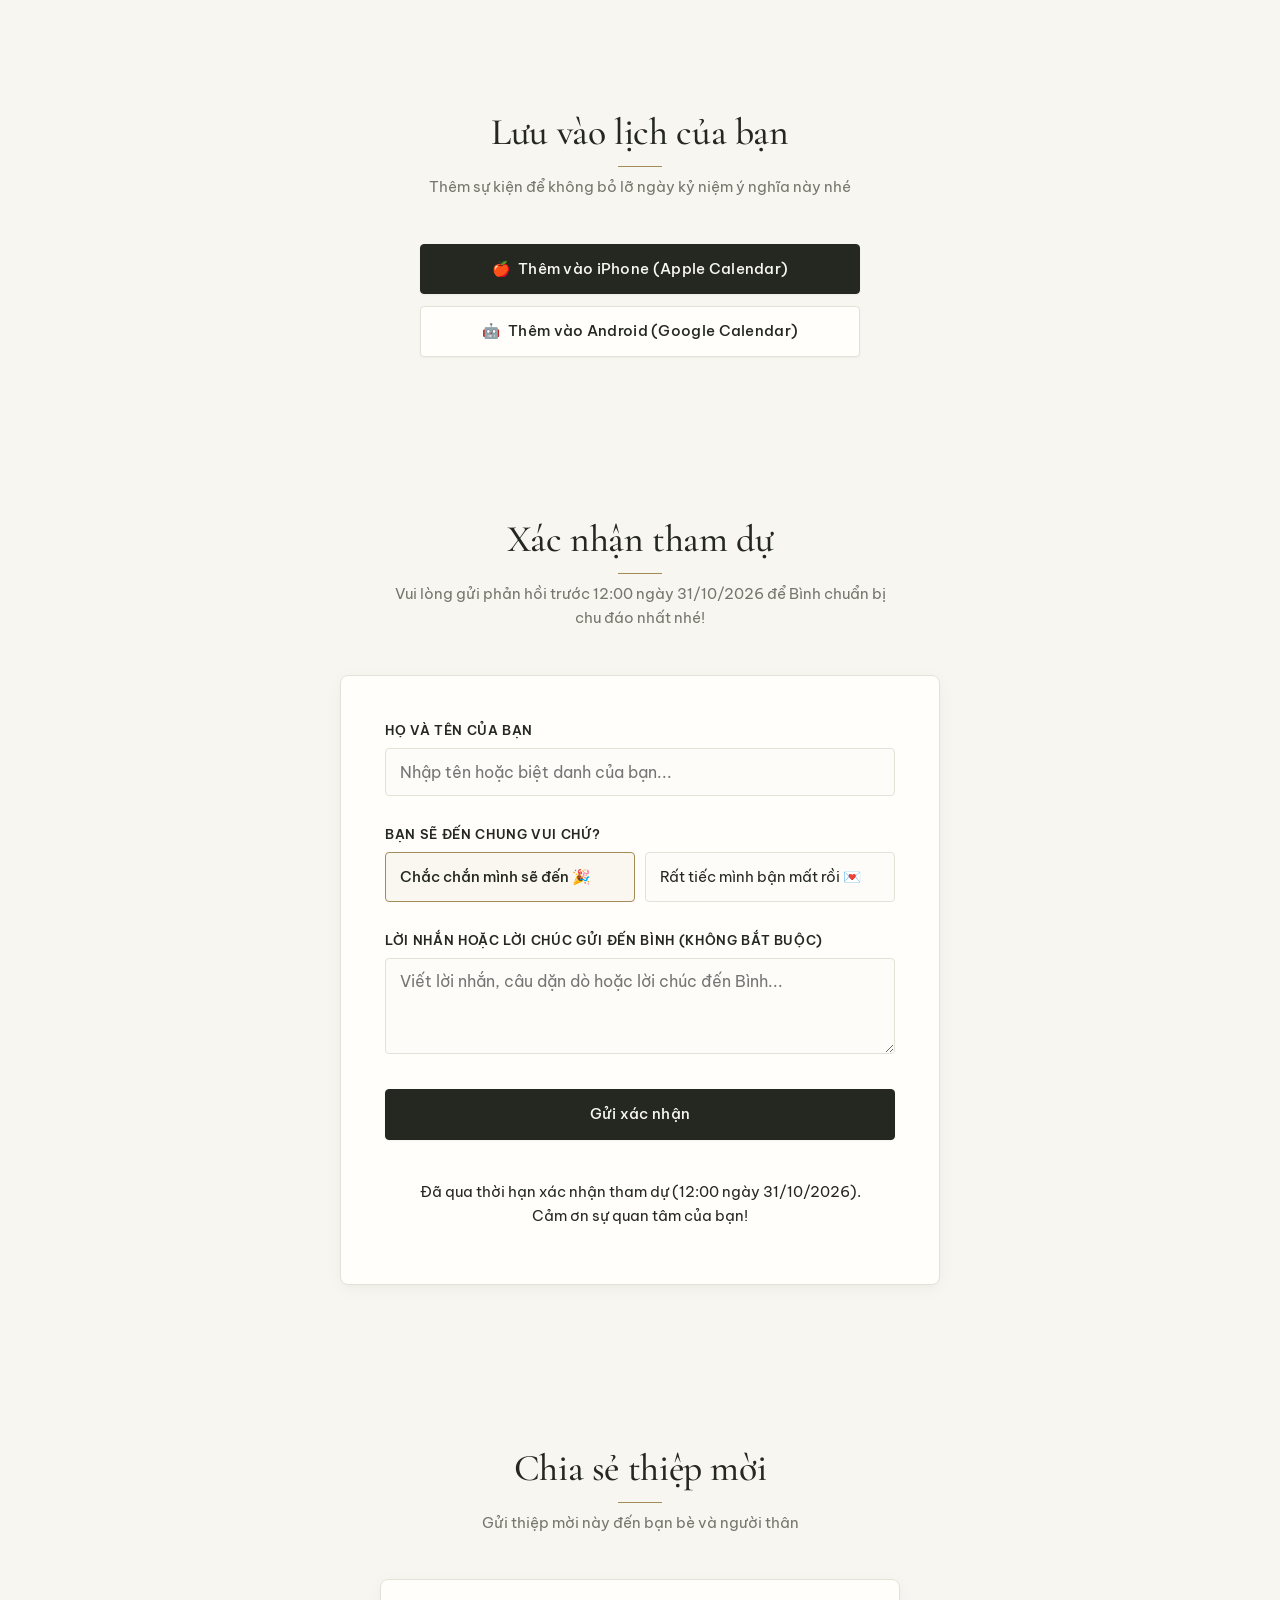
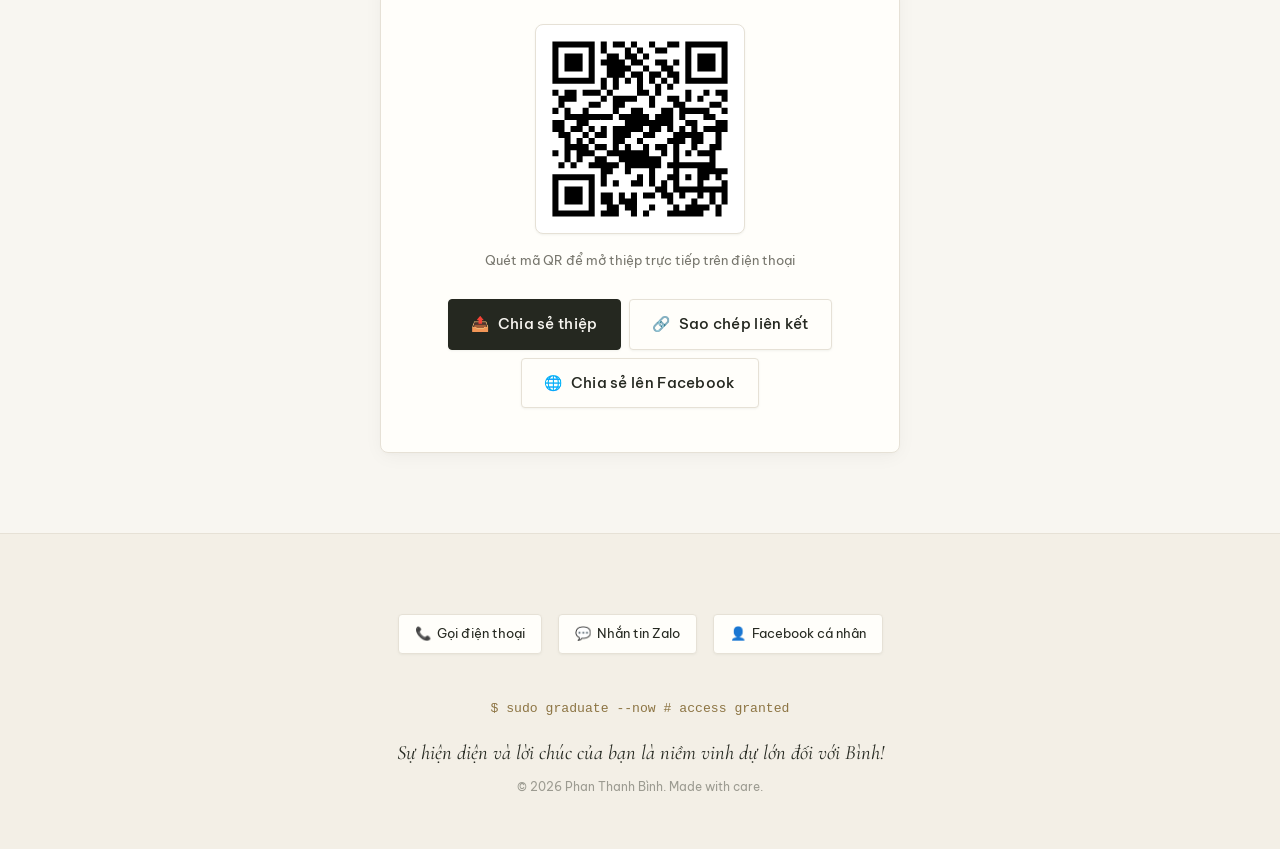
==== commit 3a86c392: "feat: native HTML5 background audio playback to prevent mobile video redirects" ====
--- a/index.html
+++ b/index.html
@@ -396,8 +396,10 @@
     <span class="music-icon" aria-hidden="true">♪</span>
   </button>
 
-  <!-- Hidden YouTube Player Container -->
-  <div id="yt-player" style="position: absolute; width: 1px; height: 1px; left: -9999px; top: -9999px;" aria-hidden="true"></div>
+  <!-- Background Music Audio (Native HTML5 Audio - Zero External Video Popup) -->
+  <audio id="bg-audio" preload="none" loop playsinline webkit-playsinline>
+    <source src="assets/audio/thanh-xuan.m4a" type="audio/mp4" />
+  </audio>
 
   <!-- Toast Notification -->
   <div id="toast" class="toast-notification toast" role="status" aria-live="polite"></div>
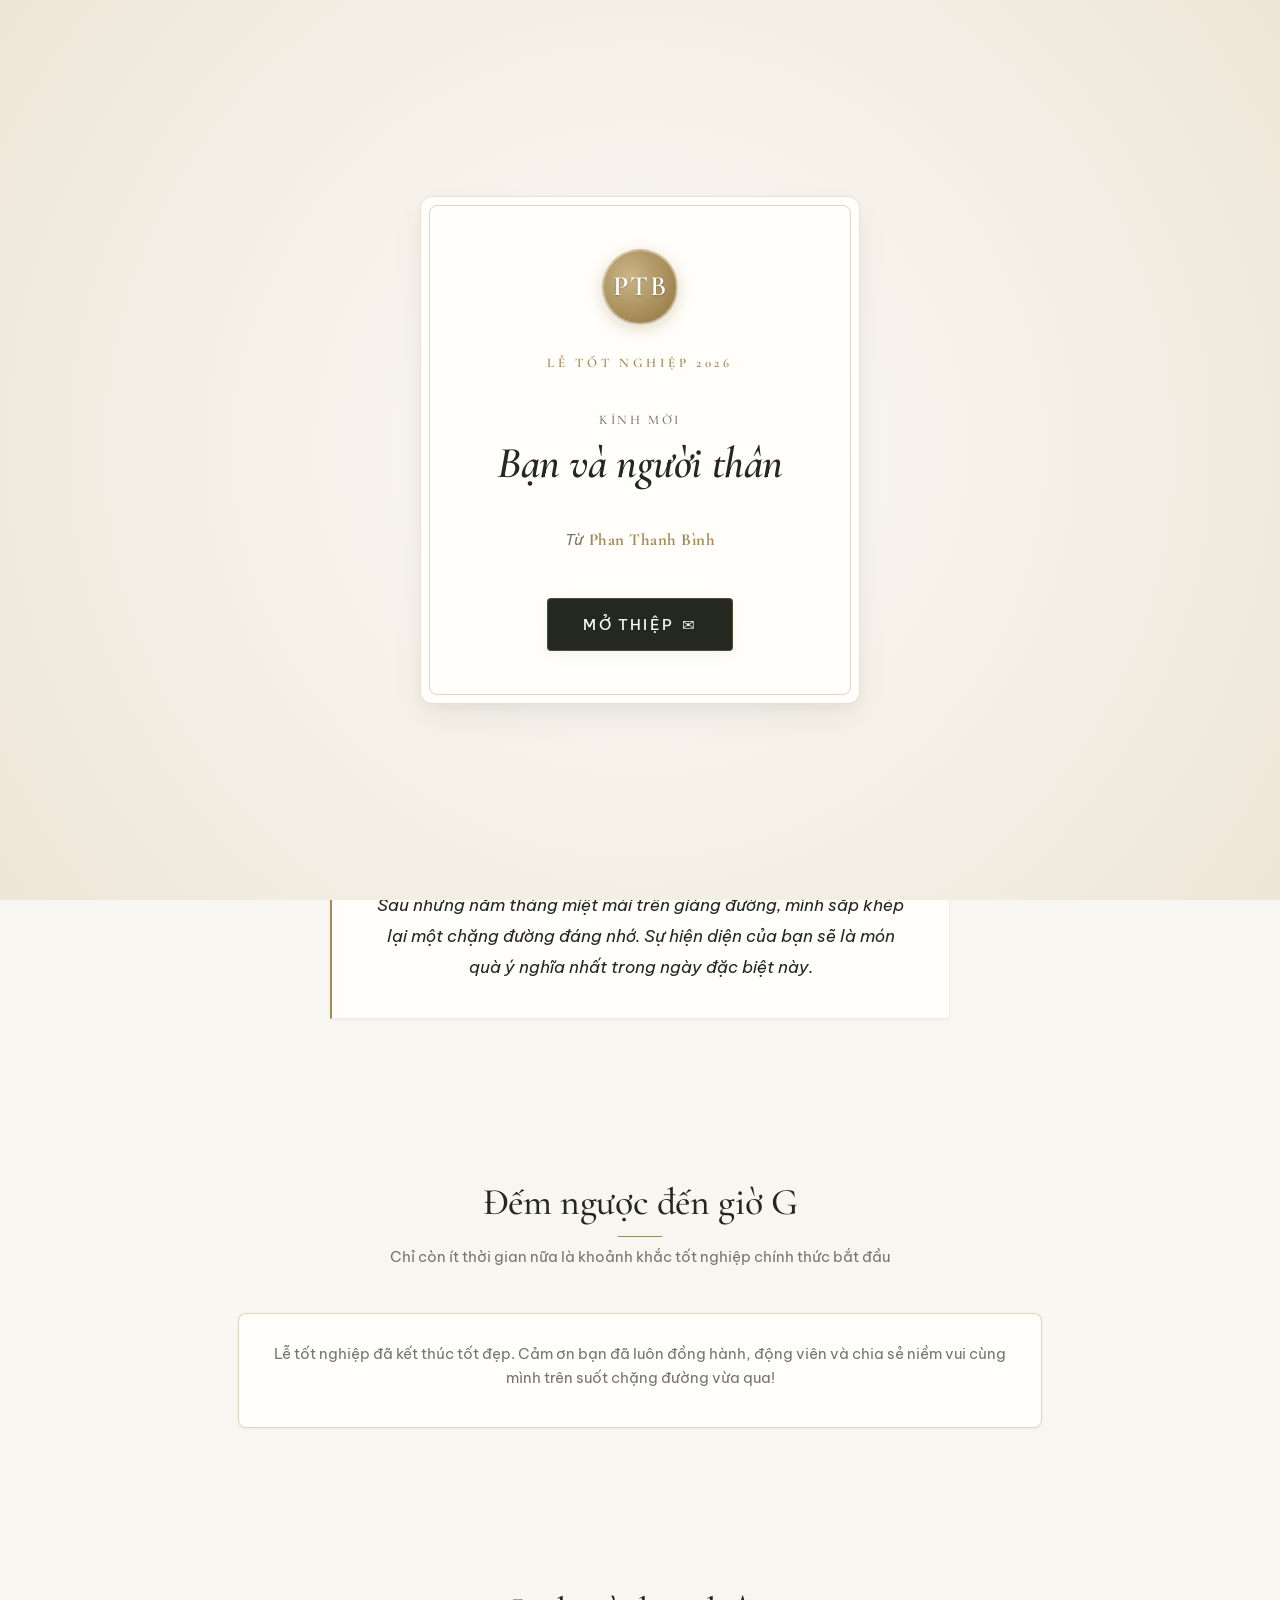
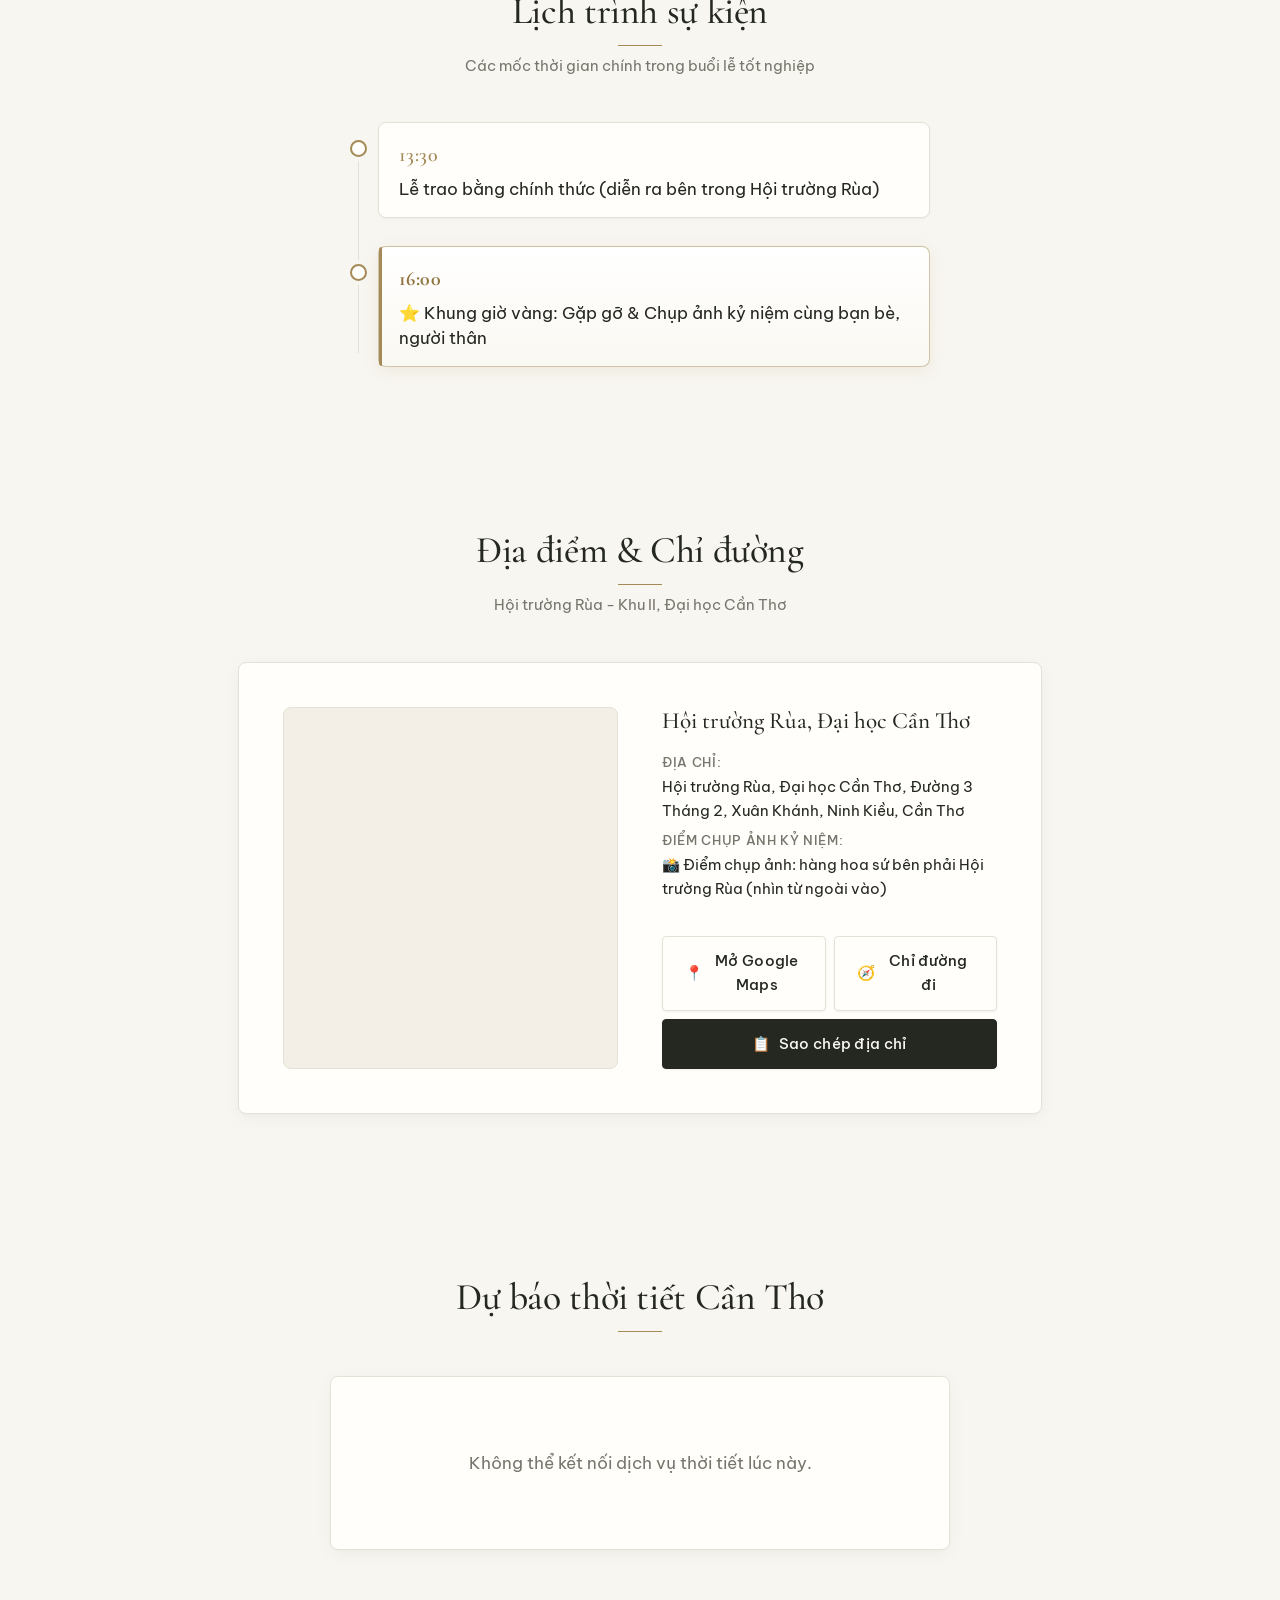
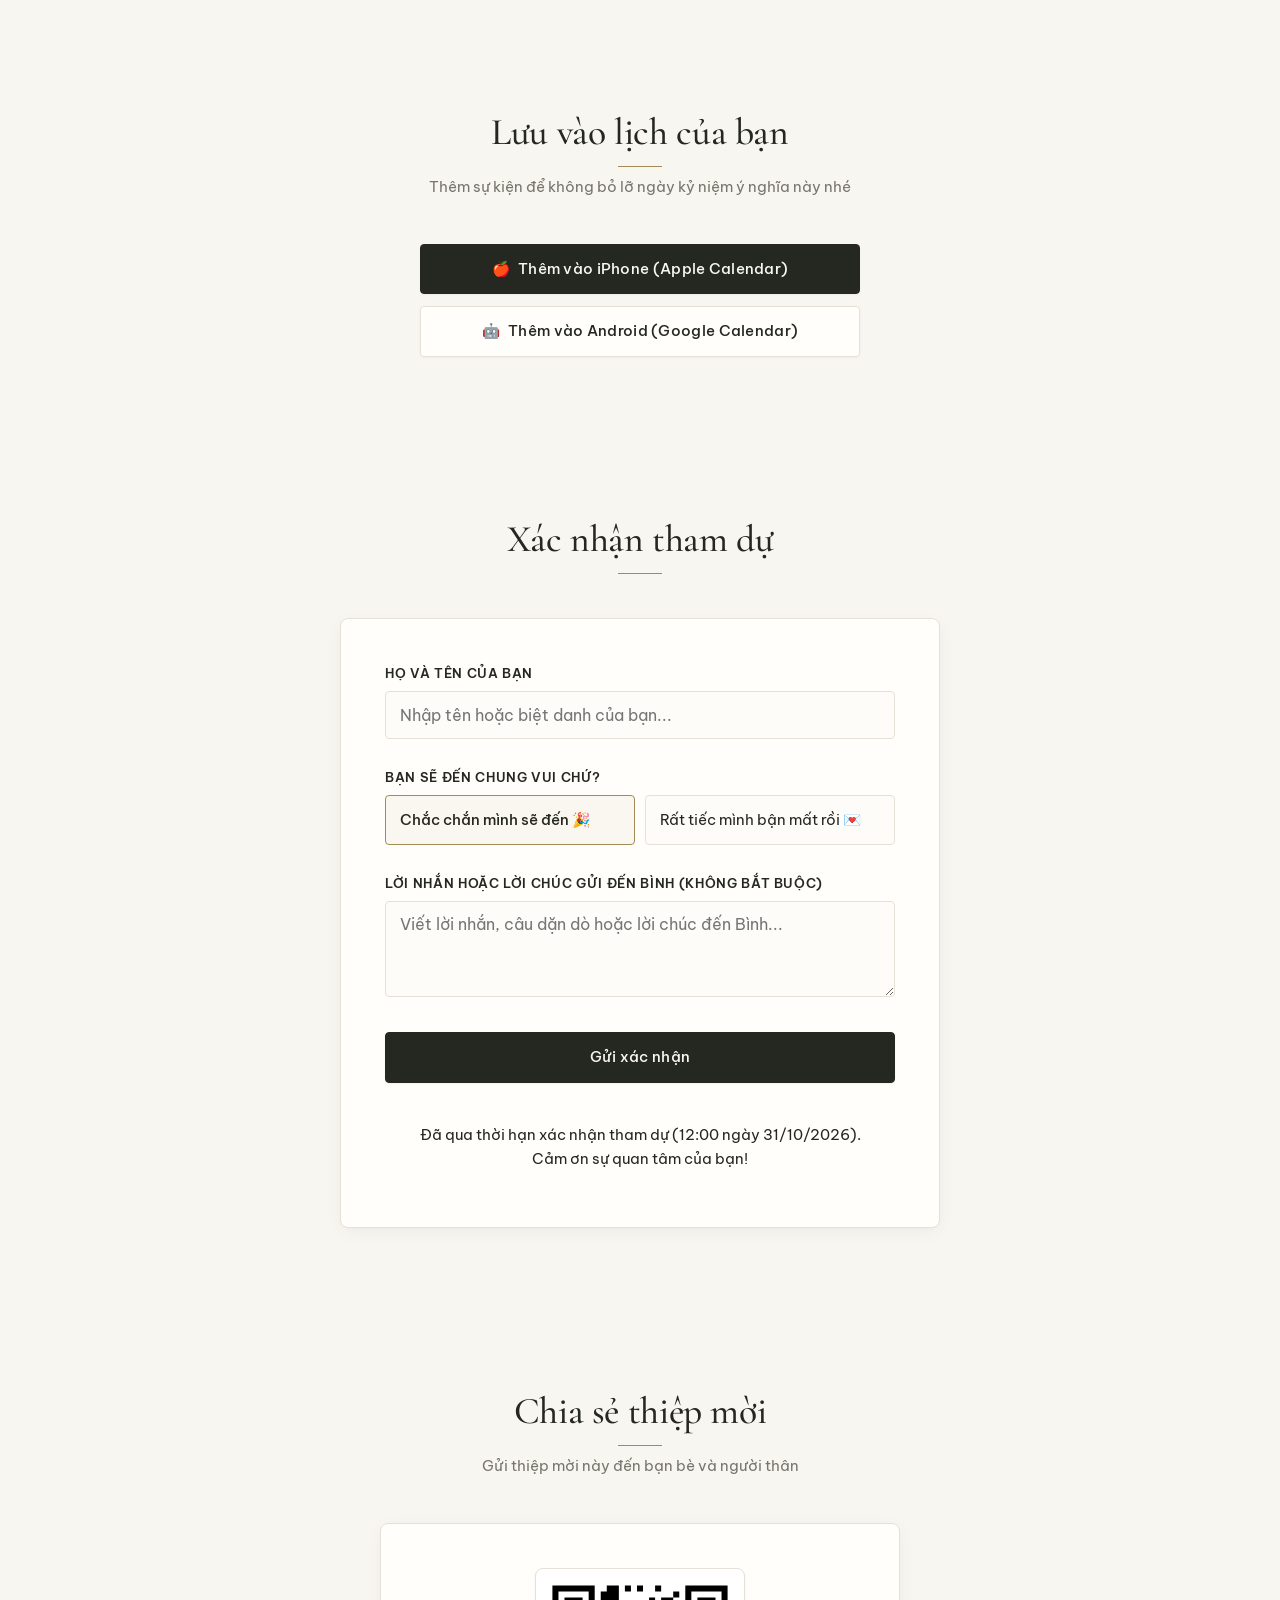
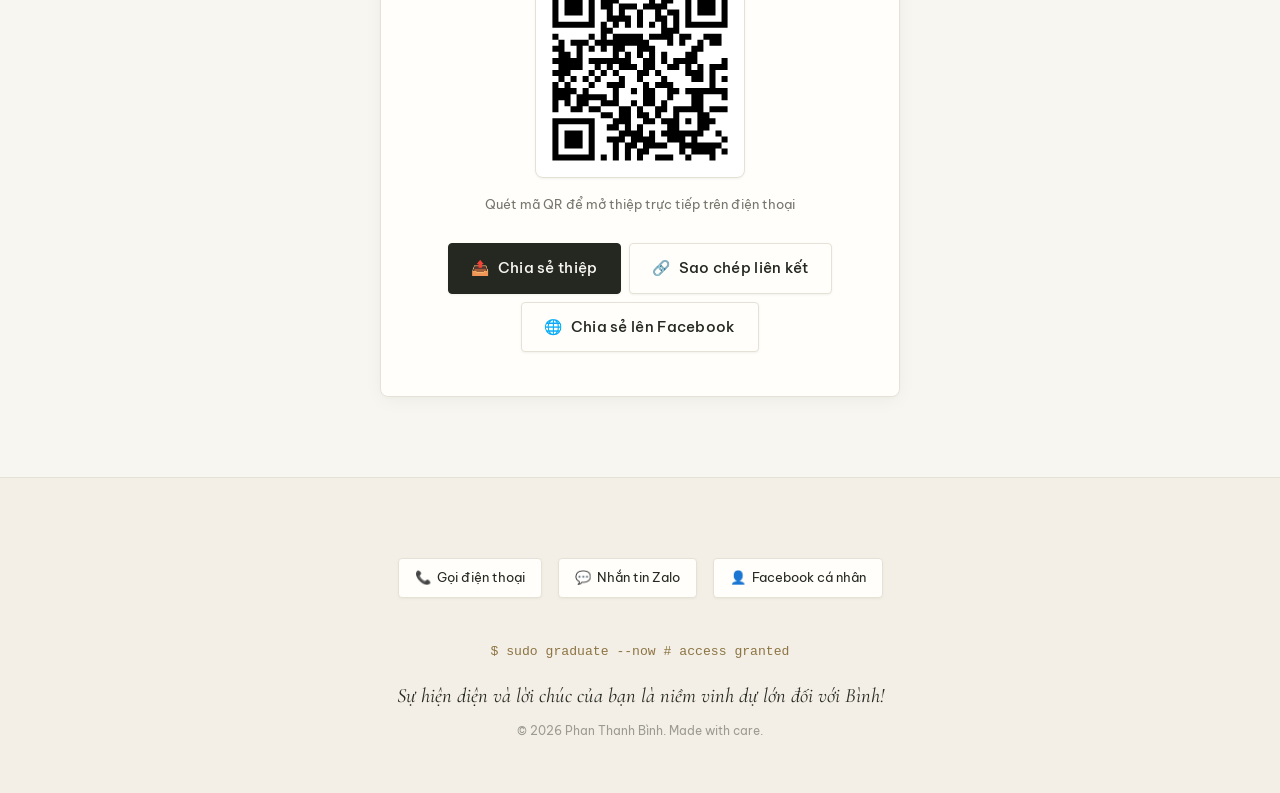
==== commit 017e5ba1: "fix: universal webcal for iOS browsers, reliable mp3 audio playback, and remove rsvp deadline subtit" ====
--- a/index.html
+++ b/index.html
@@ -288,7 +288,6 @@
         <div class="section-header fade-up">
           <h2 id="rsvp-title" class="section-title" data-i18n="rsvp.title">Xác nhận tham dự</h2>
           <div class="section-divider"></div>
-          <p class="section-subtitle" data-i18n="rsvp.subtitle">Vui lòng gửi phản hồi trước 12:00 ngày 31/10/2026 để Bình chuẩn bị chu đáo nhất nhé!</p>
         </div>
 
         <div class="card rsvp-form-container fade-up">
@@ -397,8 +396,8 @@
   </button>
 
   <!-- Background Music Audio (Native HTML5 Audio - Zero External Video Popup) -->
-  <audio id="bg-audio" preload="none" loop playsinline webkit-playsinline>
-    <source src="assets/audio/thanh-xuan.m4a" type="audio/mp4" />
+  <audio id="bg-audio" src="assets/audio/thanh-xuan.mp3" preload="auto" loop playsinline webkit-playsinline>
+    <source src="assets/audio/thanh-xuan.mp3" type="audio/mpeg" />
   </audio>
 
   <!-- Toast Notification -->
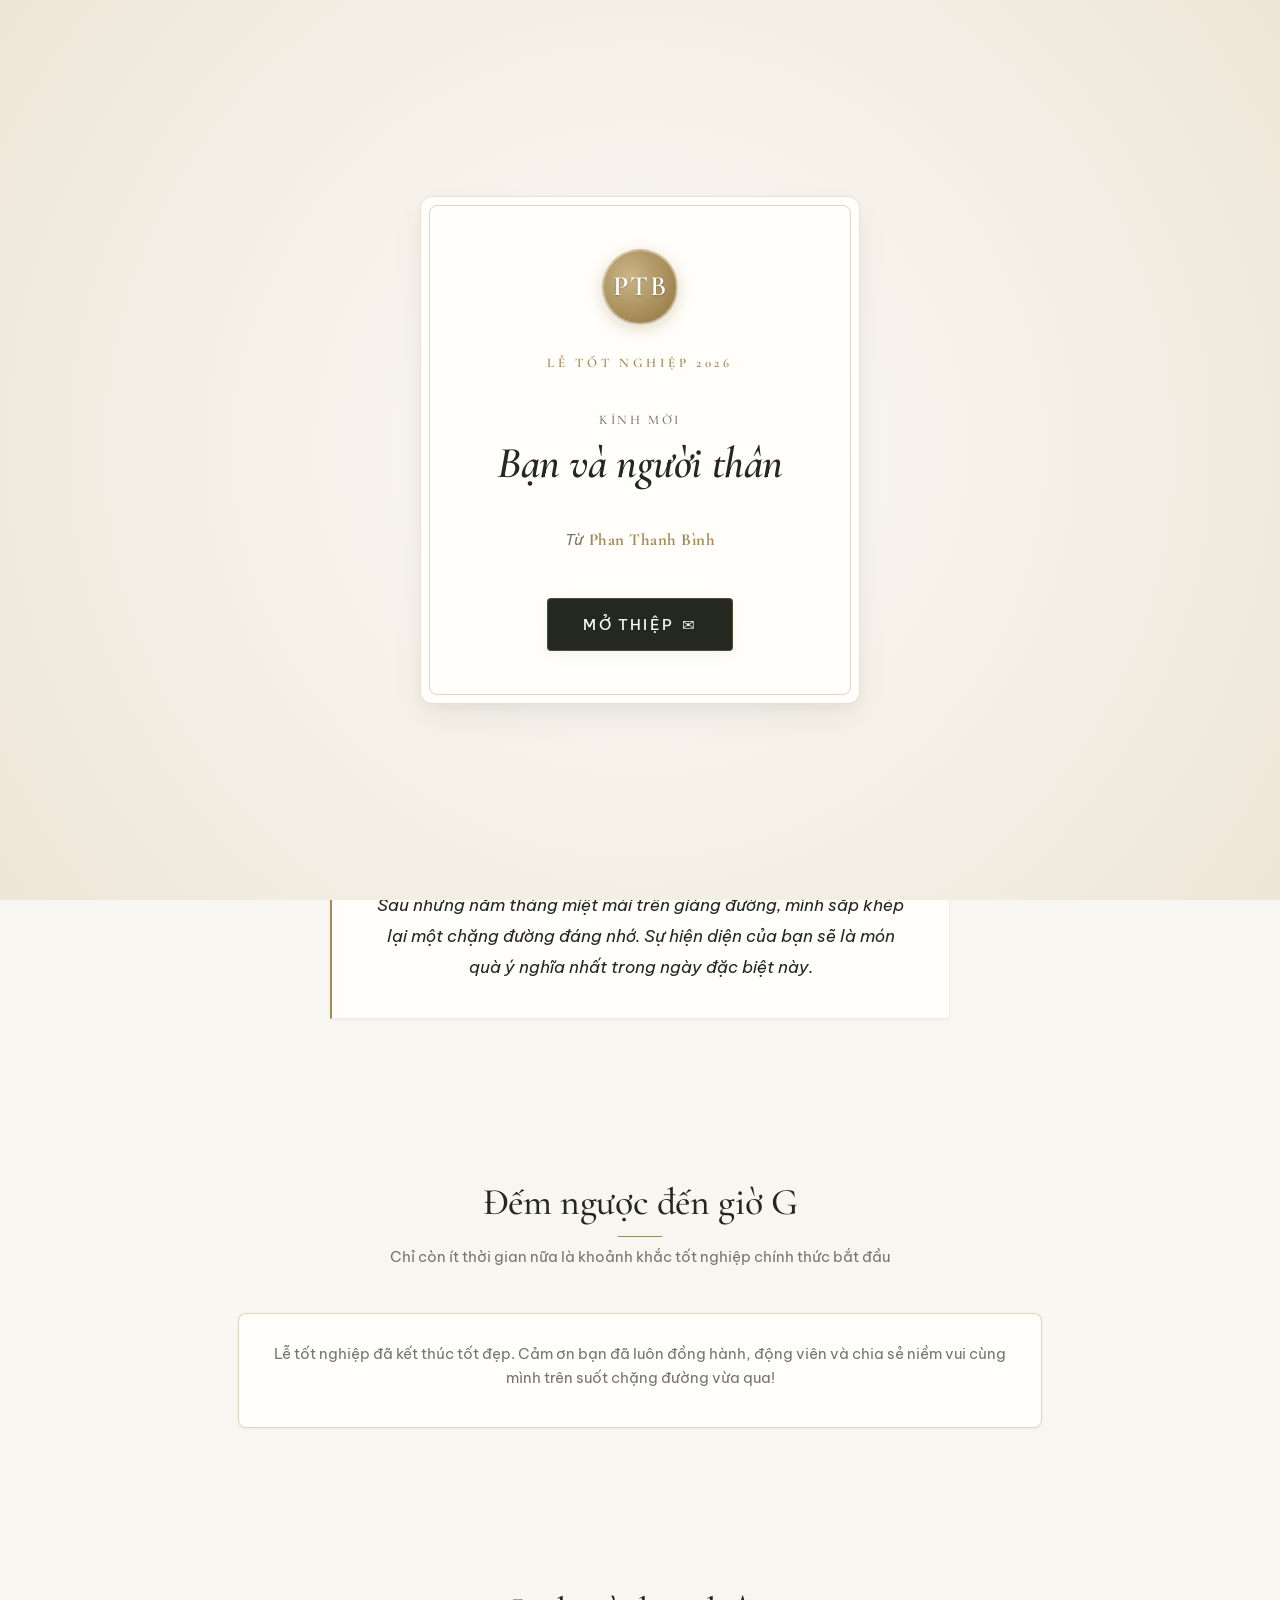
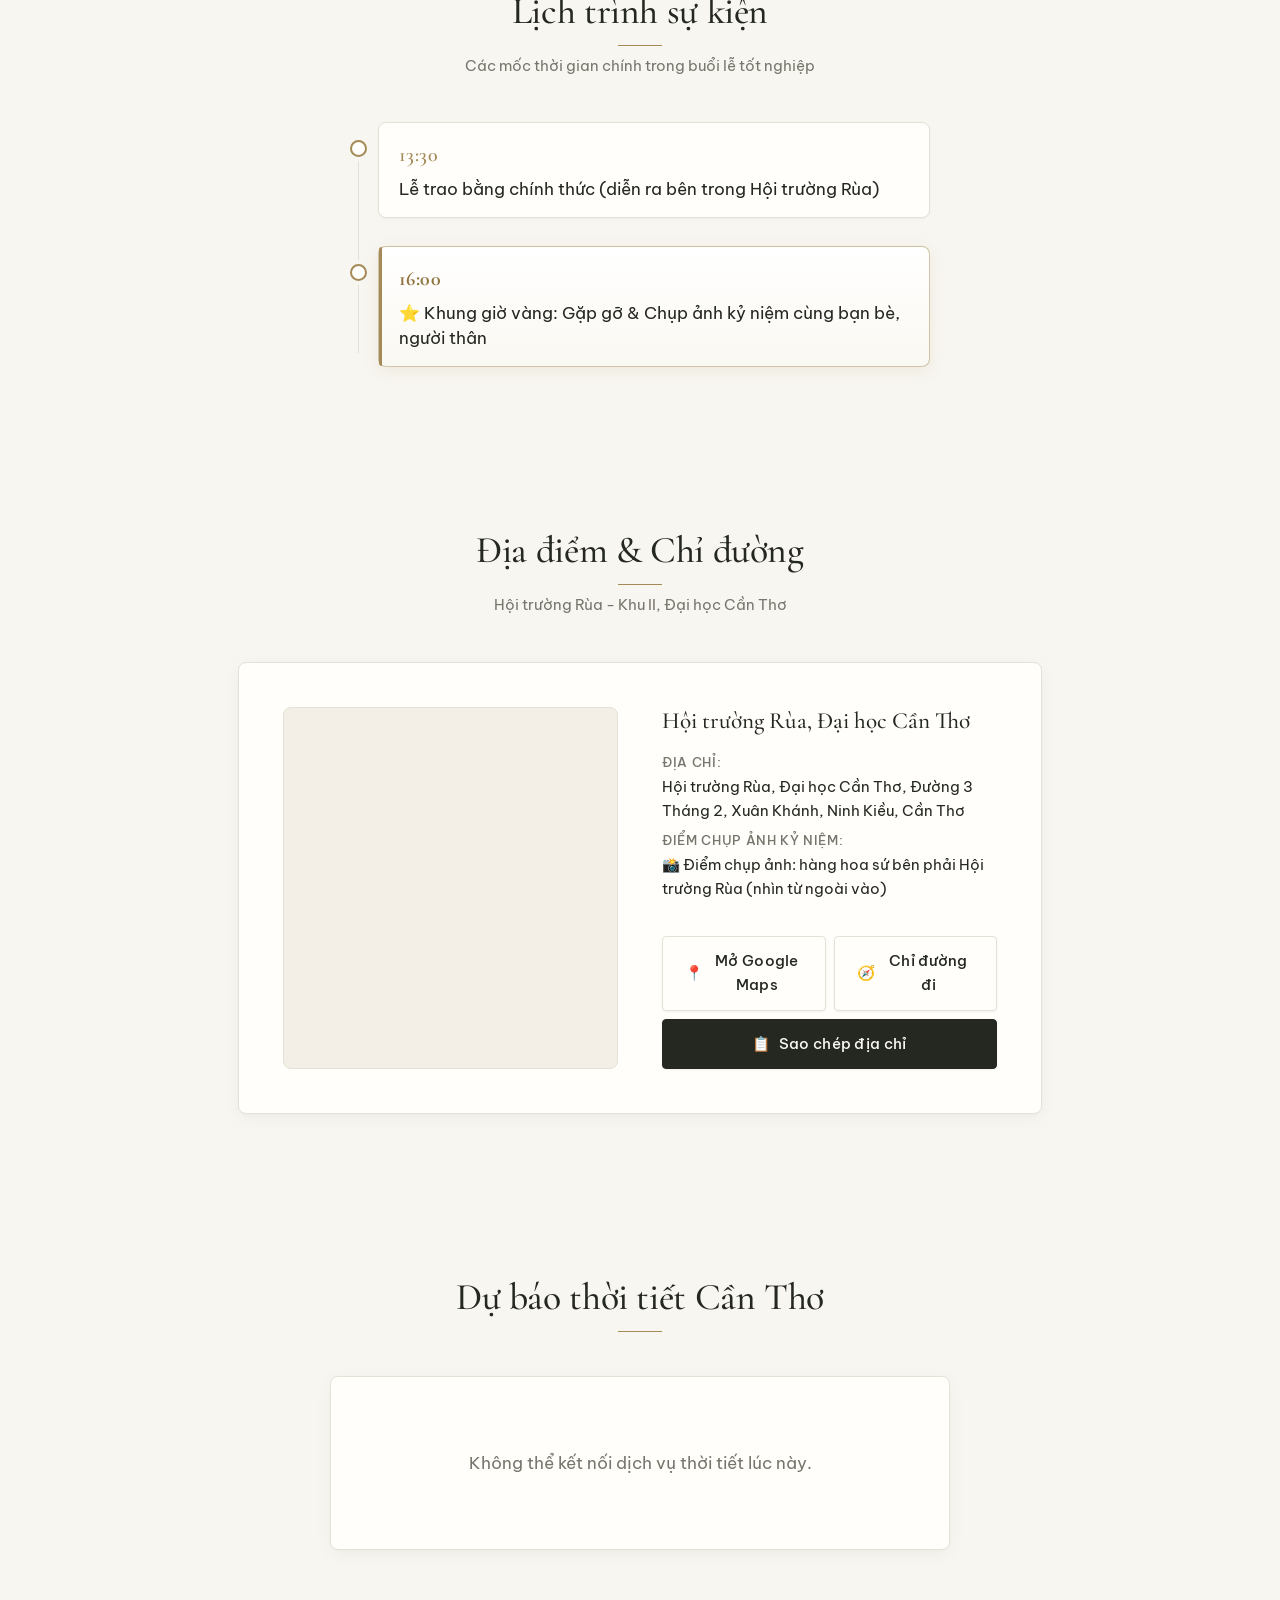
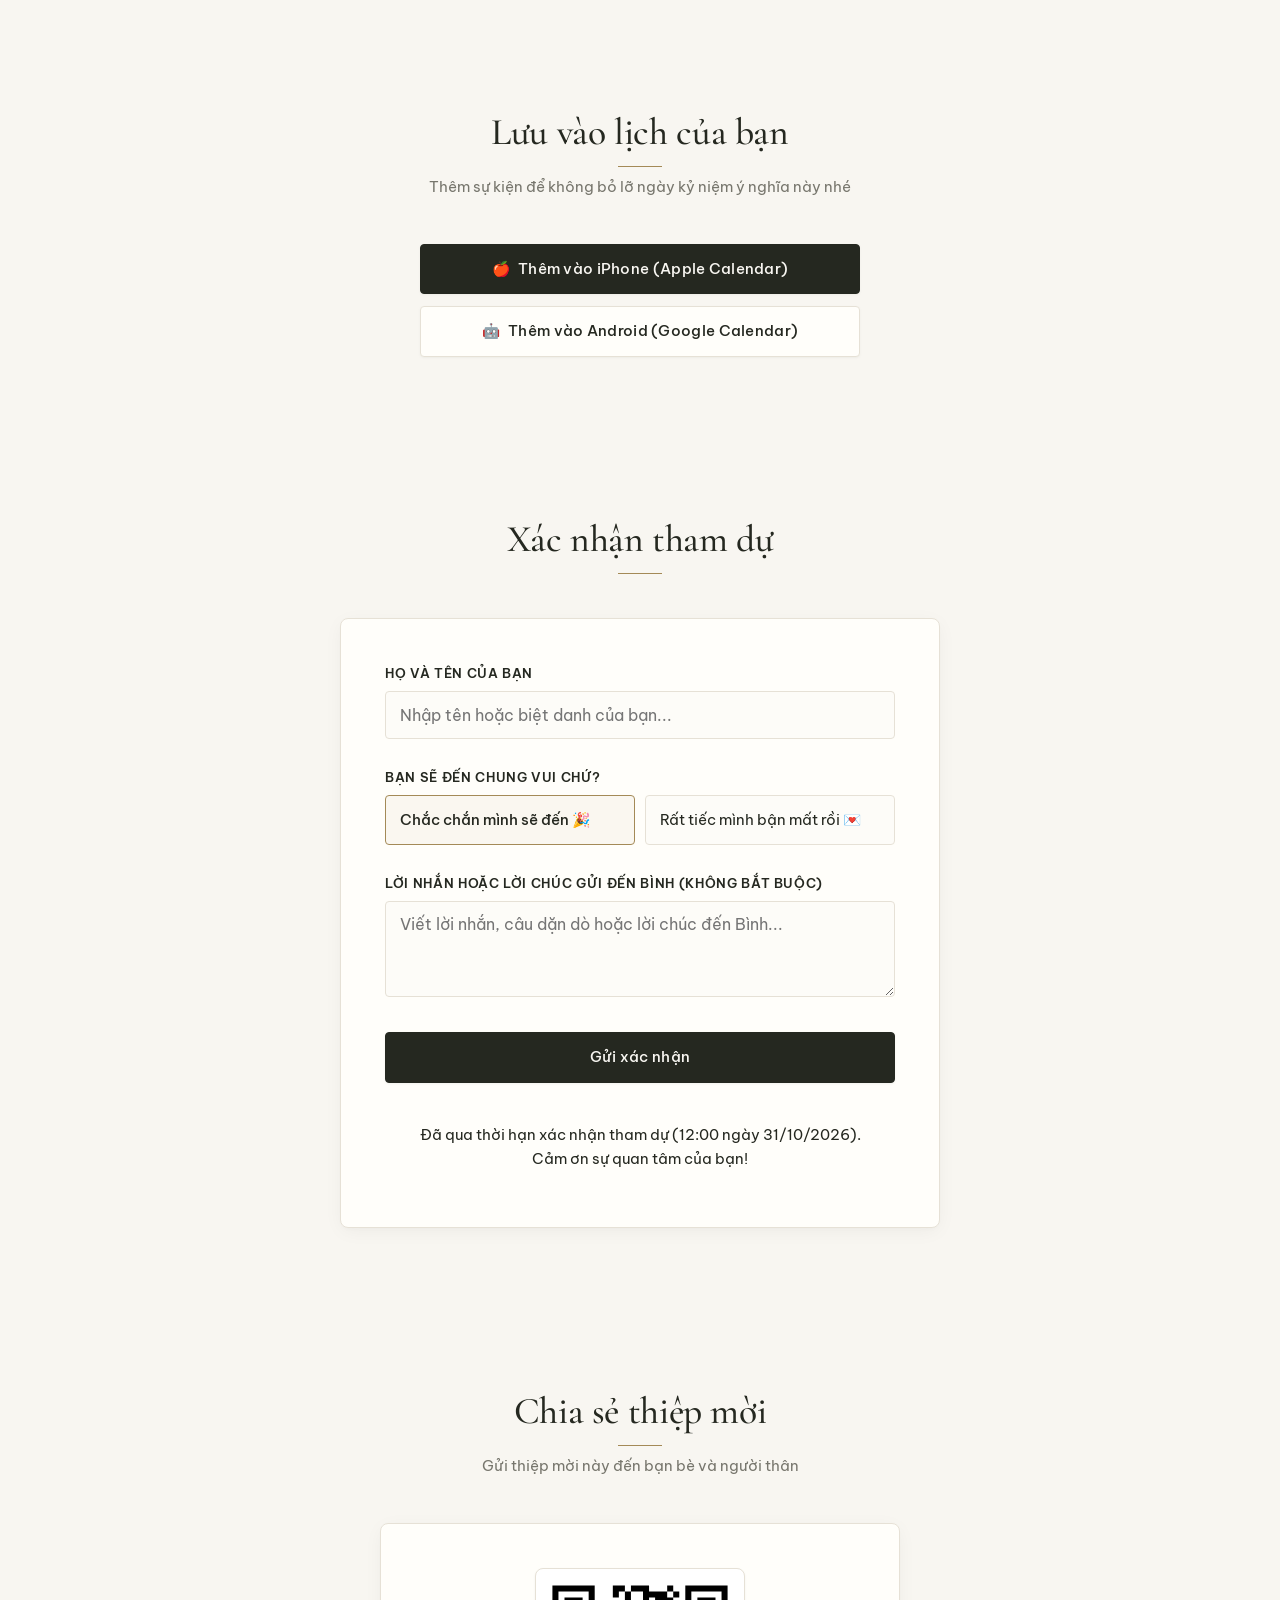
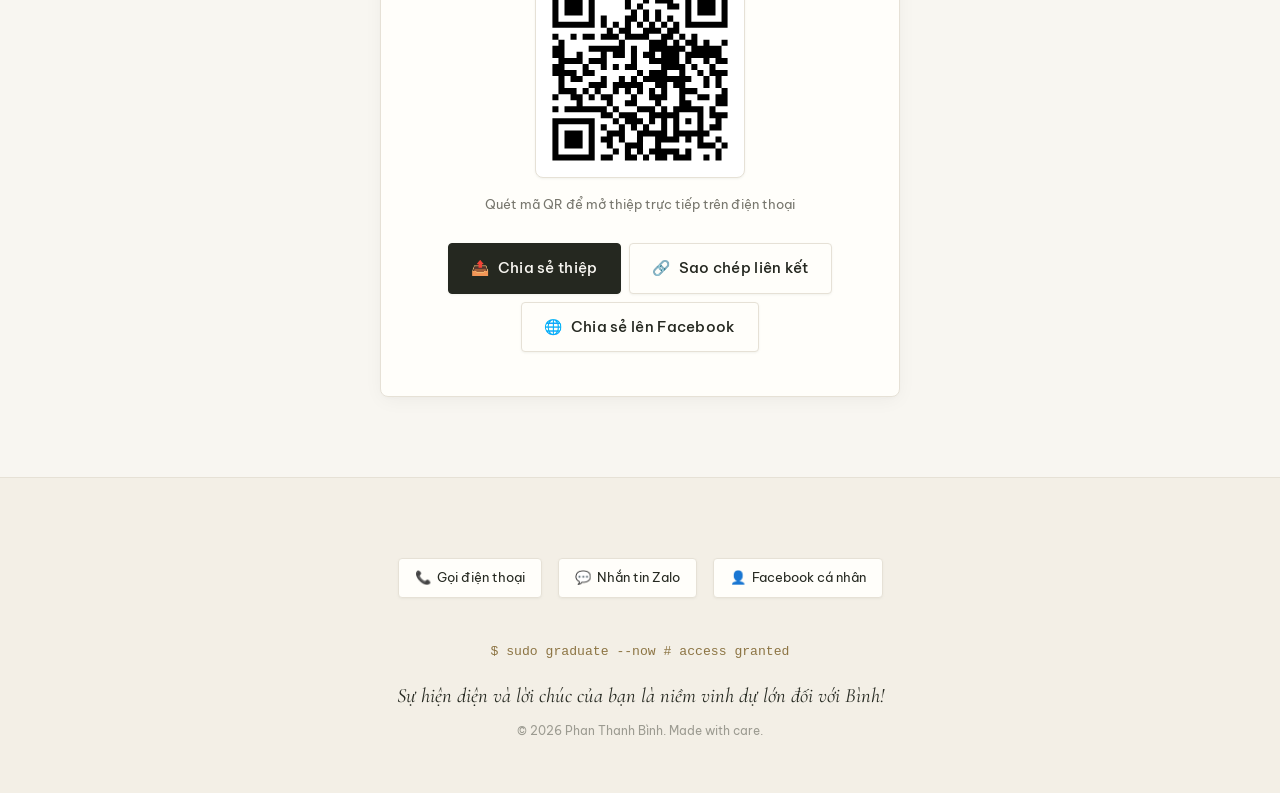
==== commit 983bd9d8: "fix: rsvp form toggle on mobile, multi-guest storage isolation, and cache buster v4" ====
--- a/index.html
+++ b/index.html
@@ -39,9 +39,9 @@
   <link href="https://fonts.googleapis.com/css2?family=Be+Vietnam+Pro:ital,wght@0,400;0,500;0,600;0,700;1,400&family=Cormorant+Garamond:ital,wght@0,400;0,500;0,600;0,700;1,400;1,600&family=Inter:wght@400;500;600&display=swap" rel="stylesheet" />
 
   <!-- Stylesheets -->
-  <link rel="stylesheet" href="css/tokens.css?v=20261025b" />
-  <link rel="stylesheet" href="css/base.css?v=20261025b" />
-  <link rel="stylesheet" href="css/components.css?v=20261025b" />
+  <link rel="stylesheet" href="css/tokens.css?v=20261025_v4" />
+  <link rel="stylesheet" href="css/base.css?v=20261025_v4" />
+  <link rel="stylesheet" href="css/components.css?v=20261025_v4" />
 </head>
 <body>
   <!-- Accessibility Skip Link -->
@@ -407,6 +407,6 @@
   <script src="vendor/qrcode.min.js"></script>
 
   <!-- Main Application Script (ES Module) -->
-  <script type="module" src="js/main.js?v=20261025b"></script>
+  <script type="module" src="js/main.js?v=20261025_v4"></script>
 </body>
 </html>
--- a/css/components.css
+++ b/css/components.css
@@ -1082,6 +1082,13 @@
     border: 1px solid #ECC4C4;
   }
 
+  .rsvp-card-wrapper {
+    display: block;
+    width: 100%;
+    padding: 0;
+    margin: 0;
+  }
+
   /* RSVP Detailed Confirmation Card */
   .rsvp-confirmation-card {
     background: var(--color-surface);
@@ -1091,6 +1098,15 @@
     box-shadow: var(--shadow-card);
     text-align: left;
     margin-top: var(--space-md);
+  }
+
+  .rsvp-form-container .rsvp-confirmation-card {
+    background: transparent;
+    border: none;
+    border-radius: 0;
+    padding: 0;
+    box-shadow: none;
+    margin-top: 0;
   }
 
   .rsvp-confirm-header {
